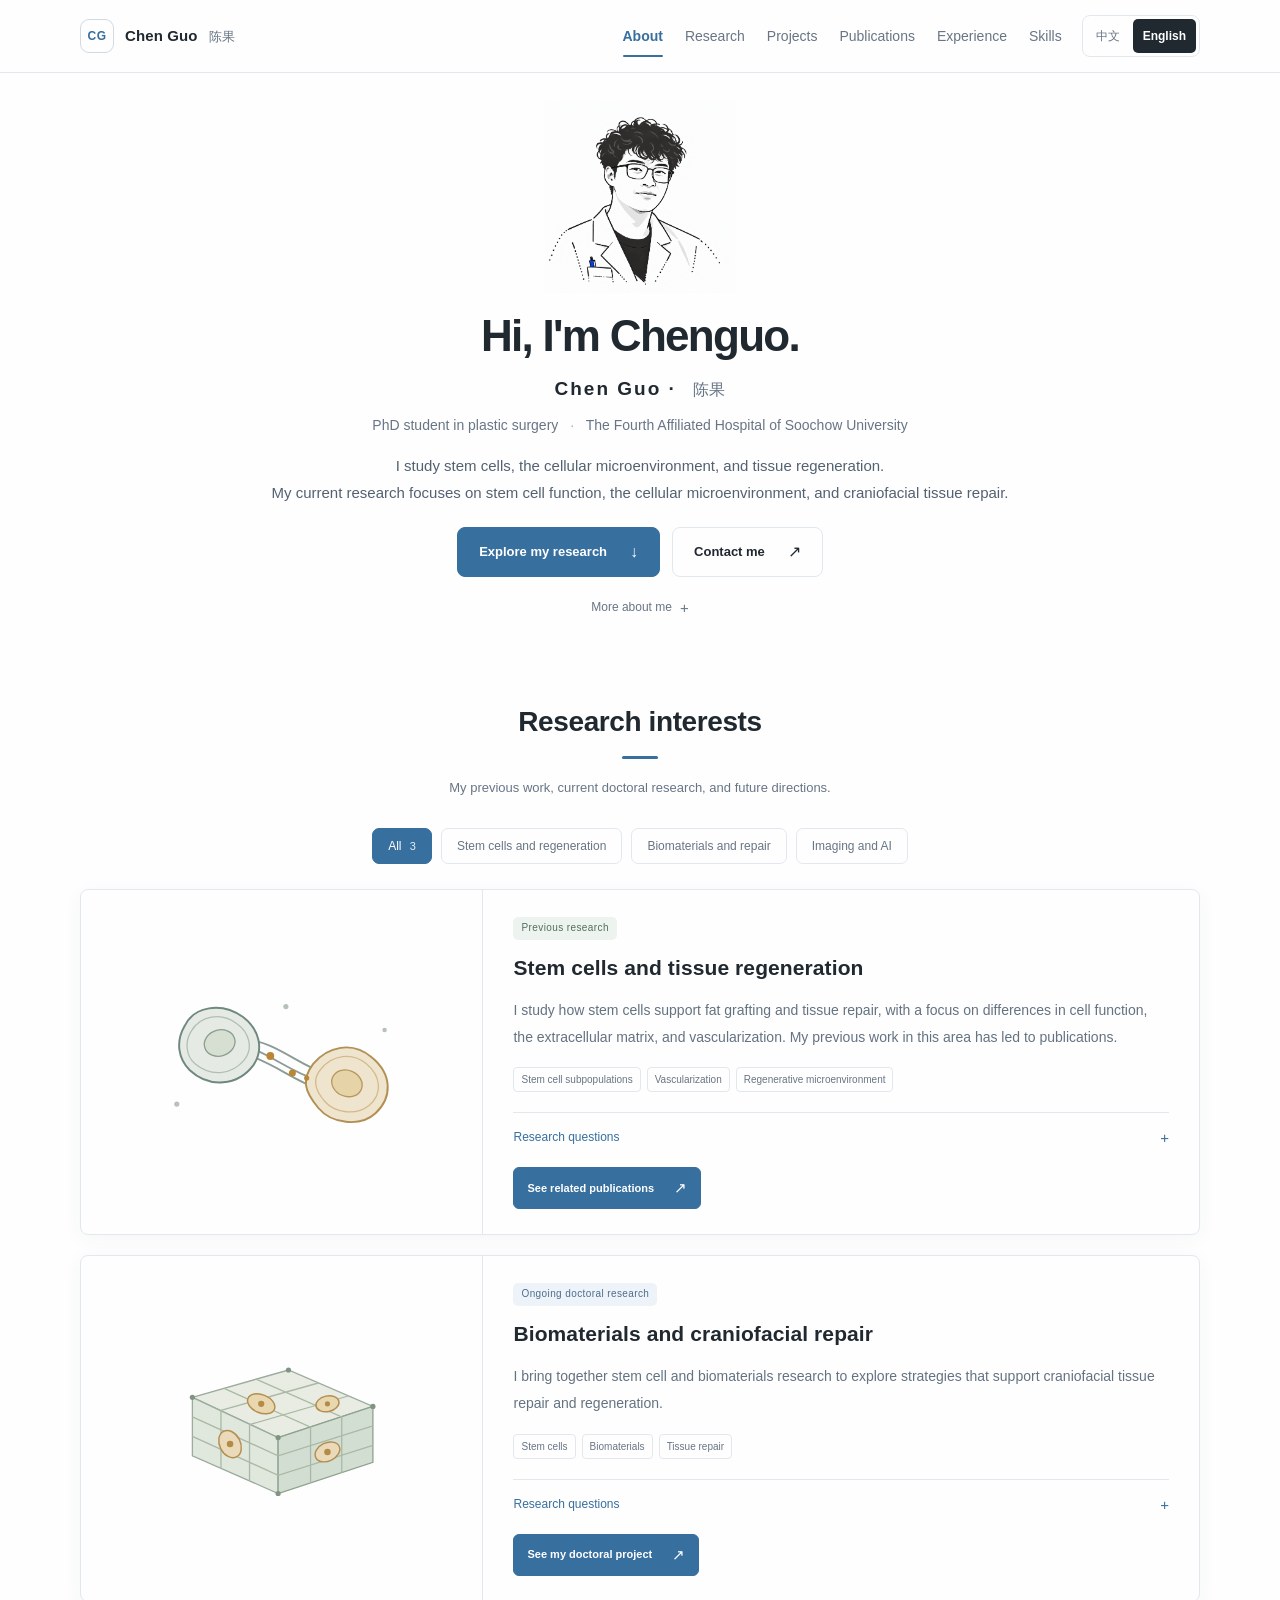
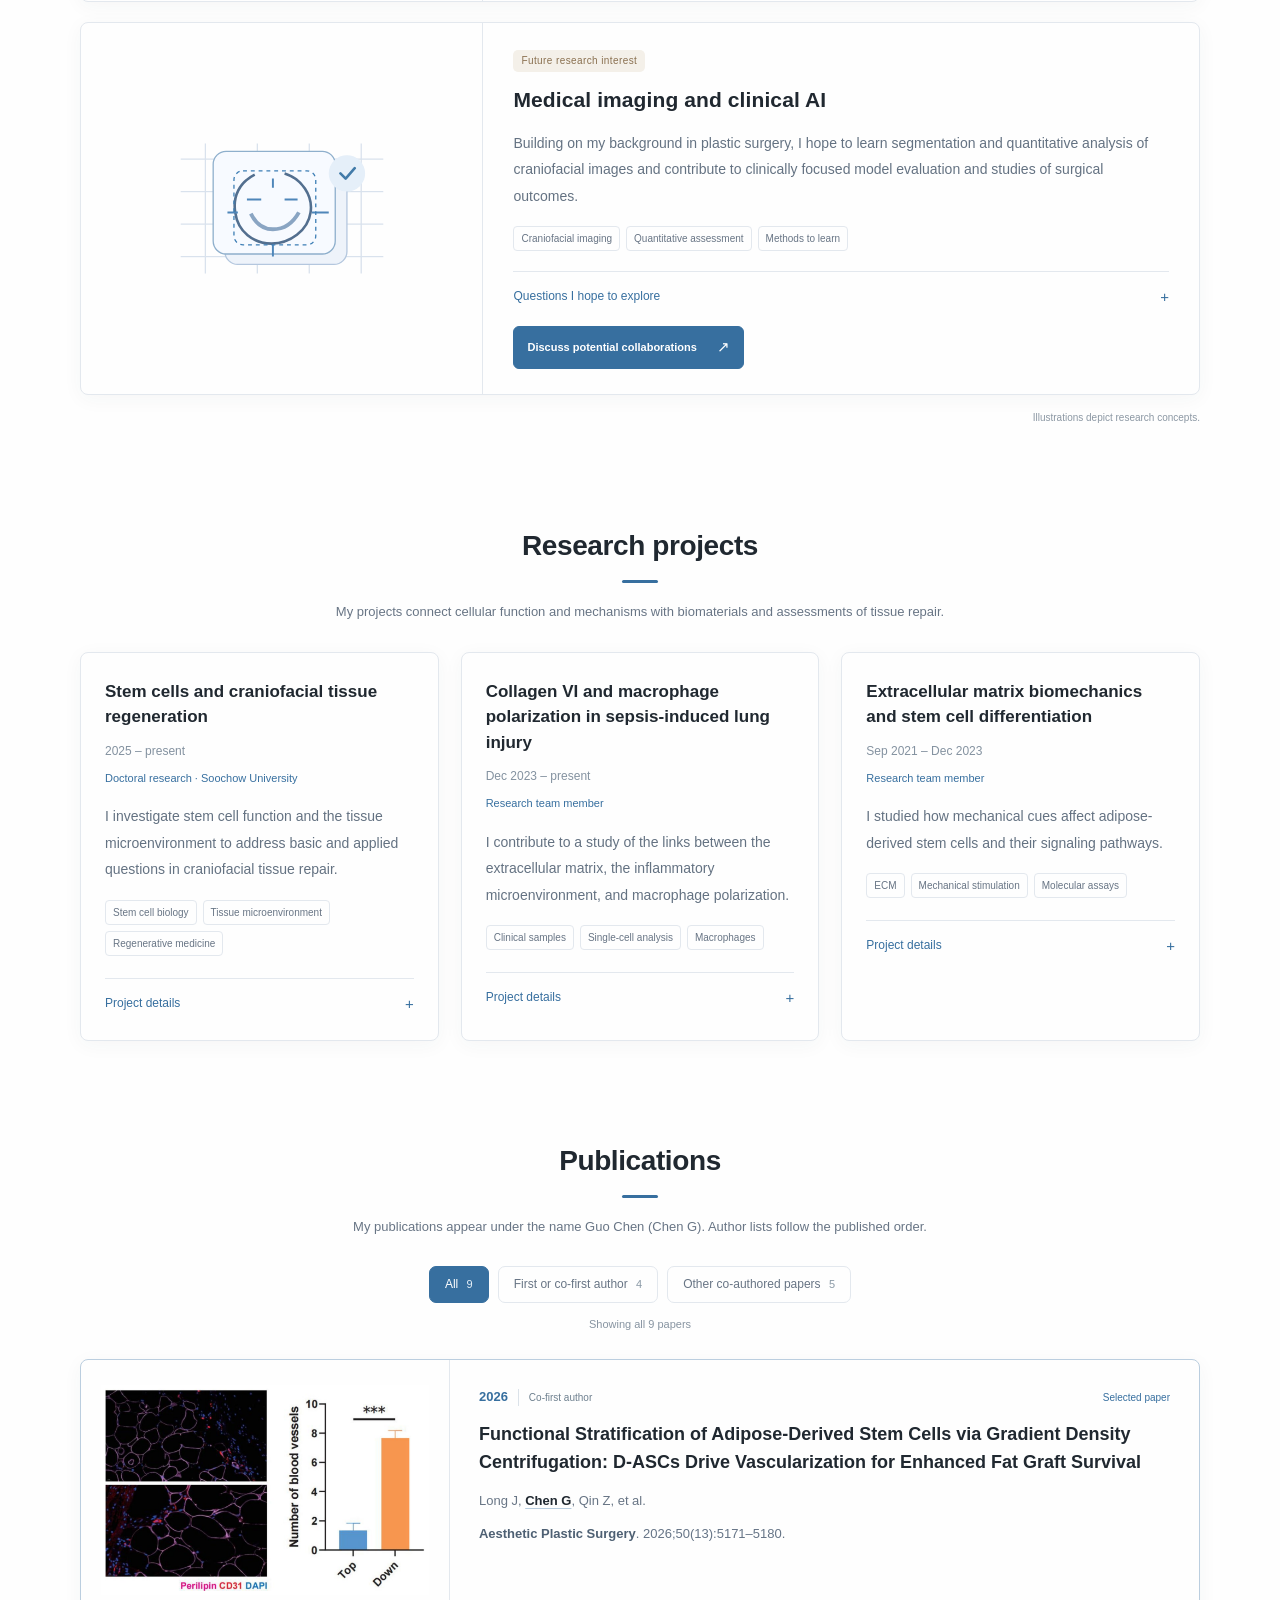
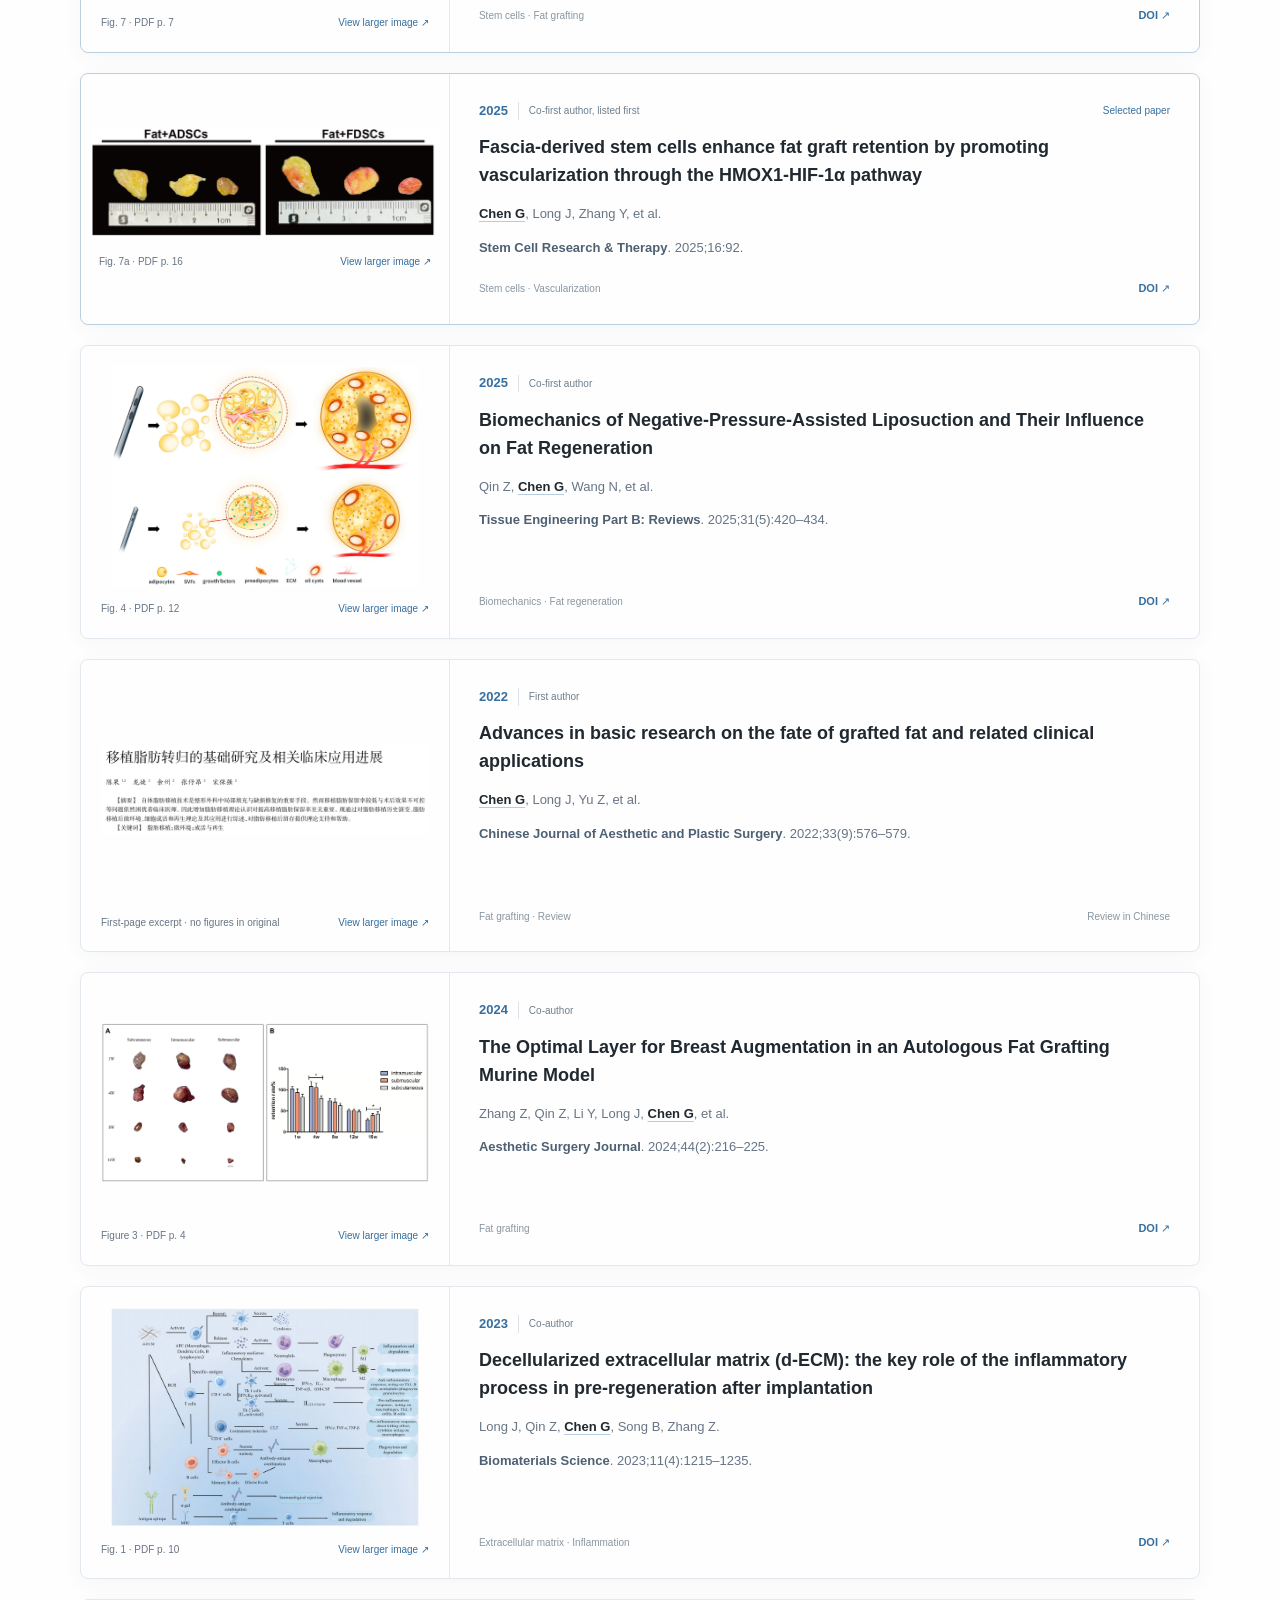
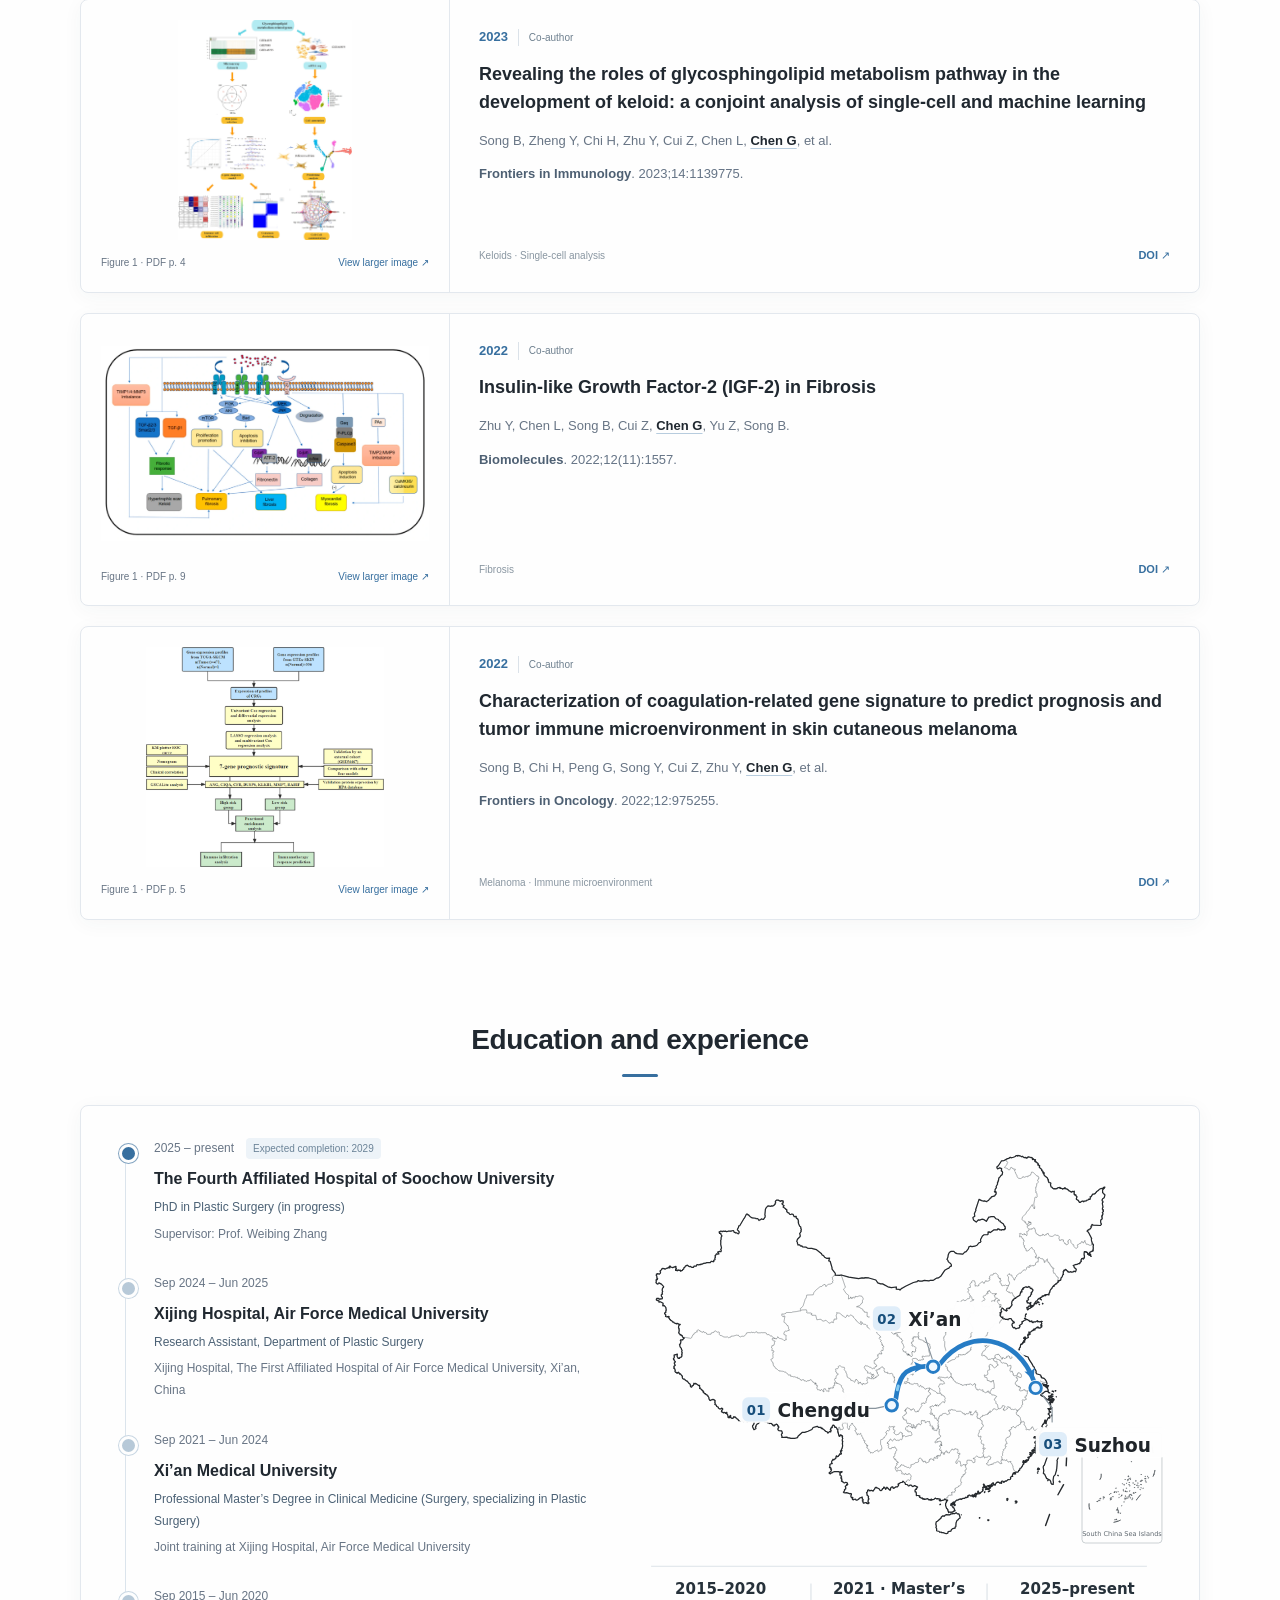
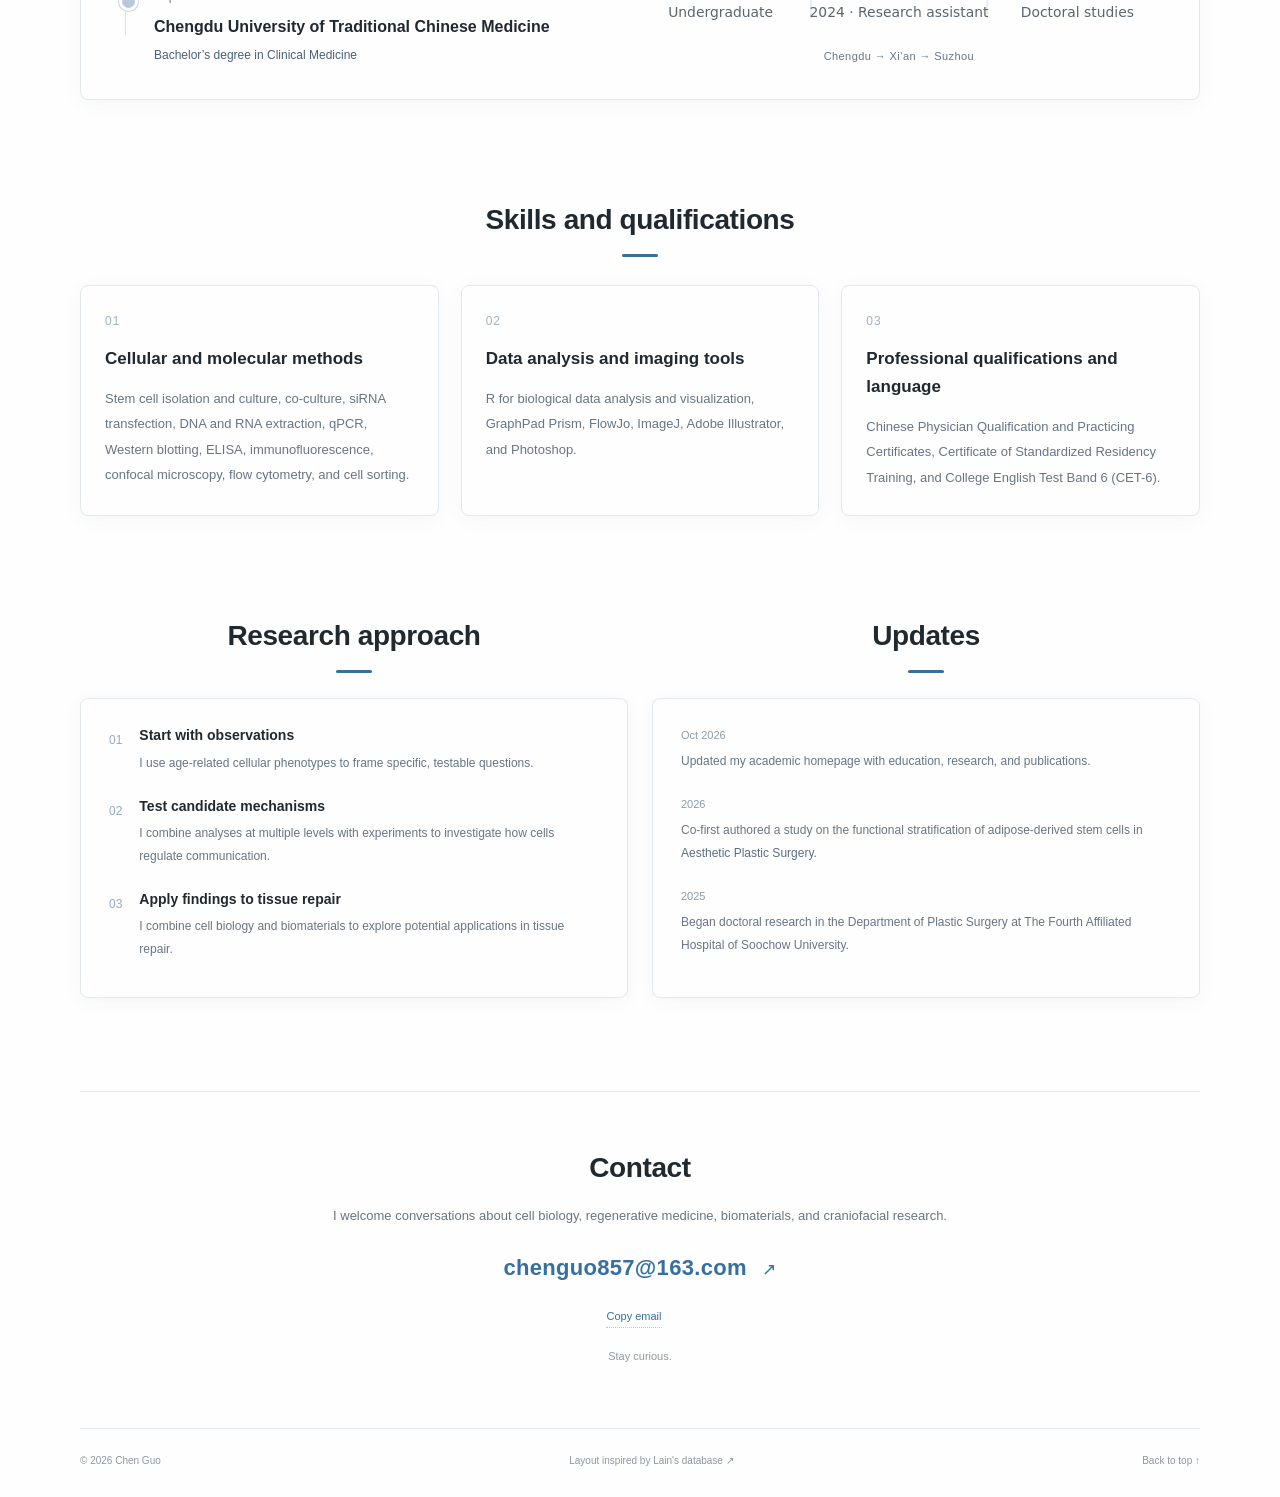
==== en.html @ 443406a1 "Publish academic homepage with general research overview" ====
<!doctype html>
<html lang="en"><head>
<meta charset="utf-8"><meta name="viewport" content="width=device-width,initial-scale=1"><meta name="theme-color" content="#fefefe">
<meta name="description" content="Chen Guo is a PhD student in plastic surgery at The Fourth Affiliated Hospital of Soochow University. His research focuses on stem cells, tissue regeneration, and craniofacial repair. His future interests include medical imaging and clinical AI. Explore his education, research experience, and publications."><meta name="author" content="Chen Guo">
<title>Chen Guo | Academic Homepage</title><link rel="icon" href="icon.svg" type="image/svg+xml"><link rel="stylesheet" href="style.css?v=20261116-bilingual">
<link rel="alternate" hreflang="zh-CN" href="index.html"><link rel="alternate" hreflang="en" href="en.html">
</head>
<body><a class="skip" href="#main">Skip to content</a>
<header class="site-header"><div class="header-inner"><a class="brand" href="#top" aria-label="Chen Guo, back to top"><span class="brand-mark" aria-hidden="true">CG</span><span>Chen Guo <span class="brand-cn" lang="zh-CN">陈果</span></span></a><nav class="site-nav" aria-label="Section navigation"><a href="#about">About</a><a href="#research">Research</a><a href="#projects">Projects</a><a href="#publications">Publications</a><a href="#experience">Experience</a><a href="#skills">Skills</a></nav><nav class="language-switch" aria-label="Language selection"><a href="index.html" lang="zh-CN" hreflang="zh-CN" data-language-link="">中文</a><a href="en.html" lang="en" hreflang="en" data-language-link="" aria-current="page">English</a></nav></div></header>
<main id="main"><div id="top" class="top-anchor"></div>
<section class="intro container" id="about" aria-labelledby="intro-title">
<img class="portrait" src="images/chenguo-portrait-sketch.png" alt="Line drawing portrait of Chen Guo" width="216" height="216">
<h1 id="intro-title" lang="en">Hi, I'm Chenguo.</h1><p class="identity-name">Chen Guo · <span lang="zh-CN">陈果</span></p>
<p class="identity-role">PhD student in plastic surgery <span class="separator">·</span> The Fourth Affiliated Hospital of Soochow University</p>
<p class="intro-description">I study stem cells, the cellular microenvironment, and tissue regeneration.<br class="desktop-break"> My current research focuses on stem cell function, the cellular microenvironment, and craniofacial tissue repair.</p>
<div class="intro-actions"><a class="button primary" href="#research">Explore my research <span aria-hidden="true">↓</span></a><a class="button secondary" href="mailto:chenguo857@163.com">Contact me <span aria-hidden="true">↗</span></a></div>
<details class="about-detail"><summary>More about me <span aria-hidden="true">+</span></summary><div><p>I am pursuing a PhD in plastic surgery at <strong>The Fourth Affiliated Hospital of Soochow University</strong> under the supervision of <strong>Prof. Weibing Zhang</strong>. My doctoral research focuses on stem cell biology, tissue regeneration, and their applications in craniofacial repair.</p><p>My previous work covered extracellular matrix biology, stem cell differentiation, and fat grafting. My current interests include the roles of the cellular microenvironment and biomaterials in tissue repair.</p><p class="english-bio" lang="en">Exploring how cells connect, communicate, and contribute to tissue repair.</p></div></details>
</section>
<section class="section container" id="research" aria-labelledby="research-title"><div class="section-heading"><p class="section-kicker" lang="en">RESEARCH INTERESTS</p><h2 id="research-title">Research interests</h2><p class="section-description">My previous work, current doctoral research, and future directions.</p></div>
<div class="filters" role="group" aria-label="Filter research interests"><button type="button" class="active" data-filter="all" aria-pressed="true">All <span>3</span></button><button type="button" data-filter="cell" aria-pressed="false">Stem cells and regeneration</button><button type="button" data-filter="material" aria-pressed="false">Biomaterials and repair</button><button type="button" data-filter="imaging" aria-pressed="false">Imaging and AI</button></div><p id="filter-status" class="sr-only" role="status" aria-live="polite">Showing all 3 research areas</p>
<div class="research-grid"><article class="card research-card" data-category="cell" id="research-cell">
    <div class="card-visual"><img src="images/cells.svg" alt="Conceptual illustration of cell connections and exchange between cells" width="200" height="130"></div>
    <div class="card-body"><span class="status published">Previous research</span><h3>Stem cells and tissue regeneration</h3><p class="card-english" lang="en">Stem Cells &amp; Tissue Regeneration</p><p class="card-description">I study how stem cells support fat grafting and tissue repair, with a focus on differences in cell function, the extracellular matrix, and vascularization. My previous work in this area has led to publications.</p><div class="tags"><span>Stem cell subpopulations</span><span>Vascularization</span><span>Regenerative microenvironment</span></div>
    <details class="card-details"><summary>Research questions<span aria-hidden="true">+</span></summary><div class="topic-detail"><h4>Stem cell function and the microenvironment</h4><p>I study the functional properties of stem cells and their interactions with the surrounding microenvironment.</p><p>How do cell state and the microenvironment together influence tissue repair?</p></div><div class="topic-detail"><h4>Cellular heterogeneity and tissue regeneration</h4><p>I combine cell biology and bioinformatics to understand differences in cell states and their relationship to tissue regeneration.</p><p>How can differences in cell function inform research on tissue repair?</p></div></details>
    <a class="card-link" href="#publications">See related publications<span aria-hidden="true">↗</span></a></div></article><article class="card research-card" data-category="material" id="research-material">
    <div class="card-visual"><img src="images/hydrogel.svg" alt="Conceptual illustration of cells carried by a hydrogel" width="200" height="130"></div>
    <div class="card-body"><span class="status ongoing">Ongoing doctoral research</span><h3>Biomaterials and craniofacial repair</h3><p class="card-english" lang="en">Biomaterials &amp; Craniofacial Repair</p><p class="card-description">I bring together stem cell and biomaterials research to explore strategies that support craniofacial tissue repair and regeneration.</p><div class="tags"><span>Stem cells</span><span>Biomaterials</span><span>Tissue repair</span></div>
    <details class="card-details"><summary>Research questions<span aria-hidden="true">+</span></summary><div class="topic-detail"><h4>Biomaterials and tissue repair</h4><p>I study biocompatibility, cell-material interactions, and the potential applications of biomaterials in tissue repair.</p><p>How can biomaterials research support tissue regeneration?</p></div></details>
    <a class="card-link" href="#projects">See my doctoral project<span aria-hidden="true">↗</span></a></div></article><article class="card research-card" data-category="imaging" id="research-imaging">
    <div class="card-visual"><img src="images/imaging.svg" alt="Conceptual illustration of image segmentation and quantitative assessment" width="200" height="130"></div>
    <div class="card-body"><span class="status future">Future research interest</span><h3>Medical imaging and clinical AI</h3><p class="card-english" lang="en">Medical Imaging &amp; Clinical AI</p><p class="card-description">Building on my background in plastic surgery, I hope to learn segmentation and quantitative analysis of craniofacial images and contribute to clinically focused model evaluation and studies of surgical outcomes.</p><div class="tags"><span>Craniofacial imaging</span><span>Quantitative assessment</span><span>Methods to learn</span></div>
    <details class="card-details"><summary>Questions I hope to explore<span aria-hidden="true">+</span></summary><div class="topic-detail"><h4>Methods and research I hope to pursue</h4><p>I hope to learn medical image processing, three-dimensional shape analysis, and applications of foundation models in specific clinical tasks. I am particularly interested in annotation quality, model validation, and whether evaluation metrics reflect clinically meaningful outcomes.</p><p>I plan to pursue this work once data and technical supervision are available.</p></div></details>
    <a class="card-link" href="#contact">Discuss potential collaborations<span aria-hidden="true">↗</span></a></div></article></div><p class="image-note">Illustrations depict research concepts.</p></section>
<section class="section container" id="projects" aria-labelledby="projects-title"><div class="section-heading"><p class="section-kicker" lang="en">RESEARCH EXPERIENCE</p><h2 id="projects-title">Research projects</h2><p class="section-description">My projects connect cellular function and mechanisms with biomaterials and assessments of tissue repair.</p></div><div class="project-grid"><article class="card project-card" id="project-regeneration"><div class="project-heading"><h3>Stem cells and craniofacial tissue regeneration</h3><span>2025 – present</span></div><p class="project-role">Doctoral research · Soochow University</p><p class="card-description">I investigate stem cell function and the tissue microenvironment to address basic and applied questions in craniofacial tissue repair.</p><div class="tags"><span>Stem cell biology</span><span>Tissue microenvironment</span><span>Regenerative medicine</span></div><details class="card-details"><summary>Project details<span aria-hidden="true">+</span></summary><div class="project-detail"><p>My research examines the relationships between stem cell function, the local microenvironment, and tissue repair.</p><p>I combine cell biology, bioinformatics, and biomaterials research to explore tissue repair strategies with potential translational value.</p></div></details></article><article class="card project-card" id="project-collagen"><div class="project-heading"><h3>Collagen VI and macrophage polarization in sepsis-induced lung injury</h3><span>Dec 2023 – present</span></div><p class="project-role">Research team member</p><p class="card-description">I contribute to a study of the links between the extracellular matrix, the inflammatory microenvironment, and macrophage polarization.</p><div class="tags"><span>Clinical samples</span><span>Single-cell analysis</span><span>Macrophages</span></div><details class="card-details"><summary>Project details<span aria-hidden="true">+</span></summary><div class="project-detail"><p>I helped collect clinical blood samples, analyze single-cell data, and visualize results in R. I prepared and characterized decellularized matrix derived from adipose-derived stem cells, assessed protein expression, and worked with mouse models of sepsis.</p><p>I contributed to statistical analysis, figure preparation, and manuscript writing.</p></div></details></article><article class="card project-card" id="project-ecm"><div class="project-heading"><h3>Extracellular matrix biomechanics and stem cell differentiation</h3><span>Sep 2021 – Dec 2023</span></div><p class="project-role">Research team member</p><p class="card-description">I studied how mechanical cues affect adipose-derived stem cells and their signaling pathways.</p><div class="tags"><span>ECM</span><span>Mechanical stimulation</span><span>Molecular assays</span></div><details class="card-details"><summary>Project details<span aria-hidden="true">+</span></summary><div class="project-detail"><p>I cultured adipose-derived stem cells under mechanical stimulation and prepared and characterized decellularized extracellular matrix. I used Western blotting and immunofluorescence to investigate ITGαV/FAK/c-Myc signaling.</p><p>I contributed to quantitative analysis, visualization, and manuscript writing.</p></div></details></article></div></section>
<section class="section container" id="publications" aria-labelledby="publications-title"><div class="section-heading"><p class="section-kicker" lang="en">PUBLICATIONS</p><h2 id="publications-title">Publications</h2><p class="section-description">My publications appear under the name Guo Chen (Chen G). Author lists follow the published order.</p></div>
<div class="publication-toolbar"><div class="filters" role="group" aria-label="Filter publications by authorship"><button type="button" class="active" data-pub-filter="all" aria-pressed="true">All <span>9</span></button><button type="button" data-pub-filter="lead" aria-pressed="false">First or co-first author <span>4</span></button><button type="button" data-pub-filter="other" aria-pressed="false">Other co-authored papers <span>5</span></button></div><p id="publication-status" role="status" aria-live="polite">Showing all 9 papers</p></div>
<div class="publication-grid"><article class="card paper-card featured" data-pub-group="lead"><figure class="paper-figure" data-label="Fig. 7 · PDF p. 7"><a class="paper-figure-link" href="images/publications/paper-01.webp" data-figure-open="" aria-label="Enlarge Fig. 7 from Functional Stratification of Adipose-Derived Stem Cells via Gradient Density Centrifugation: D-ASCs Drive Vascularization for Enhanced Fat Graft Survival"><img src="images/publications/paper-01.webp" alt="Immunofluorescence and vessel counts for grafts supported by adipose-derived stem cells of different densities. The figure includes the Perilipin, CD31, and DAPI legend and quantification for the Top and Down groups." width="1200" height="771" loading="lazy" decoding="async"></a><figcaption><span>Fig. 7 · PDF p. 7</span><a href="images/publications/paper-01.webp" data-figure-open="" aria-label="View Fig. 7 at a larger size from Functional Stratification of Adipose-Derived Stem Cells via Gradient Density Centrifugation: D-ASCs Drive Vascularization for Enhanced Fat Graft Survival">View larger image ↗</a></figcaption></figure><div class="paper-body"><div class="publication-top"><span class="paper-year">2026</span><span class="author-role">Co-first author</span><span class="featured-label">Selected paper</span></div><h3 class="paper-title"><a href="https://doi.org/10.1007/s00266-026-05870-8" target="_blank" rel="noopener noreferrer">Functional Stratification of Adipose-Derived Stem Cells via Gradient Density Centrifugation: D-ASCs Drive Vascularization for Enhanced Fat Graft Survival</a></h3><div class="entry-copy"><p class="paper-authors">Long J, <strong>Chen G</strong>, Qin Z, et al.</p><p class="paper-journal"><em>Aesthetic Plastic Surgery</em>. 2026;50(13):5171–5180.</p><div class="paper-meta"><span>Stem cells · Fat grafting</span><a class="paper-link" href="https://doi.org/10.1007/s00266-026-05870-8" target="_blank" rel="noopener noreferrer">DOI ↗</a></div></div></div></article><article class="card paper-card featured paper-card--fascia" data-pub-group="lead"><figure class="paper-figure" data-label="Fig. 7a · PDF p. 16"><a class="paper-figure-link" href="images/publications/paper-02-fig7a-tight.webp" data-figure-open="" aria-label="Enlarge Fig. 7a from Fascia-derived stem cells enhance fat graft retention by promoting vascularization through the HMOX1-HIF-1α pathway"><img src="images/publications/paper-02-fig7a-tight.webp" alt="Fig. 7a shows gross photographs of fat grafts in the Fat+ADSCs and Fat+FDSCs groups on days 7, 14, and 30 after transplantation, from left to right. Group labels and scale bars are visible." width="1423" height="455" loading="lazy" decoding="async"></a><figcaption><span>Fig. 7a · PDF p. 16</span><a href="images/publications/paper-02-fig7a-tight.webp" data-figure-open="" aria-label="View Fig. 7a at a larger size from Fascia-derived stem cells enhance fat graft retention by promoting vascularization through the HMOX1-HIF-1α pathway">View larger image ↗</a></figcaption></figure><div class="paper-body"><div class="publication-top"><span class="paper-year">2025</span><span class="author-role">Co-first author, listed first</span><span class="featured-label">Selected paper</span></div><h3 class="paper-title"><a href="https://doi.org/10.1186/s13287-025-04204-w" target="_blank" rel="noopener noreferrer">Fascia-derived stem cells enhance fat graft retention by promoting vascularization through the HMOX1-HIF-1α pathway</a></h3><div class="entry-copy"><p class="paper-authors"><strong>Chen G</strong>, Long J, Zhang Y, et al.</p><p class="paper-journal"><em>Stem Cell Research &amp; Therapy</em>. 2025;16:92.</p><div class="paper-meta"><span>Stem cells · Vascularization</span><a class="paper-link" href="https://doi.org/10.1186/s13287-025-04204-w" target="_blank" rel="noopener noreferrer">DOI ↗</a></div></div></div></article><article class="card paper-card" data-pub-group="lead"><figure class="paper-figure" data-label="Fig. 4 · PDF p. 12"><a class="paper-figure-link" href="images/publications/paper-03.webp" data-figure-open="" aria-label="Enlarge Fig. 4 from Biomechanics of Negative-Pressure-Assisted Liposuction and Their Influence on Fat Regeneration"><img src="images/publications/paper-03.webp" alt="Schematic showing proposed links between harvesting cannula size, fat particle microstructure, and the fate of fat grafts. The legend identifies adipocytes, stromal vascular fractions, growth factors, preadipocytes, extracellular matrix, oil cysts, and blood vessels." width="1357" height="970" loading="lazy" decoding="async"></a><figcaption><span>Fig. 4 · PDF p. 12</span><a href="images/publications/paper-03.webp" data-figure-open="" aria-label="View Fig. 4 at a larger size from Biomechanics of Negative-Pressure-Assisted Liposuction and Their Influence on Fat Regeneration">View larger image ↗</a></figcaption></figure><div class="paper-body"><div class="publication-top"><span class="paper-year">2025</span><span class="author-role">Co-first author</span></div><h3 class="paper-title"><a href="https://doi.org/10.1089/ten.teb.2024.0186" target="_blank" rel="noopener noreferrer">Biomechanics of Negative-Pressure-Assisted Liposuction and Their Influence on Fat Regeneration</a></h3><div class="entry-copy"><p class="paper-authors">Qin Z, <strong>Chen G</strong>, Wang N, et al.</p><p class="paper-journal"><em>Tissue Engineering Part B: Reviews</em>. 2025;31(5):420–434.</p><div class="paper-meta"><span>Biomechanics · Fat regeneration</span><a class="paper-link" href="https://doi.org/10.1089/ten.teb.2024.0186" target="_blank" rel="noopener noreferrer">DOI ↗</a></div></div></div></article><article class="card paper-card" data-pub-group="lead"><figure class="paper-figure" data-label="First-page excerpt · no figures in original"><a class="paper-figure-link" href="images/publications/paper-04.webp" data-figure-open="" aria-label="Enlarge the first-page excerpt from Advances in basic research on the fate of grafted fat and related clinical applications"><img src="images/publications/paper-04.webp" alt="The title, authors, and abstract on the first page of the Chinese-language review, which has no figures." width="1488" height="408" loading="lazy" decoding="async"></a><figcaption><span>First-page excerpt · no figures in original</span><a href="images/publications/paper-04.webp" data-figure-open="" aria-label="View the first-page excerpt at a larger size from Advances in basic research on the fate of grafted fat and related clinical applications">View larger image ↗</a></figcaption></figure><div class="paper-body"><div class="publication-top"><span class="paper-year">2022</span><span class="author-role">First author</span></div><h3 class="paper-title">Advances in basic research on the fate of grafted fat and related clinical applications</h3><div class="entry-copy"><p class="paper-authors"><strong>Chen G</strong>, Long J, Yu Z, et al.</p><p class="paper-journal"><em>Chinese Journal of Aesthetic and Plastic Surgery</em>. 2022;33(9):576–579.</p><div class="paper-meta"><span>Fat grafting · Review</span><span class="paper-language">Review in Chinese</span></div></div></div></article><article class="card paper-card" data-pub-group="other"><figure class="paper-figure" data-label="Figure 3 · PDF p. 4"><a class="paper-figure-link" href="images/publications/paper-05.webp" data-figure-open="" aria-label="Enlarge Figure 3 from The Optimal Layer for Breast Augmentation in an Autologous Fat Grafting Murine Model"><img src="images/publications/paper-05.webp" alt="Panels A and B compare gross appearance and retention of subcutaneous, intramuscular, and submuscular fat grafts from weeks 1 to 16. The three group labels and scale bars are visible." width="1500" height="730" loading="lazy" decoding="async"></a><figcaption><span>Figure 3 · PDF p. 4</span><a href="images/publications/paper-05.webp" data-figure-open="" aria-label="View Figure 3 at a larger size from The Optimal Layer for Breast Augmentation in an Autologous Fat Grafting Murine Model">View larger image ↗</a></figcaption></figure><div class="paper-body"><div class="publication-top"><span class="paper-year">2024</span><span class="author-role">Co-author</span></div><h3 class="paper-title"><a href="https://doi.org/10.1093/asj/sjad201" target="_blank" rel="noopener noreferrer">The Optimal Layer for Breast Augmentation in an Autologous Fat Grafting Murine Model</a></h3><div class="entry-copy"><p class="paper-authors">Zhang Z, Qin Z, Li Y, Long J, <strong>Chen G</strong>, et al.</p><p class="paper-journal"><em>Aesthetic Surgery Journal</em>. 2024;44(2):216–225.</p><div class="paper-meta"><span>Fat grafting</span><a class="paper-link" href="https://doi.org/10.1093/asj/sjad201" target="_blank" rel="noopener noreferrer">DOI ↗</a></div></div></div></article><article class="card paper-card" data-pub-group="other"><figure class="paper-figure" data-label="Fig. 1 · PDF p. 10"><a class="paper-figure-link" href="images/publications/paper-06.webp" data-figure-open="" aria-label="Enlarge Fig. 1 from Decellularized extracellular matrix (d-ECM): the key role of the inflammatory process in pre-regeneration after implantation"><img src="images/publications/paper-06.webp" alt="Overview of innate and adaptive immune responses after decellularized extracellular matrix implantation. The figure shows antigen-presenting cells, neutrophils, macrophages, and T and B cells, along with outcomes including inflammatory degradation, regeneration, and immune rejection." width="1600" height="1136" loading="lazy" decoding="async"></a><figcaption><span>Fig. 1 · PDF p. 10</span><a href="images/publications/paper-06.webp" data-figure-open="" aria-label="View Fig. 1 at a larger size from Decellularized extracellular matrix (d-ECM): the key role of the inflammatory process in pre-regeneration after implantation">View larger image ↗</a></figcaption></figure><div class="paper-body"><div class="publication-top"><span class="paper-year">2023</span><span class="author-role">Co-author</span></div><h3 class="paper-title"><a href="https://doi.org/10.1039/d2bm01204a" target="_blank" rel="noopener noreferrer">Decellularized extracellular matrix (d-ECM): the key role of the inflammatory process in pre-regeneration after implantation</a></h3><div class="entry-copy"><p class="paper-authors">Long J, Qin Z, <strong>Chen G</strong>, Song B, Zhang Z.</p><p class="paper-journal"><em>Biomaterials Science</em>. 2023;11(4):1215–1235.</p><div class="paper-meta"><span>Extracellular matrix · Inflammation</span><a class="paper-link" href="https://doi.org/10.1039/d2bm01204a" target="_blank" rel="noopener noreferrer">DOI ↗</a></div></div></div></article><article class="card paper-card" data-pub-group="other"><figure class="paper-figure" data-label="Figure 1 · PDF p. 4"><a class="paper-figure-link" href="images/publications/paper-07.webp" data-figure-open="" aria-label="Enlarge Figure 1 from Revealing the roles of glycosphingolipid metabolism pathway in the development of keloid: a conjoint analysis of single-cell and machine learning"><img src="images/publications/paper-07.webp" alt="Workflow for the study of glycosphingolipid metabolism in keloids, showing the microarray and single-cell analysis branches." width="1440" height="1814" loading="lazy" decoding="async"></a><figcaption><span>Figure 1 · PDF p. 4</span><a href="images/publications/paper-07.webp" data-figure-open="" aria-label="View Figure 1 at a larger size from Revealing the roles of glycosphingolipid metabolism pathway in the development of keloid: a conjoint analysis of single-cell and machine learning">View larger image ↗</a></figcaption></figure><div class="paper-body"><div class="publication-top"><span class="paper-year">2023</span><span class="author-role">Co-author</span></div><h3 class="paper-title"><a href="https://doi.org/10.3389/fimmu.2023.1139775" target="_blank" rel="noopener noreferrer">Revealing the roles of glycosphingolipid metabolism pathway in the development of keloid: a conjoint analysis of single-cell and machine learning</a></h3><div class="entry-copy"><p class="paper-authors">Song B, Zheng Y, Chi H, Zhu Y, Cui Z, Chen L, <strong>Chen G</strong>, et al.</p><p class="paper-journal"><em>Frontiers in Immunology</em>. 2023;14:1139775.</p><div class="paper-meta"><span>Keloids · Single-cell analysis</span><a class="paper-link" href="https://doi.org/10.3389/fimmu.2023.1139775" target="_blank" rel="noopener noreferrer">DOI ↗</a></div></div></div></article><article class="card paper-card" data-pub-group="other"><figure class="paper-figure" data-label="Figure 1 · PDF p. 9"><a class="paper-figure-link" href="images/publications/paper-08.webp" data-figure-open="" aria-label="Enlarge Figure 1 from Insulin-like Growth Factor-2 (IGF-2) in Fibrosis"><img src="images/publications/paper-08.webp" alt="Overview of pathways associated with IGF-2 and its receptors, including PI3K/Akt, JNK/c-Jun, TGF-β, TIMP/MMP, and CaMKIIδ/calcineurin. The figure links proliferation, apoptosis, and extracellular matrix changes to fibrosis in multiple organs." width="1600" height="953" loading="lazy" decoding="async"></a><figcaption><span>Figure 1 · PDF p. 9</span><a href="images/publications/paper-08.webp" data-figure-open="" aria-label="View Figure 1 at a larger size from Insulin-like Growth Factor-2 (IGF-2) in Fibrosis">View larger image ↗</a></figcaption></figure><div class="paper-body"><div class="publication-top"><span class="paper-year">2022</span><span class="author-role">Co-author</span></div><h3 class="paper-title"><a href="https://doi.org/10.3390/biom12111557" target="_blank" rel="noopener noreferrer">Insulin-like Growth Factor-2 (IGF-2) in Fibrosis</a></h3><div class="entry-copy"><p class="paper-authors">Zhu Y, Chen L, Song B, Cui Z, <strong>Chen G</strong>, Yu Z, Song B.</p><p class="paper-journal"><em>Biomolecules</em>. 2022;12(11):1557.</p><div class="paper-meta"><span>Fibrosis</span><a class="paper-link" href="https://doi.org/10.3390/biom12111557" target="_blank" rel="noopener noreferrer">DOI ↗</a></div></div></div></article><article class="card paper-card" data-pub-group="other"><figure class="paper-figure" data-label="Figure 1 · PDF p. 5"><a class="paper-figure-link" href="images/publications/paper-09.webp" data-figure-open="" aria-label="Enlarge Figure 1 from Characterization of coagulation-related gene signature to predict prognosis and tumor immune microenvironment in skin cutaneous melanoma"><img src="images/publications/paper-09.webp" alt="Workflow for the seven-gene prognostic model in cutaneous melanoma, showing model development, external validation, and immune infiltration analysis." width="1440" height="1335" loading="lazy" decoding="async"></a><figcaption><span>Figure 1 · PDF p. 5</span><a href="images/publications/paper-09.webp" data-figure-open="" aria-label="View Figure 1 at a larger size from Characterization of coagulation-related gene signature to predict prognosis and tumor immune microenvironment in skin cutaneous melanoma">View larger image ↗</a></figcaption></figure><div class="paper-body"><div class="publication-top"><span class="paper-year">2022</span><span class="author-role">Co-author</span></div><h3 class="paper-title"><a href="https://doi.org/10.3389/fonc.2022.975255" target="_blank" rel="noopener noreferrer">Characterization of coagulation-related gene signature to predict prognosis and tumor immune microenvironment in skin cutaneous melanoma</a></h3><div class="entry-copy"><p class="paper-authors">Song B, Chi H, Peng G, Song Y, Cui Z, Zhu Y, <strong>Chen G</strong>, et al.</p><p class="paper-journal"><em>Frontiers in Oncology</em>. 2022;12:975255.</p><div class="paper-meta"><span>Melanoma · Immune microenvironment</span><a class="paper-link" href="https://doi.org/10.3389/fonc.2022.975255" target="_blank" rel="noopener noreferrer">DOI ↗</a></div></div></div></article></div></section>
<section class="section container" id="experience" aria-labelledby="experience-title"><div class="section-heading"><p class="section-kicker" lang="en">EDUCATION &amp; EXPERIENCE</p><h2 id="experience-title">Education and experience</h2></div><div class="card timeline-card experience-layout"><div class="timeline">
<article class="timeline-entry"><div class="timeline-date">2025 – present<span>Expected completion: 2029</span></div><div><h3>The Fourth Affiliated Hospital of Soochow University</h3><p class="position">PhD in Plastic Surgery (in progress)</p><p>Supervisor: Prof. Weibing Zhang</p></div></article>
<article class="timeline-entry"><div class="timeline-date">Sep 2024 – Jun 2025</div><div><h3>Xijing Hospital, Air Force Medical University</h3><p class="position">Research Assistant, Department of Plastic Surgery</p><p>Xijing Hospital, The First Affiliated Hospital of Air Force Medical University, Xi’an, China</p></div></article>
<article class="timeline-entry"><div class="timeline-date">Sep 2021 – Jun 2024</div><div><h3>Xi’an Medical University</h3><p class="position">Professional Master’s Degree in Clinical Medicine (Surgery, specializing in Plastic Surgery)</p><p>Joint training at Xijing Hospital, Air Force Medical University</p></div></article>
<article class="timeline-entry"><div class="timeline-date">Sep 2015 – Jun 2020</div><div><h3>Chengdu University of Traditional Chinese Medicine</h3><p class="position">Bachelor’s degree in Clinical Medicine</p></div></article>
</div><figure class="experience-map"><img src="images/education-journey-en.svg?v=20261116-emphasis" width="480" height="430" loading="lazy" decoding="async" alt="Map of China showing my education and research journey. Blue arrows connect Chengdu, where I earned my bachelor’s degree from 2015 to 2020, Xi’an, where I began a master’s degree in 2021 and became a research assistant at Xijing Hospital in 2024, and Suzhou, where I began my PhD in 2025."><figcaption>Chengdu → Xi’an → Suzhou</figcaption></figure></div></section>
<section class="section container" id="skills" aria-labelledby="skills-title"><div class="section-heading"><p class="section-kicker" lang="en">SKILLS &amp; QUALIFICATIONS</p><h2 id="skills-title">Skills and qualifications</h2></div><dl class="skill-grid"><div class="card skill-card"><span class="skill-index" aria-hidden="true">01</span><dt>Cellular and molecular methods</dt><dd>Stem cell isolation and culture, co-culture, siRNA transfection, DNA and RNA extraction, qPCR, Western blotting, ELISA, immunofluorescence, confocal microscopy, flow cytometry, and cell sorting.</dd></div><div class="card skill-card"><span class="skill-index" aria-hidden="true">02</span><dt>Data analysis and imaging tools</dt><dd>R for biological data analysis and visualization, GraphPad Prism, FlowJo, ImageJ, Adobe Illustrator, and Photoshop.</dd></div><div class="card skill-card"><span class="skill-index" aria-hidden="true">03</span><dt>Professional qualifications and language</dt><dd>Chinese Physician Qualification and Practicing Certificates, Certificate of Standardized Residency Training, and College English Test Band 6 (CET-6).</dd></div></dl></section>
<div class="container supplementary-grid"><section class="section compact-section" id="perspective" aria-labelledby="perspective-title"><div class="section-heading"><p class="section-kicker" lang="en">RESEARCH PERSPECTIVE</p><h2 id="perspective-title">Research approach</h2></div><div class="card supplementary-card"><div class="perspective-list"><div><span class="step">01</span><div><h3>Start with observations</h3><p>I use age-related cellular phenotypes to frame specific, testable questions.</p></div></div><div><span class="step">02</span><div><h3>Test candidate mechanisms</h3><p>I combine analyses at multiple levels with experiments to investigate how cells regulate communication.</p></div></div><div><span class="step">03</span><div><h3>Apply findings to tissue repair</h3><p>I combine cell biology and biomaterials to explore potential applications in tissue repair.</p></div></div></div></div></section><section class="section compact-section" id="news" aria-labelledby="news-title"><div class="section-heading"><p class="section-kicker" lang="en">RECENTLY</p><h2 id="news-title">Updates</h2></div><div class="card supplementary-card"><ul class="news-list"><li><time datetime="2026-10">Oct 2026</time><span>Updated my academic homepage with education, research, and publications.</span></li><li><time datetime="2026">2026</time><span>Co-first authored a study on the functional stratification of adipose-derived stem cells in <em>Aesthetic Plastic Surgery</em>.</span></li><li><time datetime="2025">2025</time><span>Began doctoral research in the Department of Plastic Surgery at The Fourth Affiliated Hospital of Soochow University.</span></li></ul></div></section></div>
<section class="contact container" id="contact" aria-labelledby="contact-title"><p class="section-kicker" lang="en">LET’S CONNECT</p><h2 id="contact-title">Contact</h2><p>I welcome conversations about cell biology, regenerative medicine, biomaterials, and craniofacial research.</p><a class="contact-email" href="mailto:chenguo857@163.com">chenguo857@163.com <span aria-hidden="true">↗</span></a><div class="email-line"><button type="button" id="copy-email" aria-label="Copy email address chenguo857@163.com">Copy email</button><span id="copy-status" role="status" aria-live="polite"></span></div>
<p class="signoff">Stay curious.</p></section>
</main><footer class="container"><span>© 2026 Chen Guo</span><a href="https://lain-ego0.github.io/" target="_blank" rel="noopener noreferrer">Layout inspired by Lain's database ↗</a><a href="#top">Back to top ↑</a></footer>
<dialog class="figure-dialog" id="figure-dialog" aria-labelledby="figure-dialog-title" aria-describedby="figure-paper-title"><div class="figure-dialog-header"><h2 id="figure-dialog-title">Publication figure</h2><button class="figure-close" type="button" autofocus="">Close <span aria-hidden="true">×</span></button></div><img class="figure-dialog-image" alt=""><div class="figure-dialog-footer"><p id="figure-paper-title"></p><p id="figure-description"></p><div class="figure-dialog-actions"><a id="figure-source" target="_blank" rel="noopener noreferrer">View article DOI ↗</a><a id="figure-original" target="_blank" rel="noopener noreferrer">Open full-size image ↗</a></div></div></dialog>
<script src="app.js?v=20261116-bilingual-2"></script></body></html>
---- style.css ----
:root{--paper:#fefefe;--ink:#202830;--muted:#687585;--accent:#376f9f;--accent-dark:#24577f;--border:#e3e8ee;--soft:#edf3f8;--radius:8px;--shadow:0 4px 20px rgba(37,58,80,.045);font-family:-apple-system,BlinkMacSystemFont,"Segoe UI","PingFang SC","Hiragino Sans GB","Microsoft YaHei",sans-serif;color-scheme:light;font-synthesis:none}
*{box-sizing:border-box}html{background:var(--paper);scroll-padding-top:100px;scrollbar-color:#a4b5c5 var(--paper)}body{margin:0;background:var(--paper);color:var(--ink);font-size:15px;line-height:1.75;-webkit-font-smoothing:antialiased}h1,h2,h3,h4,p{margin:0}h1,h2,h3,h4{line-height:1.4}a{color:inherit;text-decoration:none}button{font:inherit;cursor:pointer}button,a,summary{-webkit-tap-highlight-color:transparent}button{color:inherit}a:focus-visible,button:focus-visible,summary:focus-visible{outline:3px solid #7ea7cb;outline-offset:5px}a:hover{color:var(--accent)}::selection{background:#d8e8f6;color:#17364f}[hidden]{display:none!important}.container{width:min(1120px,calc(100% - 64px));margin-inline:auto}.site-header{position:sticky;top:0;z-index:20;background:rgba(254,254,254,.96);border-bottom:1px solid var(--border);backdrop-filter:blur(14px)}.header-inner{width:min(1120px,calc(100% - 64px));min-height:72px;margin:auto;display:flex;align-items:center;justify-content:space-between;gap:24px}.brand{display:flex;align-items:center;gap:11px;font-size:15px;font-weight:650;letter-spacing:.1px;flex-shrink:0}.brand-mark{width:34px;height:34px;display:grid;place-items:center;font-size:12px;letter-spacing:.4px;border:1px solid #cfdae5;border-radius:9px;color:var(--accent)}.brand-cn{margin-left:7px;font-size:13px;color:var(--muted);font-weight:400}.site-nav{display:flex;align-items:center;gap:28px;font-size:14px;color:var(--muted)}.site-nav a{padding:21px 0;white-space:nowrap;position:relative}.site-nav a[aria-current="location"]{color:var(--accent);font-weight:600}.site-nav a[aria-current="location"]:after{content:"";position:absolute;bottom:12px;height:2px;left:0;right:0;background:var(--accent);border-radius:2px}.top-anchor{position:absolute;top:0}.intro{text-align:center;padding-top:28px;padding-bottom:32px}.portrait{display:block;width:192px;height:192px;object-fit:contain;object-position:center;mix-blend-mode:darken;margin:0 auto 17px}.eyebrow{font-size:10px;letter-spacing:2.1px;color:var(--muted);font-weight:650;margin-bottom:13px}.intro h1{font-size:44px;letter-spacing:-1.7px;line-height:1.18;font-weight:750}.identity-name{font-size:19px;letter-spacing:2px;margin-top:10px;font-weight:600}.identity-name span{font-size:16px;font-weight:400;letter-spacing:.2px;margin-left:10px;color:var(--muted)}.identity-role{font-size:14px;margin-top:8px;color:var(--muted)}.separator{margin:0 8px;color:#a4b0bc}.intro-description{font-size:15px;line-height:1.85;max-width:700px;margin:14px auto 0;color:#536171}.hero-facts{display:flex;justify-content:center;align-items:center;flex-wrap:wrap;gap:12px;font-size:12px;color:var(--muted);margin-top:15px}.hero-facts a{color:var(--accent)}.intro-actions{display:flex;justify-content:center;gap:12px;margin-top:20px}.button{display:inline-flex;align-items:center;justify-content:center;gap:23px;border:1px solid var(--border);padding:10px 21px;border-radius:8px;font-size:13px;font-weight:550;transition:background .18s,transform .18s}.button.primary{background:var(--accent);border-color:var(--accent);color:#fff}.button.primary:hover{background:var(--accent-dark);border-color:var(--accent-dark)}.button.secondary:hover{border-color:#a5bfd5;background:#f7fafe}.button span{font-size:16px}.email-line{display:flex;justify-content:center;align-items:center;flex-wrap:wrap;gap:12px;margin-top:19px;min-height:22px;font-size:12px;color:var(--muted)}#copy-email{background:none;border:0;padding:0 0 1px;color:var(--accent);font-size:11px;border-bottom:1px dotted #b6cadc}#copy-status{color:var(--accent);font-size:11px}.about-detail{max-width:720px;margin:20px auto 0;text-align:left;font-size:13px}.about-detail>summary{justify-content:center;color:var(--muted);gap:8px;border:0;padding:0}.about-detail>div{margin-top:18px;padding:22px 24px;border:1px solid var(--border);border-radius:var(--radius);line-height:1.9;color:var(--muted)}.about-detail p+p{margin-top:14px}.about-detail strong{color:var(--ink);font-weight:550}.english-bio{font-size:13px}.section{padding-top:52px;padding-bottom:48px;scroll-margin-top:20px}.section-heading{text-align:center;margin-bottom:28px}.section-kicker{font-size:10px;letter-spacing:2.4px;color:var(--muted);font-weight:650;margin-bottom:8px}.section-heading h2,.contact h2{font-size:28px;font-weight:700;letter-spacing:.6px}.section-heading h2:after{content:"";display:block;height:3px;width:36px;background:var(--accent);border-radius:3px;margin:15px auto 0}.section-description{font-size:13px;color:var(--muted);margin-top:17px;line-height:1.8}.filters{display:flex;align-items:center;justify-content:center;flex-wrap:wrap;gap:9px;margin:0 0 25px}.filters button{border:1px solid var(--border);background:var(--paper);padding:7px 15px;border-radius:7px;color:var(--muted);font-size:12px;line-height:1.7;transition:background .18s,border-color .18s,color .18s}.filters button span{font-size:11px;margin-left:5px;color:#8a99a6}.filters button.active{border-color:var(--accent);background:var(--accent);color:#fff}.filters button.active span{color:#e7f0f7}.filters button:hover:not(.active){border-color:#8eacc5;color:var(--accent)}.research-grid{display:grid;grid-template-columns:1fr;gap:20px;align-items:start}.project-grid,.skill-grid{display:grid;grid-template-columns:repeat(3,minmax(0,1fr));gap:22px;align-items:start}.card{min-width:0;background:var(--paper);border:1px solid var(--border);border-radius:var(--radius);box-shadow:var(--shadow)}.research-card,.project-card,.paper-card{transition:transform .22s ease,box-shadow .22s ease,border-color .22s ease}.research-card{overflow:hidden;align-self:stretch;display:grid;grid-template-columns:minmax(240px,36%) minmax(0,1fr);min-height:280px}.card-visual{display:flex;align-items:center;justify-content:center;border-right:1px solid var(--border);min-height:260px;padding:25px}.card-visual img{display:block;width:260px;max-width:100%;height:190px;object-fit:contain;transition:transform .22s ease}.card-body{display:flex;flex-direction:column;flex:1;padding:27px 30px 25px}.status{font-size:10px;align-self:flex-start;line-height:1.65;padding:3px 8px;border-radius:5px;letter-spacing:.4px;background:#edf4f0;color:#526e5f;margin-bottom:13px}.status.ongoing{background:#edf3f9;color:#4e6e8b}.status.future{background:#f4f0e9;color:#8a7050}.research-card h3{font-size:21px;font-weight:650;letter-spacing:.1px}.card-english{font-size:12px;color:var(--muted);margin-top:5px;letter-spacing:.1px}.card-description{font-size:14px;line-height:1.9;color:#647282;margin-top:15px}.tags{display:flex;flex-wrap:wrap;gap:6px;margin-top:17px}.tags span{font-size:10px;line-height:1.7;padding:3px 7px;border:1px solid var(--border);border-radius:4px;color:var(--muted);white-space:normal}.card-details{margin-top:20px;padding-top:14px;border-top:1px solid var(--border);font-size:12px}summary{display:flex;align-items:center;justify-content:space-between;gap:12px;list-style:none;cursor:pointer;color:var(--accent);font-size:12px;line-height:1.75}summary::-webkit-details-marker{display:none}summary>span{font-size:15px;line-height:1;transition:transform .2s}details[open]>summary>span{transform:rotate(45deg)}.topic-detail{padding-top:17px}.topic-detail h4{font-size:12px;line-height:1.8;color:#4b6072;font-weight:600}.topic-detail p{font-size:12px;line-height:1.9;color:var(--muted);margin-top:9px}.card-link{display:inline-flex;align-items:center;justify-content:center;gap:20px;font-size:11px;color:#fff;background:var(--accent);border:1px solid var(--accent);border-radius:6px;align-self:flex-start;margin-top:19px;padding:7px 13px;font-weight:550}.card-link:hover{color:#fff;background:var(--accent-dark)}.card-link span{font-size:15px}.image-note{text-align:right;font-size:10px;color:#8b97a3;margin-top:14px}.project-card{padding:26px 24px;align-self:stretch;display:flex;flex-direction:column}.project-heading h3{font-size:17px;font-weight:650;line-height:1.75}.project-heading>span{display:block;margin-top:11px;font-size:12px;color:#8492a0;font-variant-numeric:tabular-nums}.project-role{font-size:11px;color:var(--accent);margin-top:7px}.project-card .card-description{margin-top:15px}.project-card .card-details{margin-top:22px}.project-detail p{font-size:12px;line-height:1.9;color:var(--muted);margin-top:13px}.publication-toolbar{margin-bottom:25px}.publication-toolbar .filters{margin-bottom:12px}#publication-status{text-align:center;font-size:11px;color:#8794a1}.publication-grid{display:grid;grid-template-columns:repeat(2,minmax(0,1fr));gap:20px;align-items:start}.paper-card{padding:25px 27px;align-self:stretch;display:flex;flex-direction:column}.paper-card.featured{border-color:#bbcedf}.publication-top{display:flex;align-items:center;flex-wrap:wrap;gap:10px;margin-bottom:15px}.paper-year{font-size:13px;color:var(--accent);font-weight:650;font-variant-numeric:tabular-nums}.author-role{font-size:10px;color:#6d7f8e;padding-left:10px;border-left:1px solid #dbe2e9}.featured-label{font-size:10px;color:var(--accent);margin-left:auto}.paper-title{font-size:18px;line-height:1.6;font-weight:650;overflow-wrap:anywhere;margin-bottom:15px}.paper-title a:hover{text-decoration:underline;text-underline-offset:4px;text-decoration-thickness:1px}.paper-card .entry-copy{display:flex;flex-direction:column;flex:1}.paper-authors{font-size:13px;line-height:1.9;color:var(--muted)}.paper-authors strong{color:var(--ink);font-weight:650;text-decoration:underline;text-decoration-color:#b7ccde;text-underline-offset:3px}.paper-journal{font-size:13px;line-height:1.85;margin-top:9px;color:#657486}.paper-journal em{font-style:normal;color:#4e6073;font-weight:550}.paper-meta{display:flex;justify-content:space-between;align-items:center;gap:15px;margin-top:auto;padding-top:20px;font-size:10px;color:#8996a1}.paper-link{font-size:11px;color:var(--accent);font-weight:550;flex-shrink:0}.paper-language{font-size:10px}.timeline-card{padding:32px 38px}.timeline{position:relative}.timeline:before{content:"";position:absolute;left:6px;top:9px;bottom:32px;width:1px;background:#dbe4ec}.timeline-entry{position:relative;padding:0 0 28px 35px}.timeline-entry:last-child{padding-bottom:0}.timeline-entry:before{content:"";position:absolute;left:0;top:6px;width:13px;height:13px;border:3px solid var(--paper);background:#b7c9d8;border-radius:50%;box-shadow:0 0 0 1px #c9d7e3}.timeline-entry:first-child:before{background:var(--accent);box-shadow:0 0 0 1px #83a4c1}.timeline-date{font-size:12px;font-variant-numeric:tabular-nums;color:var(--muted);margin-bottom:6px}.timeline-date>span{font-size:10px;display:inline-block;margin-left:12px;padding:2px 7px;background:var(--soft);border-radius:4px;color:#6c8498}.timeline-entry h3{font-size:16px;line-height:1.7;font-weight:650}.timeline-entry p{font-size:12px;line-height:1.85;color:var(--muted);margin-top:4px}.timeline-entry p.position{color:#4b6175}.skill-grid{padding:0;margin:0}.skill-card{padding:25px 24px;height:100%}.skill-index{display:block;color:#9eb3c5;font-size:12px;font-variant-numeric:tabular-nums;letter-spacing:1px;margin-bottom:13px}.skill-card dt{font-size:17px;font-weight:650;margin-bottom:13px;line-height:1.65}.skill-card dd{margin:0;font-size:13px;line-height:1.95;color:var(--muted)}.supplementary-grid{display:grid;grid-template-columns:1fr 1fr;gap:24px}.compact-section .section-heading{margin-bottom:25px}.supplementary-card{padding:27px 28px;min-height:300px}.perspective-list>div{display:flex;gap:17px;margin-bottom:22px}.perspective-list>div:last-child{margin-bottom:0}.step{font-size:12px;color:#98acbd;padding-top:4px}.perspective-list h3{font-size:14px;font-weight:600;margin-bottom:6px}.perspective-list p{font-size:12px;line-height:1.9;color:var(--muted)}.news-list{list-style:none;margin:0;padding:0}.news-list li+li{margin-top:22px}.news-list time{font-size:11px;color:#8b9ba8;font-variant-numeric:tabular-nums;display:block;margin-bottom:5px}.news-list li>span{font-size:12px;line-height:1.9;display:block;color:var(--muted)}.news-list em{font-style:normal;color:#596f81}.contact{text-align:center;border-top:1px solid var(--border);margin-top:45px;padding-top:56px;padding-bottom:62px}.contact>p:not(.section-kicker){font-size:13px;color:var(--muted);margin-top:18px}.contact-email{display:inline-block;margin-top:21px;color:var(--accent);font-size:22px;font-weight:550;letter-spacing:.3px}.contact-email span{font-size:17px;margin-left:9px}.contact .signoff{font-size:11px!important;color:#8e9aa5!important}footer{border-top:1px solid var(--border);padding-top:23px;padding-bottom:27px;display:flex;justify-content:space-between;gap:18px;flex-wrap:wrap;font-size:10px;color:#8b97a3;line-height:1.8}.skip{position:fixed;z-index:100;top:-100px;left:20px;padding:10px 18px;background:var(--paper);border:1px solid var(--accent);border-radius:6px}.skip:focus{top:10px}.sr-only{position:absolute;width:1px;height:1px;overflow:hidden;clip-path:inset(50%);white-space:nowrap}
@media(hover:hover){.research-card:hover .card-visual img{transform:scale(1.02)}.research-card:hover,.project-card:hover,.paper-card:hover{transform:translateY(-4px);border-color:#aac4d9;box-shadow:0 10px 30px rgba(37,58,80,.09)}}
@media(max-width:1000px){.site-nav{gap:22px}.container,.header-inner{width:calc(100% - 48px)}.research-grid,.project-grid{gap:16px}.card-body{padding:22px 20px}.project-card{padding:23px 20px}.research-card h3{font-size:17px}.card-english{font-size:10px}.paper-card{padding:24px}.card-visual{padding:20px}.research-card .tags{gap:5px}}
@media(max-width:800px){.project-grid,.skill-grid{grid-template-columns:repeat(2,minmax(0,1fr))}.research-card:last-child,.project-card:last-child,.skill-card:last-child{grid-column:1/-1}.research-card:last-child .card-description{max-width:640px}.site-nav{gap:19px}.header-inner{gap:16px}.brand-cn{display:none}.intro{padding-top:28px;padding-bottom:30px}.section{padding-top:42px;padding-bottom:32px}.intro h1{font-size:40px}.intro-description{font-size:15px}.supplementary-grid{gap:20px}.supplementary-card{padding:24px;min-height:325px}.paper-card{padding:22px}.paper-title{font-size:16px}}
@media(max-width:768px){.research-card{display:flex;flex-direction:column;min-height:0}.card-visual{height:190px;min-height:0;border-right:0;border-bottom:1px solid var(--border)}.card-visual img{height:156px;width:240px}}
@media(max-width:600px){html{scroll-padding-top:122px}.container,.header-inner{width:calc(100% - 36px)}.header-inner{min-height:101px;gap:0;flex-wrap:wrap;padding-top:12px}.brand{font-size:14px;gap:9px;min-height:32px}.brand-mark{width:30px;height:30px;font-size:10px}.brand-cn{display:inline;font-size:12px}.site-nav{width:100%;justify-content:space-between;gap:12px;font-size:12px;min-width:0}.site-nav a{padding:12px 0 14px}.site-nav a[aria-current="location"]:after{bottom:7px}.intro{padding-top:25px;padding-bottom:30px}.portrait{width:192px;height:192px;margin-bottom:17px}.eyebrow{font-size:8px;letter-spacing:1.4px;margin-bottom:13px}.intro h1{font-size:33px;letter-spacing:-1px}.identity-name{font-size:18px;margin-top:13px}.identity-name span{font-size:15px}.identity-role{font-size:12px;line-height:1.9;max-width:280px;margin:13px auto 0}.intro-description{font-size:13px;line-height:1.9;margin-top:16px;max-width:390px}.desktop-break{display:none}.hero-facts{font-size:10px;gap:8px;margin-top:15px}.intro-actions{gap:10px;margin-top:23px}.button{padding:10px 16px;gap:17px;font-size:12px}.email-line{margin-top:19px;gap:10px;font-size:11px}.about-detail{margin-top:18px}.about-detail>div{padding:19px;font-size:12px}.section{padding-top:37px;padding-bottom:28px;scroll-margin-top:10px}.section-heading{margin-bottom:23px}.section-kicker{font-size:9px;letter-spacing:2px}.section-heading h2,.contact h2{font-size:25px}.section-description{font-size:12px;line-height:1.9;margin-top:16px}.section-heading h2:after{margin-top:13px;width:30px}.filters{gap:7px;margin-bottom:22px}.filters button{font-size:10px;padding:6px 9px;border-radius:6px}.filters button span{font-size:9px;margin-left:3px}.project-grid,.publication-grid,.skill-grid,.supplementary-grid{grid-template-columns:1fr;gap:18px}.research-grid{gap:18px}.research-card:last-child,.project-card:last-child,.skill-card:last-child{grid-column:auto}.card-visual{height:190px;min-height:0;margin:0;padding:20px;border-right:0;border-bottom:1px solid var(--border)}.card-visual img{width:240px;height:156px}.card-body{padding:22px 23px}.research-card h3{font-size:19px}.card-english{font-size:12px;margin-top:5px}.card-description{font-size:14px;line-height:1.95}.status{font-size:10px}.tags span{font-size:10px}.card-link{font-size:11px;padding:8px 13px}.image-note{text-align:center;margin-top:13px;font-size:9px}.project-card{padding:25px 23px}.project-heading h3{font-size:17px;line-height:1.8}.project-heading>span{font-size:11px}.publication-grid{gap:17px}.paper-card{padding:23px}.paper-title{font-size:16px;line-height:1.65}.paper-authors,.paper-journal{font-size:12px}.author-role{font-size:9px}.paper-year{font-size:12px}.paper-meta{font-size:9px}.publication-toolbar{margin-bottom:22px}.publication-toolbar .filters{gap:6px}.publication-toolbar .filters button{font-size:9px;padding:6px 8px}#publication-status{font-size:10px}.timeline-card{padding:26px 22px}.timeline-entry{padding-left:28px;padding-bottom:28px}.timeline-entry h3{font-size:15px}.timeline-entry p{font-size:12px}.timeline-date{font-size:11px}.timeline-date>span{font-size:9px;margin-left:7px;padding:1px 5px}.skill-card{padding:24px}.skill-card dt{font-size:17px}.skill-card dd{font-size:13px}.supplementary-grid{gap:0}.supplementary-card{min-height:0;padding:25px}.compact-section .section-heading{margin-bottom:22px}.contact{margin-top:34px;padding-top:40px;padding-bottom:45px}.contact>p:not(.section-kicker){font-size:12px;line-height:1.9}.contact-email{font-size:20px;letter-spacing:0}.contact-email span{font-size:15px;margin-left:4px}.contact .signoff{font-size:10px!important}footer{font-size:9px;padding-top:22px;gap:9px 15px;justify-content:center;text-align:center}footer>span{width:100%}}
@media(prefers-reduced-motion:no-preference){html{scroll-behavior:smooth}}
/* Paper figures preserve the full panel layout and open at a readable size. */
.publication-grid{grid-template-columns:minmax(0,1fr)}
.paper-card{display:grid;grid-template-columns:minmax(260px,33%) minmax(0,1fr);padding:0;overflow:hidden}
.paper-figure{margin:0;display:flex;flex-direction:column;justify-content:center;min-width:0;padding:20px;border-right:1px solid var(--border)}
.paper-figure-link{display:flex;flex:1;align-items:center;justify-content:center;min-height:200px;cursor:zoom-in;border-radius:4px}
.paper-figure img{display:block;width:100%;height:220px;object-fit:contain}
.paper-figure figcaption{display:flex;align-items:center;justify-content:space-between;flex-wrap:wrap;gap:5px 12px;margin-top:14px;font-size:10px;color:var(--muted)}
.paper-figure figcaption a{color:var(--accent);white-space:nowrap}
.paper-body{display:flex;flex-direction:column;min-width:0;padding:26px 29px}
.paper-card .publication-top{margin-bottom:12px}
.paper-card .paper-title{font-size:18px;line-height:1.55;margin-bottom:12px}
.paper-card .paper-meta{padding-top:19px}
.figure-dialog{width:min(1200px,calc(100vw - 40px));max-height:calc(100dvh - 40px);padding:0;border:1px solid var(--border);border-radius:12px;background:var(--paper);color:var(--ink);box-shadow:0 20px 80px rgba(0,0,0,.2);overscroll-behavior:contain}
.figure-dialog::backdrop{background:rgba(22,32,43,.65)}
.figure-dialog-header{position:sticky;top:0;z-index:1;display:flex;align-items:center;justify-content:space-between;gap:20px;padding:17px 22px;background:var(--paper);border-bottom:1px solid var(--border)}
.figure-dialog-header h2{font-size:15px;font-weight:600}
.figure-close{display:inline-flex;align-items:center;justify-content:center;gap:10px;flex-shrink:0;border:1px solid var(--border);border-radius:6px;background:var(--paper);font-size:12px;padding:6px 11px}
.figure-close span{font-size:19px;line-height:1}
.figure-dialog-image{display:block;width:auto;max-width:calc(100% - 40px);height:auto;margin:24px auto}
.figure-dialog-footer{padding:18px 22px 21px;border-top:1px solid var(--border);font-size:12px;line-height:1.8;color:var(--muted)}
.figure-dialog-footer p+p{margin-top:5px}
.figure-dialog-actions{display:flex;flex-wrap:wrap;gap:18px;margin-top:12px;color:var(--accent)}
body.figure-open{overflow:hidden}
.paper-card--fascia .paper-figure{padding:14px 10px}
.paper-card--fascia .paper-figure-link{min-height:0;flex:0 0 auto}
.paper-card--fascia .paper-figure img{height:auto}
.paper-card--fascia .paper-figure figcaption{margin-top:14px;padding-inline:8px}
.experience-layout{display:grid;grid-template-columns:minmax(0,1fr) minmax(0,1.15fr);gap:18px;align-items:center}
.timeline-card.experience-layout{padding-right:22px}
.experience-map{margin:0;min-width:0;align-self:center}
.experience-map img{display:block;width:100%;height:auto}
.experience-map figcaption{text-align:center;font-size:11px;color:var(--muted);margin-top:10px;letter-spacing:.4px}
@media(max-width:1000px){.paper-card{padding:0;grid-template-columns:minmax(230px,34%) minmax(0,1fr)}.paper-body{padding:23px}.paper-figure{padding:17px}.paper-card .paper-title{font-size:17px}}
@media(max-width:768px){.paper-card{grid-template-columns:minmax(0,1fr);padding:0}.paper-figure{border-right:0;border-bottom:1px solid var(--border);padding:20px 23px 15px}.paper-figure-link{min-height:0}.paper-figure img{height:235px}.paper-body{padding:23px}.paper-card .paper-title{font-size:16px}.figure-dialog{width:calc(100vw - 20px);max-height:calc(100dvh - 20px)}.figure-dialog-header{padding:13px 16px;gap:12px}.figure-dialog-image{max-width:calc(100% - 24px);margin:18px auto}.figure-dialog-footer{padding:16px}.figure-dialog-header h2{font-size:13px}}
@media(prefers-reduced-motion:reduce){*,*:before,*:after{transition:none!important;animation:none!important}html{scroll-behavior:auto}}
@media(max-width:900px){.experience-layout{grid-template-columns:minmax(0,1fr);gap:28px}.experience-map{width:min(100%,560px);margin-inline:auto}}

/* Shared navigation and typography for the two complete language versions. */
.header-inner{gap:20px}
.site-nav{margin-left:auto;gap:22px}
.language-switch{display:flex;align-items:center;gap:3px;flex-shrink:0;padding:3px;border:1px solid var(--border);border-radius:8px}
.language-switch a{display:inline-flex;align-items:center;justify-content:center;min-height:34px;padding:4px 10px;border-radius:5px;color:var(--muted);font-size:12px;line-height:1.5;white-space:nowrap}
.language-switch a[aria-current="page"]{background:var(--ink);color:var(--paper);font-weight:600}
.language-switch a:not([aria-current]):hover{background:var(--soft);color:var(--ink)}
html[lang="en"] .card-english,html[lang="en"] .section-kicker{display:none}
html[lang="en"] .section-heading h2,html[lang="en"] .contact h2{letter-spacing:-.4px}
html[lang="en"] .identity-role{max-width:760px;margin-inline:auto}
html[lang="en"] .intro-description{max-width:760px}
html[lang="en"] .project-heading h3{line-height:1.5}
html[lang="en"] .paper-meta{flex-wrap:wrap}
@media(max-width:1100px){.site-nav{gap:16px;font-size:13px}.header-inner{gap:16px}.language-switch a{padding-inline:8px}}
@media(max-width:980px){
  html{scroll-padding-top:132px}
  .header-inner{display:grid;grid-template-columns:minmax(0,1fr) auto;gap:0 16px;min-height:0;padding-top:10px}
  .brand{grid-column:1;grid-row:1}
  .language-switch{grid-column:2;grid-row:1}
  .site-nav{grid-column:1/-1;grid-row:2;width:100%;min-width:0;margin:0;justify-content:space-between;gap:16px;overflow-x:auto}
  .site-nav a{padding:11px 0 13px}
  .site-nav a[aria-current="location"]:after{bottom:6px}
}
@media(max-width:600px){
  .header-inner{gap:0 10px}
  .site-nav{gap:12px;font-size:12px}
  html[lang="en"] .site-nav{gap:10px;font-size:11px}
  .language-switch{padding:2px;gap:1px}
  .language-switch a{min-height:32px;padding:4px 8px;font-size:11px}
  html[lang="en"] .identity-role{max-width:340px;padding-inline:8px}
  html[lang="en"] .intro-actions{gap:8px}
  html[lang="en"] .button{padding:10px 13px;gap:12px}
  html[lang="en"] .filters button{line-height:1.6}
  html[lang="en"] .figure-dialog-header{align-items:flex-start}
}
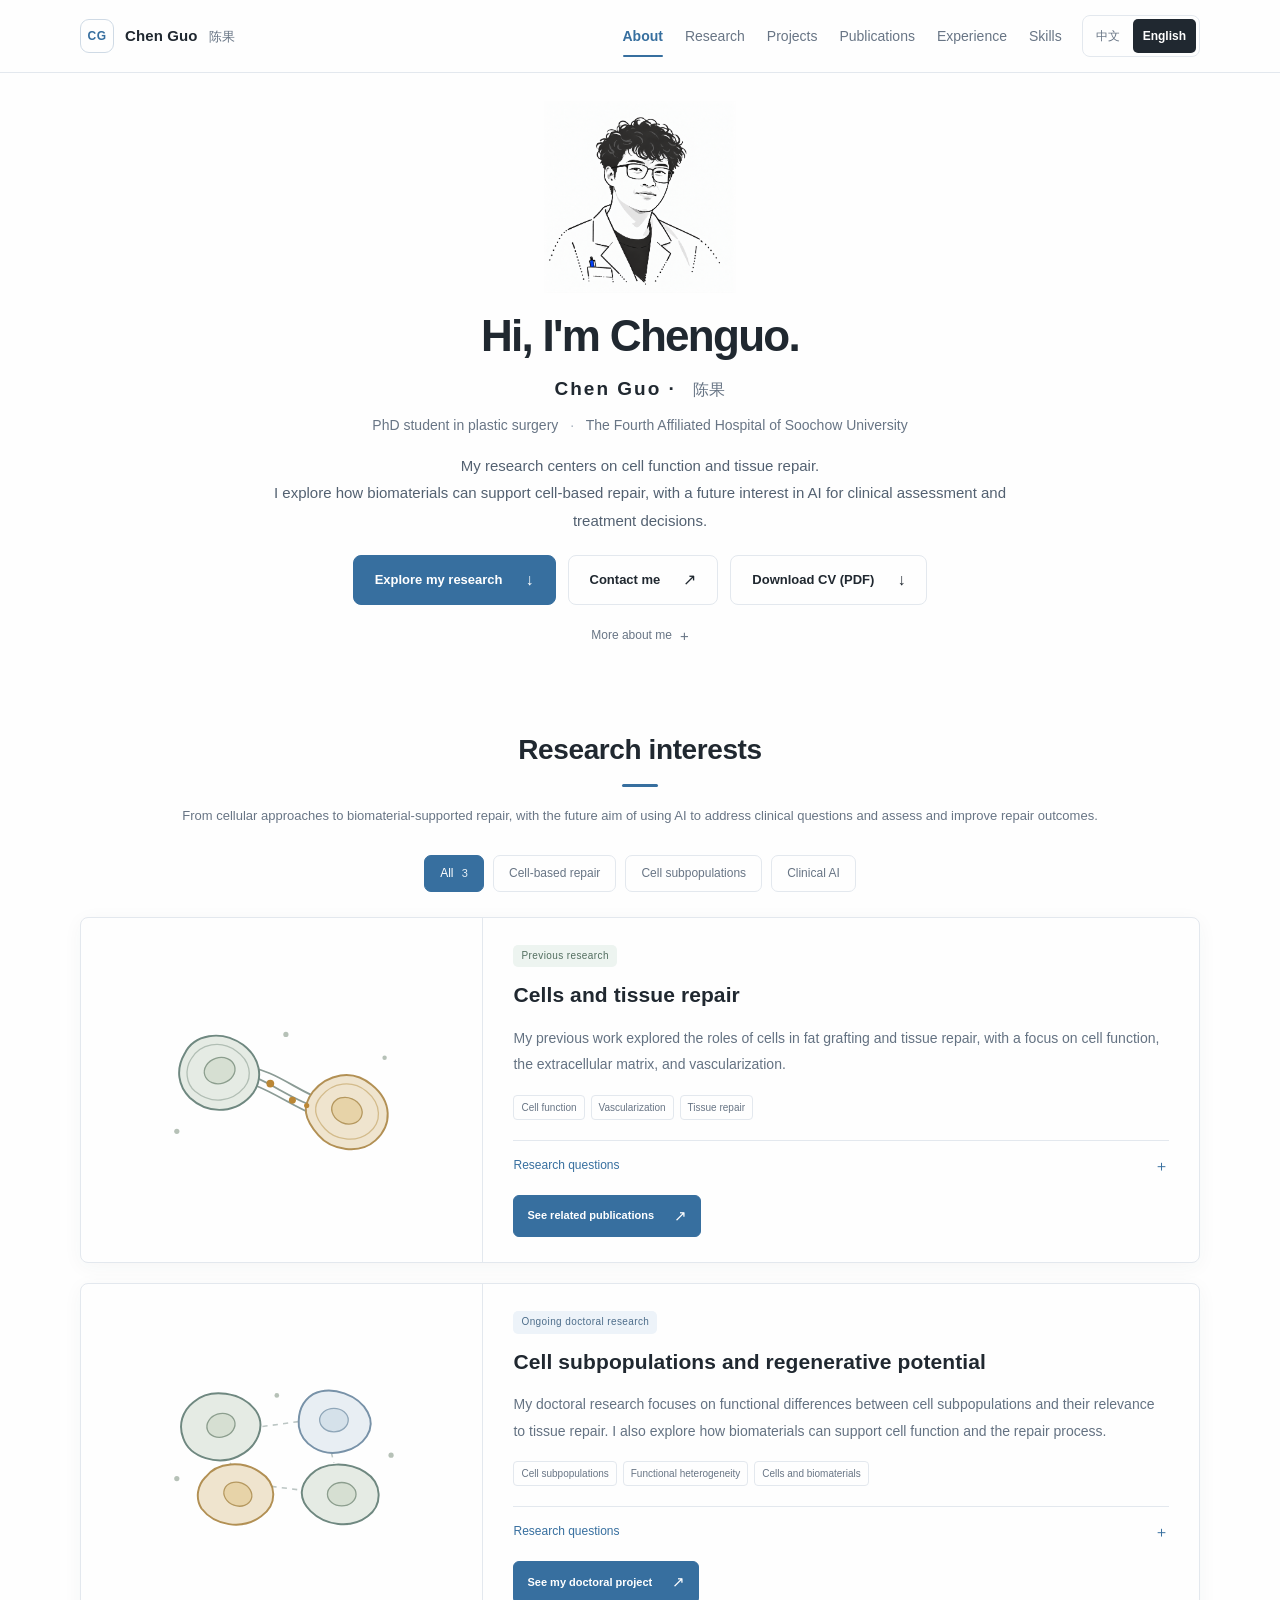
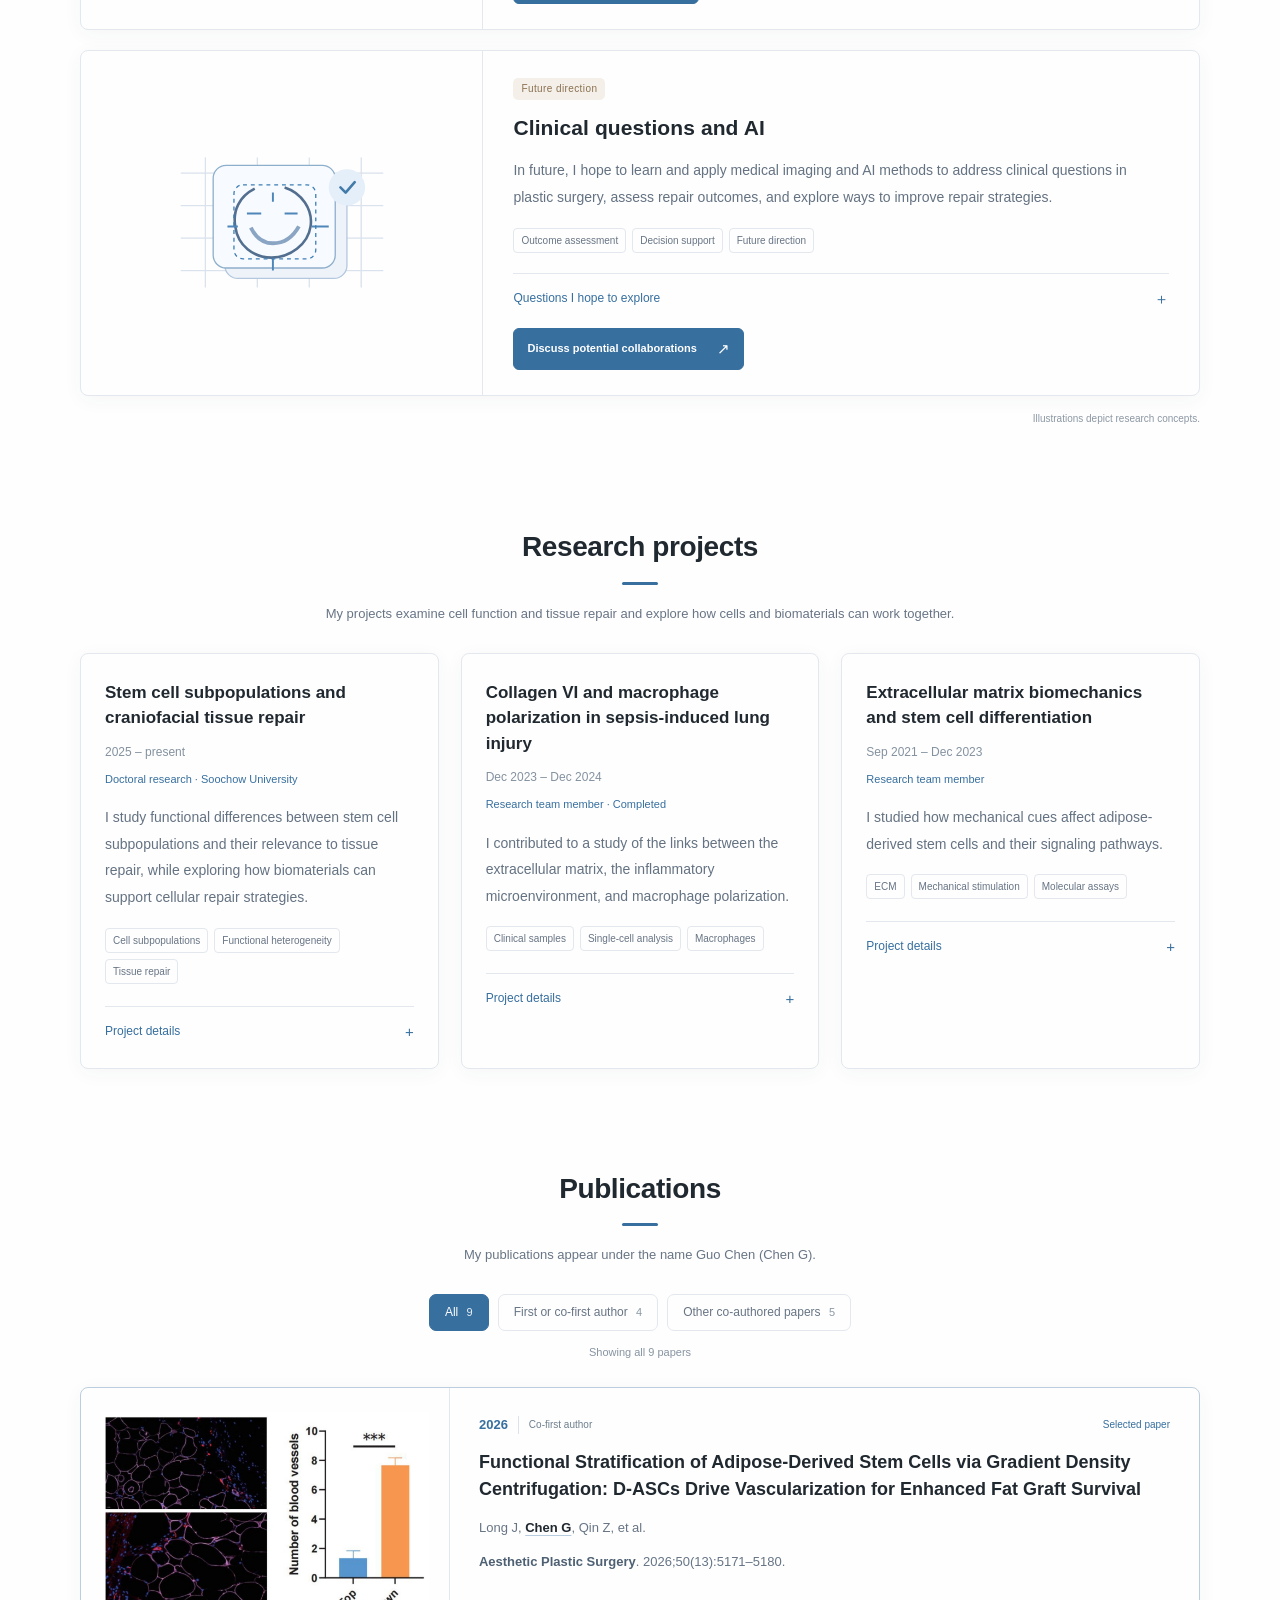
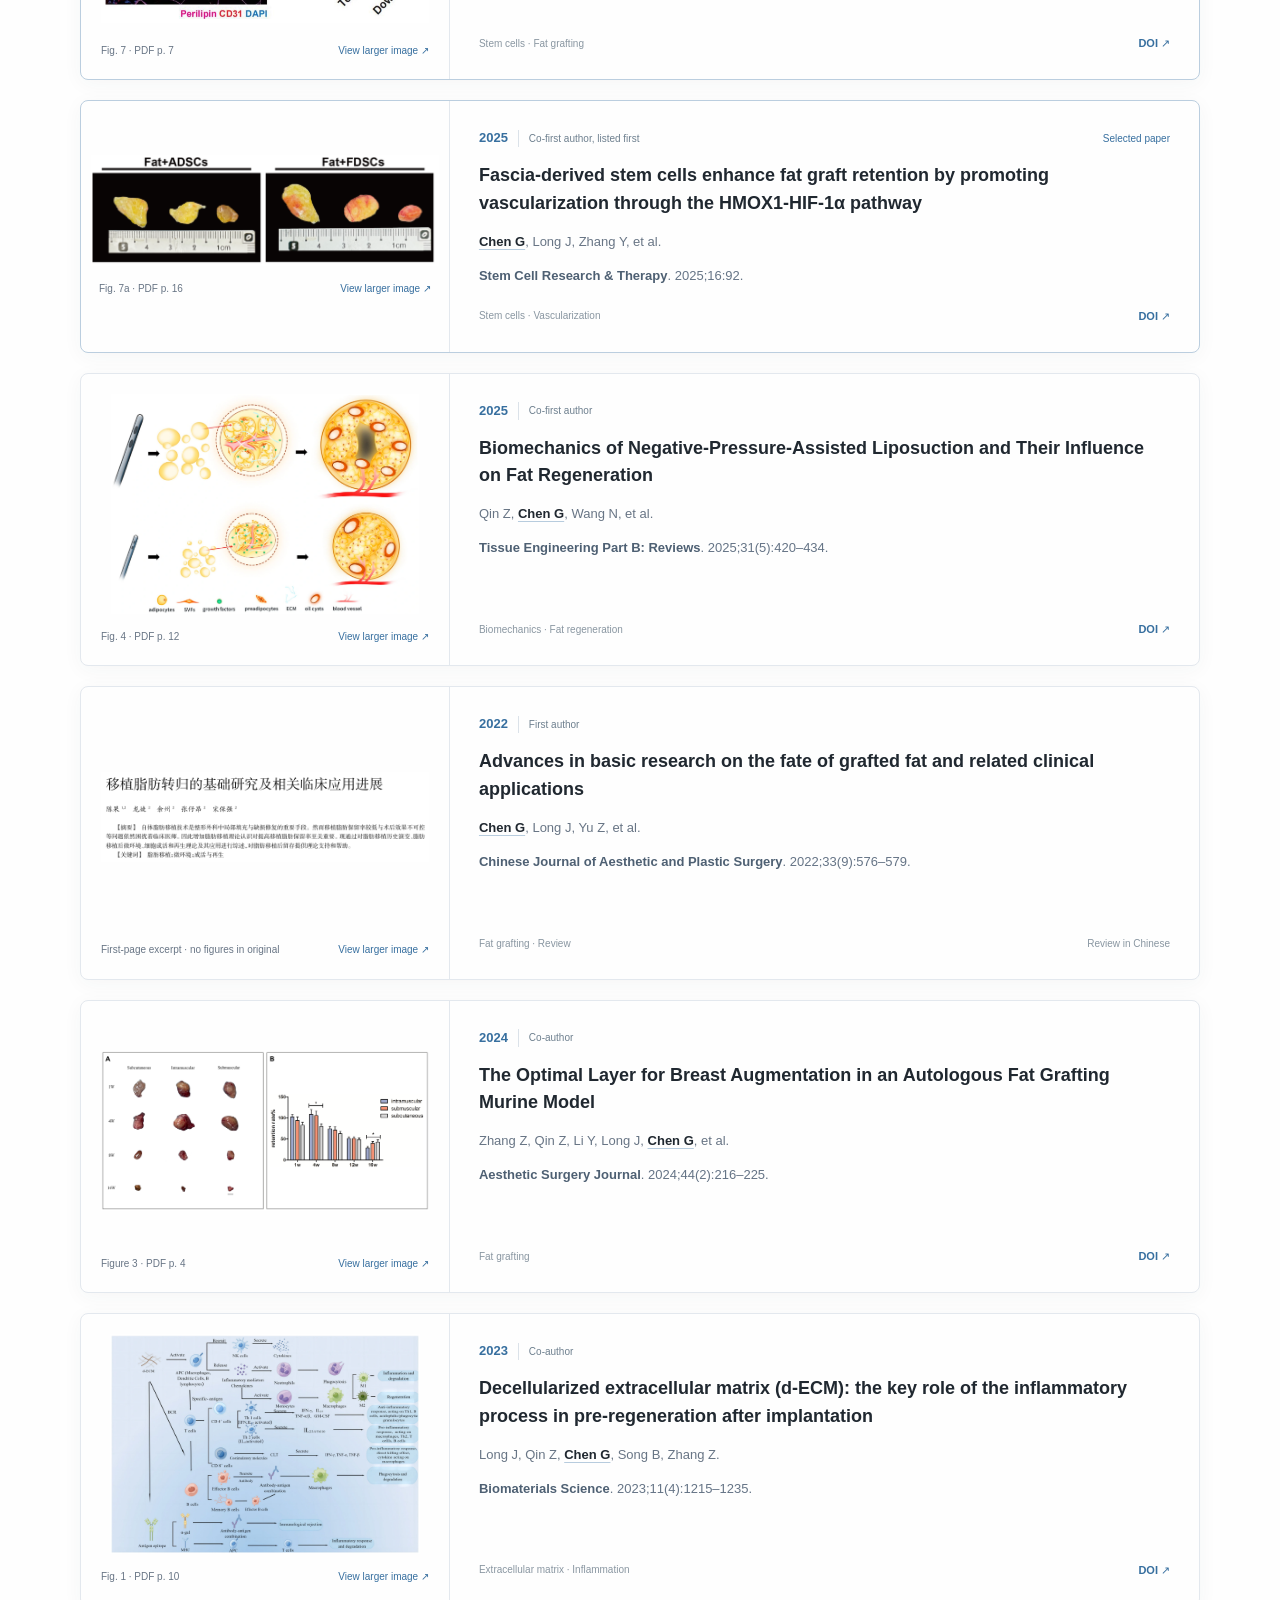
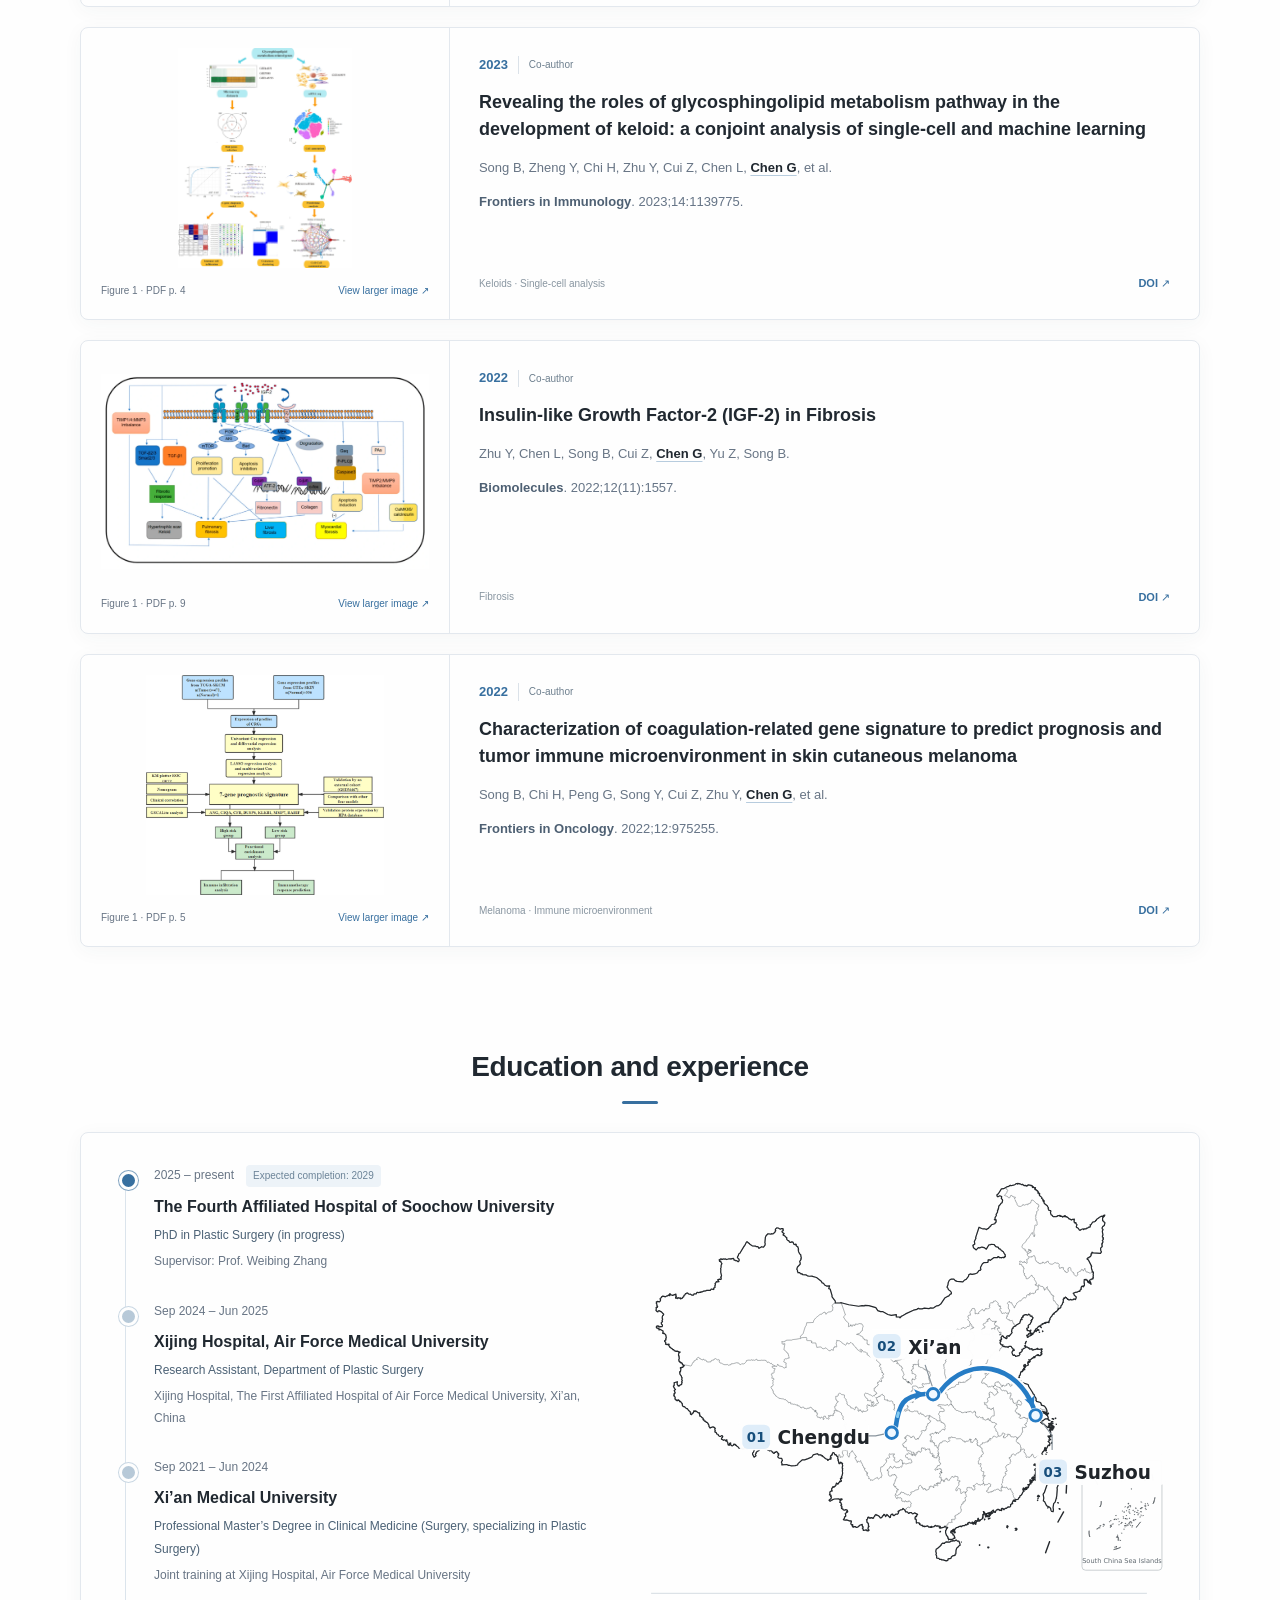
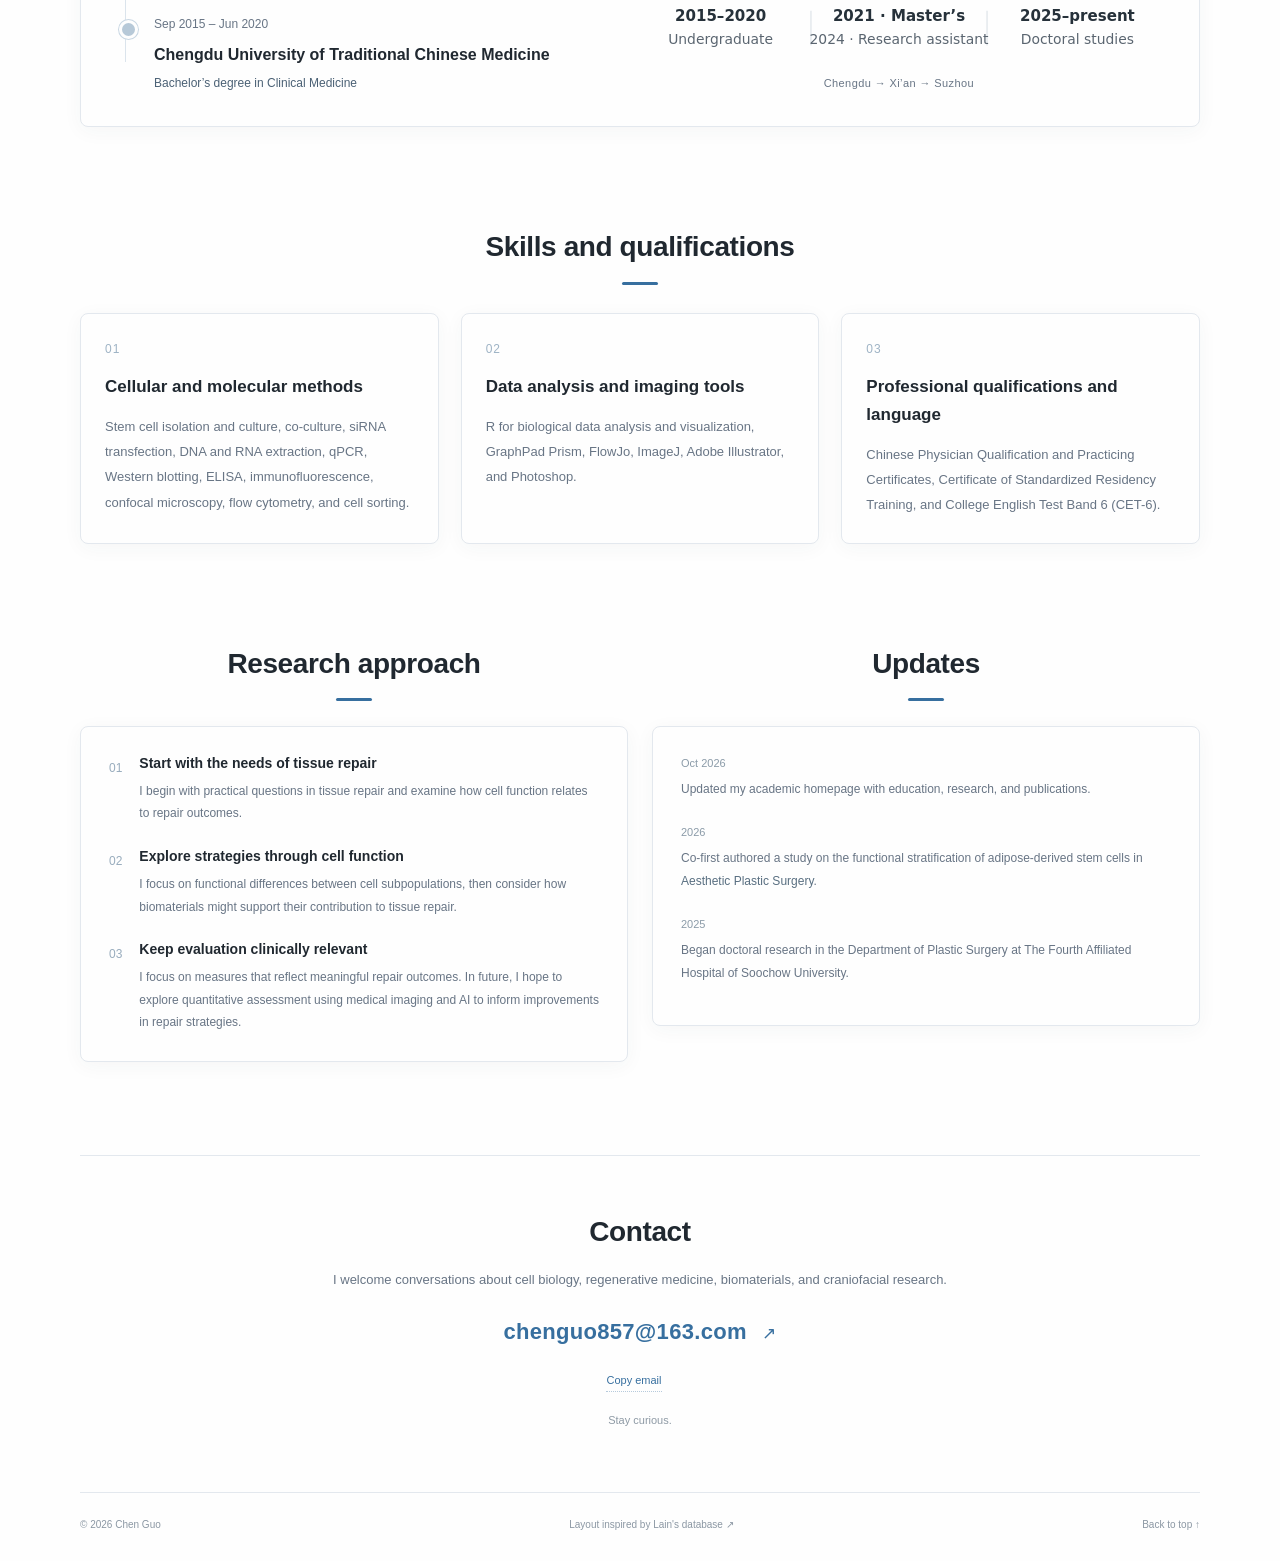
==== commit 26ff1a12: "Update bilingual research profile and add current academic CV" ====
--- a/en.html
+++ b/en.html
@@ -1,8 +1,8 @@
 <!doctype html>
 <html lang="en"><head>
 <meta charset="utf-8"><meta name="viewport" content="width=device-width,initial-scale=1"><meta name="theme-color" content="#fefefe">
-<meta name="description" content="Chen Guo is a PhD student in plastic surgery at The Fourth Affiliated Hospital of Soochow University. His research focuses on stem cells, tissue regeneration, and craniofacial repair. His future interests include medical imaging and clinical AI. Explore his education, research experience, and publications."><meta name="author" content="Chen Guo">
-<title>Chen Guo | Academic Homepage</title><link rel="icon" href="icon.svg" type="image/svg+xml"><link rel="stylesheet" href="style.css?v=20261116-bilingual">
+<meta name="description" content="Chen Guo, PhD student in plastic surgery at Soochow University. Research on cell subpopulations, tissue repair, and biomaterial support, with a future interest in clinical AI. Publications, education, and a downloadable academic CV."><meta name="author" content="Chen Guo">
+<title>Chen Guo | Academic Homepage</title><link rel="icon" href="icon.svg" type="image/svg+xml"><link rel="stylesheet" href="style.css?v=20261117-cv-research">
 <link rel="alternate" hreflang="zh-CN" href="index.html"><link rel="alternate" hreflang="en" href="en.html">
 </head>
 <body><a class="skip" href="#main">Skip to content</a>
@@ -12,27 +12,27 @@
 <img class="portrait" src="images/chenguo-portrait-sketch.png" alt="Line drawing portrait of Chen Guo" width="216" height="216">
 <h1 id="intro-title" lang="en">Hi, I'm Chenguo.</h1><p class="identity-name">Chen Guo · <span lang="zh-CN">陈果</span></p>
 <p class="identity-role">PhD student in plastic surgery <span class="separator">·</span> The Fourth Affiliated Hospital of Soochow University</p>
-<p class="intro-description">I study stem cells, the cellular microenvironment, and tissue regeneration.<br class="desktop-break"> My current research focuses on stem cell function, the cellular microenvironment, and craniofacial tissue repair.</p>
-<div class="intro-actions"><a class="button primary" href="#research">Explore my research <span aria-hidden="true">↓</span></a><a class="button secondary" href="mailto:chenguo857@163.com">Contact me <span aria-hidden="true">↗</span></a></div>
-<details class="about-detail"><summary>More about me <span aria-hidden="true">+</span></summary><div><p>I am pursuing a PhD in plastic surgery at <strong>The Fourth Affiliated Hospital of Soochow University</strong> under the supervision of <strong>Prof. Weibing Zhang</strong>. My doctoral research focuses on stem cell biology, tissue regeneration, and their applications in craniofacial repair.</p><p>My previous work covered extracellular matrix biology, stem cell differentiation, and fat grafting. My current interests include the roles of the cellular microenvironment and biomaterials in tissue repair.</p><p class="english-bio" lang="en">Exploring how cells connect, communicate, and contribute to tissue repair.</p></div></details>
+<p class="intro-description">My research centers on cell function and tissue repair.<br class="desktop-break"> I explore how biomaterials can support cell-based repair, with a future interest in AI for clinical assessment and treatment decisions.</p>
+<div class="intro-actions"><a class="button primary" href="#research">Explore my research <span aria-hidden="true">↓</span></a><a class="button secondary" href="mailto:chenguo857@163.com">Contact me <span aria-hidden="true">↗</span></a><a class="button secondary cv-download" href="documents/Guo_Chen_Academic_CV_2026-11-17.pdf?v=20261117-enddate" download="Guo_Chen_Academic_CV_2026-11-17.pdf" type="application/pdf" aria-label="Download academic CV in English as a PDF">Download CV (PDF) <span aria-hidden="true">↓</span></a></div>
+<details class="about-detail"><summary>More about me <span aria-hidden="true">+</span></summary><div><p>I am pursuing a PhD in plastic surgery at <strong>The Fourth Affiliated Hospital of Soochow University</strong> under the supervision of <strong>Prof. Weibing Zhang</strong>. My doctoral research focuses on functional differences between stem cell subpopulations and their relevance to craniofacial tissue repair.</p><p>My research builds on cellular approaches to tissue repair and explores how the extracellular matrix and biomaterials can support cell function and regeneration. In future, I hope to use medical imaging and AI to address clinical questions, assess repair strategies, and study treatment outcomes.</p><p class="english-bio" lang="en">Exploring how cells connect, communicate, and contribute to tissue repair.</p></div></details>
 </section>
-<section class="section container" id="research" aria-labelledby="research-title"><div class="section-heading"><p class="section-kicker" lang="en">RESEARCH INTERESTS</p><h2 id="research-title">Research interests</h2><p class="section-description">My previous work, current doctoral research, and future directions.</p></div>
-<div class="filters" role="group" aria-label="Filter research interests"><button type="button" class="active" data-filter="all" aria-pressed="true">All <span>3</span></button><button type="button" data-filter="cell" aria-pressed="false">Stem cells and regeneration</button><button type="button" data-filter="material" aria-pressed="false">Biomaterials and repair</button><button type="button" data-filter="imaging" aria-pressed="false">Imaging and AI</button></div><p id="filter-status" class="sr-only" role="status" aria-live="polite">Showing all 3 research areas</p>
+<section class="section container" id="research" aria-labelledby="research-title"><div class="section-heading"><p class="section-kicker" lang="en">RESEARCH INTERESTS</p><h2 id="research-title">Research interests</h2><p class="section-description">From cellular approaches to biomaterial-supported repair, with the future aim of using AI to address clinical questions and assess and improve repair outcomes.</p></div>
+<div class="filters" role="group" aria-label="Filter research interests"><button type="button" class="active" data-filter="all" aria-pressed="true">All <span>3</span></button><button type="button" data-filter="cell" aria-pressed="false">Cell-based repair</button><button type="button" data-filter="subsets" aria-pressed="false">Cell subpopulations</button><button type="button" data-filter="imaging" aria-pressed="false">Clinical AI</button></div><p id="filter-status" class="sr-only" role="status" aria-live="polite">Showing all 3 research areas</p>
 <div class="research-grid"><article class="card research-card" data-category="cell" id="research-cell">
     <div class="card-visual"><img src="images/cells.svg" alt="Conceptual illustration of cell connections and exchange between cells" width="200" height="130"></div>
-    <div class="card-body"><span class="status published">Previous research</span><h3>Stem cells and tissue regeneration</h3><p class="card-english" lang="en">Stem Cells &amp; Tissue Regeneration</p><p class="card-description">I study how stem cells support fat grafting and tissue repair, with a focus on differences in cell function, the extracellular matrix, and vascularization. My previous work in this area has led to publications.</p><div class="tags"><span>Stem cell subpopulations</span><span>Vascularization</span><span>Regenerative microenvironment</span></div>
-    <details class="card-details"><summary>Research questions<span aria-hidden="true">+</span></summary><div class="topic-detail"><h4>Stem cell function and the microenvironment</h4><p>I study the functional properties of stem cells and their interactions with the surrounding microenvironment.</p><p>How do cell state and the microenvironment together influence tissue repair?</p></div><div class="topic-detail"><h4>Cellular heterogeneity and tissue regeneration</h4><p>I combine cell biology and bioinformatics to understand differences in cell states and their relationship to tissue regeneration.</p><p>How can differences in cell function inform research on tissue repair?</p></div></details>
-    <a class="card-link" href="#publications">See related publications<span aria-hidden="true">↗</span></a></div></article><article class="card research-card" data-category="material" id="research-material">
-    <div class="card-visual"><img src="images/hydrogel.svg" alt="Conceptual illustration of cells carried by a hydrogel" width="200" height="130"></div>
-    <div class="card-body"><span class="status ongoing">Ongoing doctoral research</span><h3>Biomaterials and craniofacial repair</h3><p class="card-english" lang="en">Biomaterials &amp; Craniofacial Repair</p><p class="card-description">I bring together stem cell and biomaterials research to explore strategies that support craniofacial tissue repair and regeneration.</p><div class="tags"><span>Stem cells</span><span>Biomaterials</span><span>Tissue repair</span></div>
-    <details class="card-details"><summary>Research questions<span aria-hidden="true">+</span></summary><div class="topic-detail"><h4>Biomaterials and tissue repair</h4><p>I study biocompatibility, cell-material interactions, and the potential applications of biomaterials in tissue repair.</p><p>How can biomaterials research support tissue regeneration?</p></div></details>
+    <div class="card-body"><span class="status published">Previous research</span><h3>Cells and tissue repair</h3><p class="card-english" lang="en">Cells &amp; Tissue Repair</p><p class="card-description">My previous work explored the roles of cells in fat grafting and tissue repair, with a focus on cell function, the extracellular matrix, and vascularization.</p><div class="tags"><span>Cell function</span><span>Vascularization</span><span>Tissue repair</span></div>
+    <details class="card-details"><summary>Research questions<span aria-hidden="true">＋</span></summary><div class="topic-detail"><h4>How cells contribute to repair</h4><p>I study the roles of stem cells in vascularization, graft retention, and tissue regeneration to understand how cell function relates to repair outcomes.</p><p>Which cellular functions can support more effective tissue repair?</p></div><div class="topic-detail"><h4>Connecting cells and biomaterials</h4><p>Building on cell research, I explore how the extracellular matrix and biomaterials can provide an environment that supports cell function.</p><p>How can cellular regenerative potential translate into more consistent repair outcomes?</p></div></details>
+    <a class="card-link" href="#publications">See related publications<span aria-hidden="true">↗</span></a></div></article><article class="card research-card" data-category="subsets" id="research-material">
+    <div class="card-visual"><img src="images/cell-subpopulations.svg" alt="Conceptual illustration of cell subpopulations and functional differences" width="200" height="130"></div>
+    <div class="card-body"><span class="status ongoing">Ongoing doctoral research</span><h3>Cell subpopulations and regenerative potential</h3><p class="card-english" lang="en">Cell Subpopulations &amp; Regenerative Potential</p><p class="card-description">My doctoral research focuses on functional differences between cell subpopulations and their relevance to tissue repair. I also explore how biomaterials can support cell function and the repair process.</p><div class="tags"><span>Cell subpopulations</span><span>Functional heterogeneity</span><span>Cells and biomaterials</span></div>
+    <details class="card-details"><summary>Research questions<span aria-hidden="true">＋</span></summary><div class="topic-detail"><h4>Understanding differences between cell subpopulations</h4><p>I combine cell biology and bioinformatics to study cell subpopulations and their relationship to tissue repair.</p><p>Which cellular features are associated with regenerative capacity?</p></div><div class="topic-detail"><h4>Supporting cell function</h4><p>With cell function as the focus, I study how biomaterials and the local microenvironment can support cellular contributions to regeneration.</p><p>How can cell characteristics inform the design of repair strategies?</p></div></details>
     <a class="card-link" href="#projects">See my doctoral project<span aria-hidden="true">↗</span></a></div></article><article class="card research-card" data-category="imaging" id="research-imaging">
     <div class="card-visual"><img src="images/imaging.svg" alt="Conceptual illustration of image segmentation and quantitative assessment" width="200" height="130"></div>
-    <div class="card-body"><span class="status future">Future research interest</span><h3>Medical imaging and clinical AI</h3><p class="card-english" lang="en">Medical Imaging &amp; Clinical AI</p><p class="card-description">Building on my background in plastic surgery, I hope to learn segmentation and quantitative analysis of craniofacial images and contribute to clinically focused model evaluation and studies of surgical outcomes.</p><div class="tags"><span>Craniofacial imaging</span><span>Quantitative assessment</span><span>Methods to learn</span></div>
-    <details class="card-details"><summary>Questions I hope to explore<span aria-hidden="true">+</span></summary><div class="topic-detail"><h4>Methods and research I hope to pursue</h4><p>I hope to learn medical image processing, three-dimensional shape analysis, and applications of foundation models in specific clinical tasks. I am particularly interested in annotation quality, model validation, and whether evaluation metrics reflect clinically meaningful outcomes.</p><p>I plan to pursue this work once data and technical supervision are available.</p></div></details>
+    <div class="card-body"><span class="status future">Future direction</span><h3>Clinical questions and AI</h3><p class="card-english" lang="en">Clinical Questions &amp; AI</p><p class="card-description">In future, I hope to learn and apply medical imaging and AI methods to address clinical questions in plastic surgery, assess repair outcomes, and explore ways to improve repair strategies.</p><div class="tags"><span>Outcome assessment</span><span>Decision support</span><span>Future direction</span></div>
+    <details class="card-details"><summary>Questions I hope to explore<span aria-hidden="true">＋</span></summary><div class="topic-detail"><h4>Let clinical questions guide the methods</h4><p>Starting with questions about measuring repair outcomes and comparing treatment strategies, I hope to explore medical image analysis, clinical data analysis, and model evaluation.</p><p>I plan to develop this work with suitable data and technical collaborators, keeping the clinical meaning of the results central.</p></div></details>
     <a class="card-link" href="#contact">Discuss potential collaborations<span aria-hidden="true">↗</span></a></div></article></div><p class="image-note">Illustrations depict research concepts.</p></section>
-<section class="section container" id="projects" aria-labelledby="projects-title"><div class="section-heading"><p class="section-kicker" lang="en">RESEARCH EXPERIENCE</p><h2 id="projects-title">Research projects</h2><p class="section-description">My projects connect cellular function and mechanisms with biomaterials and assessments of tissue repair.</p></div><div class="project-grid"><article class="card project-card" id="project-regeneration"><div class="project-heading"><h3>Stem cells and craniofacial tissue regeneration</h3><span>2025 – present</span></div><p class="project-role">Doctoral research · Soochow University</p><p class="card-description">I investigate stem cell function and the tissue microenvironment to address basic and applied questions in craniofacial tissue repair.</p><div class="tags"><span>Stem cell biology</span><span>Tissue microenvironment</span><span>Regenerative medicine</span></div><details class="card-details"><summary>Project details<span aria-hidden="true">+</span></summary><div class="project-detail"><p>My research examines the relationships between stem cell function, the local microenvironment, and tissue repair.</p><p>I combine cell biology, bioinformatics, and biomaterials research to explore tissue repair strategies with potential translational value.</p></div></details></article><article class="card project-card" id="project-collagen"><div class="project-heading"><h3>Collagen VI and macrophage polarization in sepsis-induced lung injury</h3><span>Dec 2023 – present</span></div><p class="project-role">Research team member</p><p class="card-description">I contribute to a study of the links between the extracellular matrix, the inflammatory microenvironment, and macrophage polarization.</p><div class="tags"><span>Clinical samples</span><span>Single-cell analysis</span><span>Macrophages</span></div><details class="card-details"><summary>Project details<span aria-hidden="true">+</span></summary><div class="project-detail"><p>I helped collect clinical blood samples, analyze single-cell data, and visualize results in R. I prepared and characterized decellularized matrix derived from adipose-derived stem cells, assessed protein expression, and worked with mouse models of sepsis.</p><p>I contributed to statistical analysis, figure preparation, and manuscript writing.</p></div></details></article><article class="card project-card" id="project-ecm"><div class="project-heading"><h3>Extracellular matrix biomechanics and stem cell differentiation</h3><span>Sep 2021 – Dec 2023</span></div><p class="project-role">Research team member</p><p class="card-description">I studied how mechanical cues affect adipose-derived stem cells and their signaling pathways.</p><div class="tags"><span>ECM</span><span>Mechanical stimulation</span><span>Molecular assays</span></div><details class="card-details"><summary>Project details<span aria-hidden="true">+</span></summary><div class="project-detail"><p>I cultured adipose-derived stem cells under mechanical stimulation and prepared and characterized decellularized extracellular matrix. I used Western blotting and immunofluorescence to investigate ITGαV/FAK/c-Myc signaling.</p><p>I contributed to quantitative analysis, visualization, and manuscript writing.</p></div></details></article></div></section>
-<section class="section container" id="publications" aria-labelledby="publications-title"><div class="section-heading"><p class="section-kicker" lang="en">PUBLICATIONS</p><h2 id="publications-title">Publications</h2><p class="section-description">My publications appear under the name Guo Chen (Chen G). Author lists follow the published order.</p></div>
+<section class="section container" id="projects" aria-labelledby="projects-title"><div class="section-heading"><p class="section-kicker" lang="en">RESEARCH EXPERIENCE</p><h2 id="projects-title">Research projects</h2><p class="section-description">My projects examine cell function and tissue repair and explore how cells and biomaterials can work together.</p></div><div class="project-grid"><article class="card project-card" id="project-regeneration"><div class="project-heading"><h3>Stem cell subpopulations and craniofacial tissue repair</h3><span>2025 – present</span></div><p class="project-role">Doctoral research · Soochow University</p><p class="card-description">I study functional differences between stem cell subpopulations and their relevance to tissue repair, while exploring how biomaterials can support cellular repair strategies.</p><div class="tags"><span>Cell subpopulations</span><span>Functional heterogeneity</span><span>Tissue repair</span></div><details class="card-details"><summary>Project details<span aria-hidden="true">+</span></summary><div class="project-detail"><p>I combine cell biology and bioinformatics to understand the functional characteristics of stem cell subpopulations and their relationship to tissue repair.</p><p>With cell function as the focus, I explore how biomaterials and the local microenvironment can support cellular contributions to craniofacial tissue regeneration.</p></div></details></article><article class="card project-card" id="project-collagen"><div class="project-heading"><h3>Collagen VI and macrophage polarization in sepsis-induced lung injury</h3><span>Dec 2023 – Dec 2024</span></div><p class="project-role">Research team member · Completed</p><p class="card-description">I contributed to a study of the links between the extracellular matrix, the inflammatory microenvironment, and macrophage polarization.</p><div class="tags"><span>Clinical samples</span><span>Single-cell analysis</span><span>Macrophages</span></div><details class="card-details"><summary>Project details<span aria-hidden="true">+</span></summary><div class="project-detail"><p>I helped collect clinical blood samples, analyze single-cell data, and visualize results in R. I prepared and characterized decellularized matrix derived from adipose-derived stem cells, assessed protein expression, and worked with mouse models of sepsis.</p><p>I contributed to statistical analysis, figure preparation, and manuscript writing.</p></div></details></article><article class="card project-card" id="project-ecm"><div class="project-heading"><h3>Extracellular matrix biomechanics and stem cell differentiation</h3><span>Sep 2021 – Dec 2023</span></div><p class="project-role">Research team member</p><p class="card-description">I studied how mechanical cues affect adipose-derived stem cells and their signaling pathways.</p><div class="tags"><span>ECM</span><span>Mechanical stimulation</span><span>Molecular assays</span></div><details class="card-details"><summary>Project details<span aria-hidden="true">+</span></summary><div class="project-detail"><p>I cultured adipose-derived stem cells under mechanical stimulation and prepared and characterized decellularized extracellular matrix. I used Western blotting and immunofluorescence to investigate ITGαV/FAK/c-Myc signaling.</p><p>I contributed to quantitative analysis, visualization, and manuscript writing.</p></div></details></article></div></section>
+<section class="section container" id="publications" aria-labelledby="publications-title"><div class="section-heading"><p class="section-kicker" lang="en">PUBLICATIONS</p><h2 id="publications-title">Publications</h2><p class="section-description">My publications appear under the name Guo Chen (Chen G).</p></div>
 <div class="publication-toolbar"><div class="filters" role="group" aria-label="Filter publications by authorship"><button type="button" class="active" data-pub-filter="all" aria-pressed="true">All <span>9</span></button><button type="button" data-pub-filter="lead" aria-pressed="false">First or co-first author <span>4</span></button><button type="button" data-pub-filter="other" aria-pressed="false">Other co-authored papers <span>5</span></button></div><p id="publication-status" role="status" aria-live="polite">Showing all 9 papers</p></div>
 <div class="publication-grid"><article class="card paper-card featured" data-pub-group="lead"><figure class="paper-figure" data-label="Fig. 7 · PDF p. 7"><a class="paper-figure-link" href="images/publications/paper-01.webp" data-figure-open="" aria-label="Enlarge Fig. 7 from Functional Stratification of Adipose-Derived Stem Cells via Gradient Density Centrifugation: D-ASCs Drive Vascularization for Enhanced Fat Graft Survival"><img src="images/publications/paper-01.webp" alt="Immunofluorescence and vessel counts for grafts supported by adipose-derived stem cells of different densities. The figure includes the Perilipin, CD31, and DAPI legend and quantification for the Top and Down groups." width="1200" height="771" loading="lazy" decoding="async"></a><figcaption><span>Fig. 7 · PDF p. 7</span><a href="images/publications/paper-01.webp" data-figure-open="" aria-label="View Fig. 7 at a larger size from Functional Stratification of Adipose-Derived Stem Cells via Gradient Density Centrifugation: D-ASCs Drive Vascularization for Enhanced Fat Graft Survival">View larger image ↗</a></figcaption></figure><div class="paper-body"><div class="publication-top"><span class="paper-year">2026</span><span class="author-role">Co-first author</span><span class="featured-label">Selected paper</span></div><h3 class="paper-title"><a href="https://doi.org/10.1007/s00266-026-05870-8" target="_blank" rel="noopener noreferrer">Functional Stratification of Adipose-Derived Stem Cells via Gradient Density Centrifugation: D-ASCs Drive Vascularization for Enhanced Fat Graft Survival</a></h3><div class="entry-copy"><p class="paper-authors">Long J, <strong>Chen G</strong>, Qin Z, et al.</p><p class="paper-journal"><em>Aesthetic Plastic Surgery</em>. 2026;50(13):5171–5180.</p><div class="paper-meta"><span>Stem cells · Fat grafting</span><a class="paper-link" href="https://doi.org/10.1007/s00266-026-05870-8" target="_blank" rel="noopener noreferrer">DOI ↗</a></div></div></div></article><article class="card paper-card featured paper-card--fascia" data-pub-group="lead"><figure class="paper-figure" data-label="Fig. 7a · PDF p. 16"><a class="paper-figure-link" href="images/publications/paper-02-fig7a-tight.webp" data-figure-open="" aria-label="Enlarge Fig. 7a from Fascia-derived stem cells enhance fat graft retention by promoting vascularization through the HMOX1-HIF-1α pathway"><img src="images/publications/paper-02-fig7a-tight.webp" alt="Fig. 7a shows gross photographs of fat grafts in the Fat+ADSCs and Fat+FDSCs groups on days 7, 14, and 30 after transplantation, from left to right. Group labels and scale bars are visible." width="1423" height="455" loading="lazy" decoding="async"></a><figcaption><span>Fig. 7a · PDF p. 16</span><a href="images/publications/paper-02-fig7a-tight.webp" data-figure-open="" aria-label="View Fig. 7a at a larger size from Fascia-derived stem cells enhance fat graft retention by promoting vascularization through the HMOX1-HIF-1α pathway">View larger image ↗</a></figcaption></figure><div class="paper-body"><div class="publication-top"><span class="paper-year">2025</span><span class="author-role">Co-first author, listed first</span><span class="featured-label">Selected paper</span></div><h3 class="paper-title"><a href="https://doi.org/10.1186/s13287-025-04204-w" target="_blank" rel="noopener noreferrer">Fascia-derived stem cells enhance fat graft retention by promoting vascularization through the HMOX1-HIF-1α pathway</a></h3><div class="entry-copy"><p class="paper-authors"><strong>Chen G</strong>, Long J, Zhang Y, et al.</p><p class="paper-journal"><em>Stem Cell Research &amp; Therapy</em>. 2025;16:92.</p><div class="paper-meta"><span>Stem cells · Vascularization</span><a class="paper-link" href="https://doi.org/10.1186/s13287-025-04204-w" target="_blank" rel="noopener noreferrer">DOI ↗</a></div></div></div></article><article class="card paper-card" data-pub-group="lead"><figure class="paper-figure" data-label="Fig. 4 · PDF p. 12"><a class="paper-figure-link" href="images/publications/paper-03.webp" data-figure-open="" aria-label="Enlarge Fig. 4 from Biomechanics of Negative-Pressure-Assisted Liposuction and Their Influence on Fat Regeneration"><img src="images/publications/paper-03.webp" alt="Schematic showing proposed links between harvesting cannula size, fat particle microstructure, and the fate of fat grafts. The legend identifies adipocytes, stromal vascular fractions, growth factors, preadipocytes, extracellular matrix, oil cysts, and blood vessels." width="1357" height="970" loading="lazy" decoding="async"></a><figcaption><span>Fig. 4 · PDF p. 12</span><a href="images/publications/paper-03.webp" data-figure-open="" aria-label="View Fig. 4 at a larger size from Biomechanics of Negative-Pressure-Assisted Liposuction and Their Influence on Fat Regeneration">View larger image ↗</a></figcaption></figure><div class="paper-body"><div class="publication-top"><span class="paper-year">2025</span><span class="author-role">Co-first author</span></div><h3 class="paper-title"><a href="https://doi.org/10.1089/ten.teb.2024.0186" target="_blank" rel="noopener noreferrer">Biomechanics of Negative-Pressure-Assisted Liposuction and Their Influence on Fat Regeneration</a></h3><div class="entry-copy"><p class="paper-authors">Qin Z, <strong>Chen G</strong>, Wang N, et al.</p><p class="paper-journal"><em>Tissue Engineering Part B: Reviews</em>. 2025;31(5):420–434.</p><div class="paper-meta"><span>Biomechanics · Fat regeneration</span><a class="paper-link" href="https://doi.org/10.1089/ten.teb.2024.0186" target="_blank" rel="noopener noreferrer">DOI ↗</a></div></div></div></article><article class="card paper-card" data-pub-group="lead"><figure class="paper-figure" data-label="First-page excerpt · no figures in original"><a class="paper-figure-link" href="images/publications/paper-04.webp" data-figure-open="" aria-label="Enlarge the first-page excerpt from Advances in basic research on the fate of grafted fat and related clinical applications"><img src="images/publications/paper-04.webp" alt="The title, authors, and abstract on the first page of the Chinese-language review, which has no figures." width="1488" height="408" loading="lazy" decoding="async"></a><figcaption><span>First-page excerpt · no figures in original</span><a href="images/publications/paper-04.webp" data-figure-open="" aria-label="View the first-page excerpt at a larger size from Advances in basic research on the fate of grafted fat and related clinical applications">View larger image ↗</a></figcaption></figure><div class="paper-body"><div class="publication-top"><span class="paper-year">2022</span><span class="author-role">First author</span></div><h3 class="paper-title">Advances in basic research on the fate of grafted fat and related clinical applications</h3><div class="entry-copy"><p class="paper-authors"><strong>Chen G</strong>, Long J, Yu Z, et al.</p><p class="paper-journal"><em>Chinese Journal of Aesthetic and Plastic Surgery</em>. 2022;33(9):576–579.</p><div class="paper-meta"><span>Fat grafting · Review</span><span class="paper-language">Review in Chinese</span></div></div></div></article><article class="card paper-card" data-pub-group="other"><figure class="paper-figure" data-label="Figure 3 · PDF p. 4"><a class="paper-figure-link" href="images/publications/paper-05.webp" data-figure-open="" aria-label="Enlarge Figure 3 from The Optimal Layer for Breast Augmentation in an Autologous Fat Grafting Murine Model"><img src="images/publications/paper-05.webp" alt="Panels A and B compare gross appearance and retention of subcutaneous, intramuscular, and submuscular fat grafts from weeks 1 to 16. The three group labels and scale bars are visible." width="1500" height="730" loading="lazy" decoding="async"></a><figcaption><span>Figure 3 · PDF p. 4</span><a href="images/publications/paper-05.webp" data-figure-open="" aria-label="View Figure 3 at a larger size from The Optimal Layer for Breast Augmentation in an Autologous Fat Grafting Murine Model">View larger image ↗</a></figcaption></figure><div class="paper-body"><div class="publication-top"><span class="paper-year">2024</span><span class="author-role">Co-author</span></div><h3 class="paper-title"><a href="https://doi.org/10.1093/asj/sjad201" target="_blank" rel="noopener noreferrer">The Optimal Layer for Breast Augmentation in an Autologous Fat Grafting Murine Model</a></h3><div class="entry-copy"><p class="paper-authors">Zhang Z, Qin Z, Li Y, Long J, <strong>Chen G</strong>, et al.</p><p class="paper-journal"><em>Aesthetic Surgery Journal</em>. 2024;44(2):216–225.</p><div class="paper-meta"><span>Fat grafting</span><a class="paper-link" href="https://doi.org/10.1093/asj/sjad201" target="_blank" rel="noopener noreferrer">DOI ↗</a></div></div></div></article><article class="card paper-card" data-pub-group="other"><figure class="paper-figure" data-label="Fig. 1 · PDF p. 10"><a class="paper-figure-link" href="images/publications/paper-06.webp" data-figure-open="" aria-label="Enlarge Fig. 1 from Decellularized extracellular matrix (d-ECM): the key role of the inflammatory process in pre-regeneration after implantation"><img src="images/publications/paper-06.webp" alt="Overview of innate and adaptive immune responses after decellularized extracellular matrix implantation. The figure shows antigen-presenting cells, neutrophils, macrophages, and T and B cells, along with outcomes including inflammatory degradation, regeneration, and immune rejection." width="1600" height="1136" loading="lazy" decoding="async"></a><figcaption><span>Fig. 1 · PDF p. 10</span><a href="images/publications/paper-06.webp" data-figure-open="" aria-label="View Fig. 1 at a larger size from Decellularized extracellular matrix (d-ECM): the key role of the inflammatory process in pre-regeneration after implantation">View larger image ↗</a></figcaption></figure><div class="paper-body"><div class="publication-top"><span class="paper-year">2023</span><span class="author-role">Co-author</span></div><h3 class="paper-title"><a href="https://doi.org/10.1039/d2bm01204a" target="_blank" rel="noopener noreferrer">Decellularized extracellular matrix (d-ECM): the key role of the inflammatory process in pre-regeneration after implantation</a></h3><div class="entry-copy"><p class="paper-authors">Long J, Qin Z, <strong>Chen G</strong>, Song B, Zhang Z.</p><p class="paper-journal"><em>Biomaterials Science</em>. 2023;11(4):1215–1235.</p><div class="paper-meta"><span>Extracellular matrix · Inflammation</span><a class="paper-link" href="https://doi.org/10.1039/d2bm01204a" target="_blank" rel="noopener noreferrer">DOI ↗</a></div></div></div></article><article class="card paper-card" data-pub-group="other"><figure class="paper-figure" data-label="Figure 1 · PDF p. 4"><a class="paper-figure-link" href="images/publications/paper-07.webp" data-figure-open="" aria-label="Enlarge Figure 1 from Revealing the roles of glycosphingolipid metabolism pathway in the development of keloid: a conjoint analysis of single-cell and machine learning"><img src="images/publications/paper-07.webp" alt="Workflow for the study of glycosphingolipid metabolism in keloids, showing the microarray and single-cell analysis branches." width="1440" height="1814" loading="lazy" decoding="async"></a><figcaption><span>Figure 1 · PDF p. 4</span><a href="images/publications/paper-07.webp" data-figure-open="" aria-label="View Figure 1 at a larger size from Revealing the roles of glycosphingolipid metabolism pathway in the development of keloid: a conjoint analysis of single-cell and machine learning">View larger image ↗</a></figcaption></figure><div class="paper-body"><div class="publication-top"><span class="paper-year">2023</span><span class="author-role">Co-author</span></div><h3 class="paper-title"><a href="https://doi.org/10.3389/fimmu.2023.1139775" target="_blank" rel="noopener noreferrer">Revealing the roles of glycosphingolipid metabolism pathway in the development of keloid: a conjoint analysis of single-cell and machine learning</a></h3><div class="entry-copy"><p class="paper-authors">Song B, Zheng Y, Chi H, Zhu Y, Cui Z, Chen L, <strong>Chen G</strong>, et al.</p><p class="paper-journal"><em>Frontiers in Immunology</em>. 2023;14:1139775.</p><div class="paper-meta"><span>Keloids · Single-cell analysis</span><a class="paper-link" href="https://doi.org/10.3389/fimmu.2023.1139775" target="_blank" rel="noopener noreferrer">DOI ↗</a></div></div></div></article><article class="card paper-card" data-pub-group="other"><figure class="paper-figure" data-label="Figure 1 · PDF p. 9"><a class="paper-figure-link" href="images/publications/paper-08.webp" data-figure-open="" aria-label="Enlarge Figure 1 from Insulin-like Growth Factor-2 (IGF-2) in Fibrosis"><img src="images/publications/paper-08.webp" alt="Overview of pathways associated with IGF-2 and its receptors, including PI3K/Akt, JNK/c-Jun, TGF-β, TIMP/MMP, and CaMKIIδ/calcineurin. The figure links proliferation, apoptosis, and extracellular matrix changes to fibrosis in multiple organs." width="1600" height="953" loading="lazy" decoding="async"></a><figcaption><span>Figure 1 · PDF p. 9</span><a href="images/publications/paper-08.webp" data-figure-open="" aria-label="View Figure 1 at a larger size from Insulin-like Growth Factor-2 (IGF-2) in Fibrosis">View larger image ↗</a></figcaption></figure><div class="paper-body"><div class="publication-top"><span class="paper-year">2022</span><span class="author-role">Co-author</span></div><h3 class="paper-title"><a href="https://doi.org/10.3390/biom12111557" target="_blank" rel="noopener noreferrer">Insulin-like Growth Factor-2 (IGF-2) in Fibrosis</a></h3><div class="entry-copy"><p class="paper-authors">Zhu Y, Chen L, Song B, Cui Z, <strong>Chen G</strong>, Yu Z, Song B.</p><p class="paper-journal"><em>Biomolecules</em>. 2022;12(11):1557.</p><div class="paper-meta"><span>Fibrosis</span><a class="paper-link" href="https://doi.org/10.3390/biom12111557" target="_blank" rel="noopener noreferrer">DOI ↗</a></div></div></div></article><article class="card paper-card" data-pub-group="other"><figure class="paper-figure" data-label="Figure 1 · PDF p. 5"><a class="paper-figure-link" href="images/publications/paper-09.webp" data-figure-open="" aria-label="Enlarge Figure 1 from Characterization of coagulation-related gene signature to predict prognosis and tumor immune microenvironment in skin cutaneous melanoma"><img src="images/publications/paper-09.webp" alt="Workflow for the seven-gene prognostic model in cutaneous melanoma, showing model development, external validation, and immune infiltration analysis." width="1440" height="1335" loading="lazy" decoding="async"></a><figcaption><span>Figure 1 · PDF p. 5</span><a href="images/publications/paper-09.webp" data-figure-open="" aria-label="View Figure 1 at a larger size from Characterization of coagulation-related gene signature to predict prognosis and tumor immune microenvironment in skin cutaneous melanoma">View larger image ↗</a></figcaption></figure><div class="paper-body"><div class="publication-top"><span class="paper-year">2022</span><span class="author-role">Co-author</span></div><h3 class="paper-title"><a href="https://doi.org/10.3389/fonc.2022.975255" target="_blank" rel="noopener noreferrer">Characterization of coagulation-related gene signature to predict prognosis and tumor immune microenvironment in skin cutaneous melanoma</a></h3><div class="entry-copy"><p class="paper-authors">Song B, Chi H, Peng G, Song Y, Cui Z, Zhu Y, <strong>Chen G</strong>, et al.</p><p class="paper-journal"><em>Frontiers in Oncology</em>. 2022;12:975255.</p><div class="paper-meta"><span>Melanoma · Immune microenvironment</span><a class="paper-link" href="https://doi.org/10.3389/fonc.2022.975255" target="_blank" rel="noopener noreferrer">DOI ↗</a></div></div></div></article></div></section>
 <section class="section container" id="experience" aria-labelledby="experience-title"><div class="section-heading"><p class="section-kicker" lang="en">EDUCATION &amp; EXPERIENCE</p><h2 id="experience-title">Education and experience</h2></div><div class="card timeline-card experience-layout"><div class="timeline">
@@ -42,7 +42,7 @@
 <article class="timeline-entry"><div class="timeline-date">Sep 2015 – Jun 2020</div><div><h3>Chengdu University of Traditional Chinese Medicine</h3><p class="position">Bachelor’s degree in Clinical Medicine</p></div></article>
 </div><figure class="experience-map"><img src="images/education-journey-en.svg?v=20261116-emphasis" width="480" height="430" loading="lazy" decoding="async" alt="Map of China showing my education and research journey. Blue arrows connect Chengdu, where I earned my bachelor’s degree from 2015 to 2020, Xi’an, where I began a master’s degree in 2021 and became a research assistant at Xijing Hospital in 2024, and Suzhou, where I began my PhD in 2025."><figcaption>Chengdu → Xi’an → Suzhou</figcaption></figure></div></section>
 <section class="section container" id="skills" aria-labelledby="skills-title"><div class="section-heading"><p class="section-kicker" lang="en">SKILLS &amp; QUALIFICATIONS</p><h2 id="skills-title">Skills and qualifications</h2></div><dl class="skill-grid"><div class="card skill-card"><span class="skill-index" aria-hidden="true">01</span><dt>Cellular and molecular methods</dt><dd>Stem cell isolation and culture, co-culture, siRNA transfection, DNA and RNA extraction, qPCR, Western blotting, ELISA, immunofluorescence, confocal microscopy, flow cytometry, and cell sorting.</dd></div><div class="card skill-card"><span class="skill-index" aria-hidden="true">02</span><dt>Data analysis and imaging tools</dt><dd>R for biological data analysis and visualization, GraphPad Prism, FlowJo, ImageJ, Adobe Illustrator, and Photoshop.</dd></div><div class="card skill-card"><span class="skill-index" aria-hidden="true">03</span><dt>Professional qualifications and language</dt><dd>Chinese Physician Qualification and Practicing Certificates, Certificate of Standardized Residency Training, and College English Test Band 6 (CET-6).</dd></div></dl></section>
-<div class="container supplementary-grid"><section class="section compact-section" id="perspective" aria-labelledby="perspective-title"><div class="section-heading"><p class="section-kicker" lang="en">RESEARCH PERSPECTIVE</p><h2 id="perspective-title">Research approach</h2></div><div class="card supplementary-card"><div class="perspective-list"><div><span class="step">01</span><div><h3>Start with observations</h3><p>I use age-related cellular phenotypes to frame specific, testable questions.</p></div></div><div><span class="step">02</span><div><h3>Test candidate mechanisms</h3><p>I combine analyses at multiple levels with experiments to investigate how cells regulate communication.</p></div></div><div><span class="step">03</span><div><h3>Apply findings to tissue repair</h3><p>I combine cell biology and biomaterials to explore potential applications in tissue repair.</p></div></div></div></div></section><section class="section compact-section" id="news" aria-labelledby="news-title"><div class="section-heading"><p class="section-kicker" lang="en">RECENTLY</p><h2 id="news-title">Updates</h2></div><div class="card supplementary-card"><ul class="news-list"><li><time datetime="2026-10">Oct 2026</time><span>Updated my academic homepage with education, research, and publications.</span></li><li><time datetime="2026">2026</time><span>Co-first authored a study on the functional stratification of adipose-derived stem cells in <em>Aesthetic Plastic Surgery</em>.</span></li><li><time datetime="2025">2025</time><span>Began doctoral research in the Department of Plastic Surgery at The Fourth Affiliated Hospital of Soochow University.</span></li></ul></div></section></div>
+<div class="container supplementary-grid"><section class="section compact-section" id="perspective" aria-labelledby="perspective-title"><div class="section-heading"><p class="section-kicker" lang="en">RESEARCH PERSPECTIVE</p><h2 id="perspective-title">Research approach</h2></div><div class="card supplementary-card"><div class="perspective-list"><div><span class="step">01</span><div><h3>Start with the needs of tissue repair</h3><p>I begin with practical questions in tissue repair and examine how cell function relates to repair outcomes.</p></div></div><div><span class="step">02</span><div><h3>Explore strategies through cell function</h3><p>I focus on functional differences between cell subpopulations, then consider how biomaterials might support their contribution to tissue repair.</p></div></div><div><span class="step">03</span><div><h3>Keep evaluation clinically relevant</h3><p>I focus on measures that reflect meaningful repair outcomes. In future, I hope to explore quantitative assessment using medical imaging and AI to inform improvements in repair strategies.</p></div></div></div></div></section><section class="section compact-section" id="news" aria-labelledby="news-title"><div class="section-heading"><p class="section-kicker" lang="en">RECENTLY</p><h2 id="news-title">Updates</h2></div><div class="card supplementary-card"><ul class="news-list"><li><time datetime="2026-10">Oct 2026</time><span>Updated my academic homepage with education, research, and publications.</span></li><li><time datetime="2026">2026</time><span>Co-first authored a study on the functional stratification of adipose-derived stem cells in <em>Aesthetic Plastic Surgery</em>.</span></li><li><time datetime="2025">2025</time><span>Began doctoral research in the Department of Plastic Surgery at The Fourth Affiliated Hospital of Soochow University.</span></li></ul></div></section></div>
 <section class="contact container" id="contact" aria-labelledby="contact-title"><p class="section-kicker" lang="en">LET’S CONNECT</p><h2 id="contact-title">Contact</h2><p>I welcome conversations about cell biology, regenerative medicine, biomaterials, and craniofacial research.</p><a class="contact-email" href="mailto:chenguo857@163.com">chenguo857@163.com <span aria-hidden="true">↗</span></a><div class="email-line"><button type="button" id="copy-email" aria-label="Copy email address chenguo857@163.com">Copy email</button><span id="copy-status" role="status" aria-live="polite"></span></div>
 <p class="signoff">Stay curious.</p></section>
 </main><footer class="container"><span>© 2026 Chen Guo</span><a href="https://lain-ego0.github.io/" target="_blank" rel="noopener noreferrer">Layout inspired by Lain's database ↗</a><a href="#top">Back to top ↑</a></footer>
--- a/style.css
+++ b/style.css
@@ -1,5 +1,5 @@
 :root{--paper:#fefefe;--ink:#202830;--muted:#687585;--accent:#376f9f;--accent-dark:#24577f;--border:#e3e8ee;--soft:#edf3f8;--radius:8px;--shadow:0 4px 20px rgba(37,58,80,.045);font-family:-apple-system,BlinkMacSystemFont,"Segoe UI","PingFang SC","Hiragino Sans GB","Microsoft YaHei",sans-serif;color-scheme:light;font-synthesis:none}
-*{box-sizing:border-box}html{background:var(--paper);scroll-padding-top:100px;scrollbar-color:#a4b5c5 var(--paper)}body{margin:0;background:var(--paper);color:var(--ink);font-size:15px;line-height:1.75;-webkit-font-smoothing:antialiased}h1,h2,h3,h4,p{margin:0}h1,h2,h3,h4{line-height:1.4}a{color:inherit;text-decoration:none}button{font:inherit;cursor:pointer}button,a,summary{-webkit-tap-highlight-color:transparent}button{color:inherit}a:focus-visible,button:focus-visible,summary:focus-visible{outline:3px solid #7ea7cb;outline-offset:5px}a:hover{color:var(--accent)}::selection{background:#d8e8f6;color:#17364f}[hidden]{display:none!important}.container{width:min(1120px,calc(100% - 64px));margin-inline:auto}.site-header{position:sticky;top:0;z-index:20;background:rgba(254,254,254,.96);border-bottom:1px solid var(--border);backdrop-filter:blur(14px)}.header-inner{width:min(1120px,calc(100% - 64px));min-height:72px;margin:auto;display:flex;align-items:center;justify-content:space-between;gap:24px}.brand{display:flex;align-items:center;gap:11px;font-size:15px;font-weight:650;letter-spacing:.1px;flex-shrink:0}.brand-mark{width:34px;height:34px;display:grid;place-items:center;font-size:12px;letter-spacing:.4px;border:1px solid #cfdae5;border-radius:9px;color:var(--accent)}.brand-cn{margin-left:7px;font-size:13px;color:var(--muted);font-weight:400}.site-nav{display:flex;align-items:center;gap:28px;font-size:14px;color:var(--muted)}.site-nav a{padding:21px 0;white-space:nowrap;position:relative}.site-nav a[aria-current="location"]{color:var(--accent);font-weight:600}.site-nav a[aria-current="location"]:after{content:"";position:absolute;bottom:12px;height:2px;left:0;right:0;background:var(--accent);border-radius:2px}.top-anchor{position:absolute;top:0}.intro{text-align:center;padding-top:28px;padding-bottom:32px}.portrait{display:block;width:192px;height:192px;object-fit:contain;object-position:center;mix-blend-mode:darken;margin:0 auto 17px}.eyebrow{font-size:10px;letter-spacing:2.1px;color:var(--muted);font-weight:650;margin-bottom:13px}.intro h1{font-size:44px;letter-spacing:-1.7px;line-height:1.18;font-weight:750}.identity-name{font-size:19px;letter-spacing:2px;margin-top:10px;font-weight:600}.identity-name span{font-size:16px;font-weight:400;letter-spacing:.2px;margin-left:10px;color:var(--muted)}.identity-role{font-size:14px;margin-top:8px;color:var(--muted)}.separator{margin:0 8px;color:#a4b0bc}.intro-description{font-size:15px;line-height:1.85;max-width:700px;margin:14px auto 0;color:#536171}.hero-facts{display:flex;justify-content:center;align-items:center;flex-wrap:wrap;gap:12px;font-size:12px;color:var(--muted);margin-top:15px}.hero-facts a{color:var(--accent)}.intro-actions{display:flex;justify-content:center;gap:12px;margin-top:20px}.button{display:inline-flex;align-items:center;justify-content:center;gap:23px;border:1px solid var(--border);padding:10px 21px;border-radius:8px;font-size:13px;font-weight:550;transition:background .18s,transform .18s}.button.primary{background:var(--accent);border-color:var(--accent);color:#fff}.button.primary:hover{background:var(--accent-dark);border-color:var(--accent-dark)}.button.secondary:hover{border-color:#a5bfd5;background:#f7fafe}.button span{font-size:16px}.email-line{display:flex;justify-content:center;align-items:center;flex-wrap:wrap;gap:12px;margin-top:19px;min-height:22px;font-size:12px;color:var(--muted)}#copy-email{background:none;border:0;padding:0 0 1px;color:var(--accent);font-size:11px;border-bottom:1px dotted #b6cadc}#copy-status{color:var(--accent);font-size:11px}.about-detail{max-width:720px;margin:20px auto 0;text-align:left;font-size:13px}.about-detail>summary{justify-content:center;color:var(--muted);gap:8px;border:0;padding:0}.about-detail>div{margin-top:18px;padding:22px 24px;border:1px solid var(--border);border-radius:var(--radius);line-height:1.9;color:var(--muted)}.about-detail p+p{margin-top:14px}.about-detail strong{color:var(--ink);font-weight:550}.english-bio{font-size:13px}.section{padding-top:52px;padding-bottom:48px;scroll-margin-top:20px}.section-heading{text-align:center;margin-bottom:28px}.section-kicker{font-size:10px;letter-spacing:2.4px;color:var(--muted);font-weight:650;margin-bottom:8px}.section-heading h2,.contact h2{font-size:28px;font-weight:700;letter-spacing:.6px}.section-heading h2:after{content:"";display:block;height:3px;width:36px;background:var(--accent);border-radius:3px;margin:15px auto 0}.section-description{font-size:13px;color:var(--muted);margin-top:17px;line-height:1.8}.filters{display:flex;align-items:center;justify-content:center;flex-wrap:wrap;gap:9px;margin:0 0 25px}.filters button{border:1px solid var(--border);background:var(--paper);padding:7px 15px;border-radius:7px;color:var(--muted);font-size:12px;line-height:1.7;transition:background .18s,border-color .18s,color .18s}.filters button span{font-size:11px;margin-left:5px;color:#8a99a6}.filters button.active{border-color:var(--accent);background:var(--accent);color:#fff}.filters button.active span{color:#e7f0f7}.filters button:hover:not(.active){border-color:#8eacc5;color:var(--accent)}.research-grid{display:grid;grid-template-columns:1fr;gap:20px;align-items:start}.project-grid,.skill-grid{display:grid;grid-template-columns:repeat(3,minmax(0,1fr));gap:22px;align-items:start}.card{min-width:0;background:var(--paper);border:1px solid var(--border);border-radius:var(--radius);box-shadow:var(--shadow)}.research-card,.project-card,.paper-card{transition:transform .22s ease,box-shadow .22s ease,border-color .22s ease}.research-card{overflow:hidden;align-self:stretch;display:grid;grid-template-columns:minmax(240px,36%) minmax(0,1fr);min-height:280px}.card-visual{display:flex;align-items:center;justify-content:center;border-right:1px solid var(--border);min-height:260px;padding:25px}.card-visual img{display:block;width:260px;max-width:100%;height:190px;object-fit:contain;transition:transform .22s ease}.card-body{display:flex;flex-direction:column;flex:1;padding:27px 30px 25px}.status{font-size:10px;align-self:flex-start;line-height:1.65;padding:3px 8px;border-radius:5px;letter-spacing:.4px;background:#edf4f0;color:#526e5f;margin-bottom:13px}.status.ongoing{background:#edf3f9;color:#4e6e8b}.status.future{background:#f4f0e9;color:#8a7050}.research-card h3{font-size:21px;font-weight:650;letter-spacing:.1px}.card-english{font-size:12px;color:var(--muted);margin-top:5px;letter-spacing:.1px}.card-description{font-size:14px;line-height:1.9;color:#647282;margin-top:15px}.tags{display:flex;flex-wrap:wrap;gap:6px;margin-top:17px}.tags span{font-size:10px;line-height:1.7;padding:3px 7px;border:1px solid var(--border);border-radius:4px;color:var(--muted);white-space:normal}.card-details{margin-top:20px;padding-top:14px;border-top:1px solid var(--border);font-size:12px}summary{display:flex;align-items:center;justify-content:space-between;gap:12px;list-style:none;cursor:pointer;color:var(--accent);font-size:12px;line-height:1.75}summary::-webkit-details-marker{display:none}summary>span{font-size:15px;line-height:1;transition:transform .2s}details[open]>summary>span{transform:rotate(45deg)}.topic-detail{padding-top:17px}.topic-detail h4{font-size:12px;line-height:1.8;color:#4b6072;font-weight:600}.topic-detail p{font-size:12px;line-height:1.9;color:var(--muted);margin-top:9px}.card-link{display:inline-flex;align-items:center;justify-content:center;gap:20px;font-size:11px;color:#fff;background:var(--accent);border:1px solid var(--accent);border-radius:6px;align-self:flex-start;margin-top:19px;padding:7px 13px;font-weight:550}.card-link:hover{color:#fff;background:var(--accent-dark)}.card-link span{font-size:15px}.image-note{text-align:right;font-size:10px;color:#8b97a3;margin-top:14px}.project-card{padding:26px 24px;align-self:stretch;display:flex;flex-direction:column}.project-heading h3{font-size:17px;font-weight:650;line-height:1.75}.project-heading>span{display:block;margin-top:11px;font-size:12px;color:#8492a0;font-variant-numeric:tabular-nums}.project-role{font-size:11px;color:var(--accent);margin-top:7px}.project-card .card-description{margin-top:15px}.project-card .card-details{margin-top:22px}.project-detail p{font-size:12px;line-height:1.9;color:var(--muted);margin-top:13px}.publication-toolbar{margin-bottom:25px}.publication-toolbar .filters{margin-bottom:12px}#publication-status{text-align:center;font-size:11px;color:#8794a1}.publication-grid{display:grid;grid-template-columns:repeat(2,minmax(0,1fr));gap:20px;align-items:start}.paper-card{padding:25px 27px;align-self:stretch;display:flex;flex-direction:column}.paper-card.featured{border-color:#bbcedf}.publication-top{display:flex;align-items:center;flex-wrap:wrap;gap:10px;margin-bottom:15px}.paper-year{font-size:13px;color:var(--accent);font-weight:650;font-variant-numeric:tabular-nums}.author-role{font-size:10px;color:#6d7f8e;padding-left:10px;border-left:1px solid #dbe2e9}.featured-label{font-size:10px;color:var(--accent);margin-left:auto}.paper-title{font-size:18px;line-height:1.6;font-weight:650;overflow-wrap:anywhere;margin-bottom:15px}.paper-title a:hover{text-decoration:underline;text-underline-offset:4px;text-decoration-thickness:1px}.paper-card .entry-copy{display:flex;flex-direction:column;flex:1}.paper-authors{font-size:13px;line-height:1.9;color:var(--muted)}.paper-authors strong{color:var(--ink);font-weight:650;text-decoration:underline;text-decoration-color:#b7ccde;text-underline-offset:3px}.paper-journal{font-size:13px;line-height:1.85;margin-top:9px;color:#657486}.paper-journal em{font-style:normal;color:#4e6073;font-weight:550}.paper-meta{display:flex;justify-content:space-between;align-items:center;gap:15px;margin-top:auto;padding-top:20px;font-size:10px;color:#8996a1}.paper-link{font-size:11px;color:var(--accent);font-weight:550;flex-shrink:0}.paper-language{font-size:10px}.timeline-card{padding:32px 38px}.timeline{position:relative}.timeline:before{content:"";position:absolute;left:6px;top:9px;bottom:32px;width:1px;background:#dbe4ec}.timeline-entry{position:relative;padding:0 0 28px 35px}.timeline-entry:last-child{padding-bottom:0}.timeline-entry:before{content:"";position:absolute;left:0;top:6px;width:13px;height:13px;border:3px solid var(--paper);background:#b7c9d8;border-radius:50%;box-shadow:0 0 0 1px #c9d7e3}.timeline-entry:first-child:before{background:var(--accent);box-shadow:0 0 0 1px #83a4c1}.timeline-date{font-size:12px;font-variant-numeric:tabular-nums;color:var(--muted);margin-bottom:6px}.timeline-date>span{font-size:10px;display:inline-block;margin-left:12px;padding:2px 7px;background:var(--soft);border-radius:4px;color:#6c8498}.timeline-entry h3{font-size:16px;line-height:1.7;font-weight:650}.timeline-entry p{font-size:12px;line-height:1.85;color:var(--muted);margin-top:4px}.timeline-entry p.position{color:#4b6175}.skill-grid{padding:0;margin:0}.skill-card{padding:25px 24px;height:100%}.skill-index{display:block;color:#9eb3c5;font-size:12px;font-variant-numeric:tabular-nums;letter-spacing:1px;margin-bottom:13px}.skill-card dt{font-size:17px;font-weight:650;margin-bottom:13px;line-height:1.65}.skill-card dd{margin:0;font-size:13px;line-height:1.95;color:var(--muted)}.supplementary-grid{display:grid;grid-template-columns:1fr 1fr;gap:24px}.compact-section .section-heading{margin-bottom:25px}.supplementary-card{padding:27px 28px;min-height:300px}.perspective-list>div{display:flex;gap:17px;margin-bottom:22px}.perspective-list>div:last-child{margin-bottom:0}.step{font-size:12px;color:#98acbd;padding-top:4px}.perspective-list h3{font-size:14px;font-weight:600;margin-bottom:6px}.perspective-list p{font-size:12px;line-height:1.9;color:var(--muted)}.news-list{list-style:none;margin:0;padding:0}.news-list li+li{margin-top:22px}.news-list time{font-size:11px;color:#8b9ba8;font-variant-numeric:tabular-nums;display:block;margin-bottom:5px}.news-list li>span{font-size:12px;line-height:1.9;display:block;color:var(--muted)}.news-list em{font-style:normal;color:#596f81}.contact{text-align:center;border-top:1px solid var(--border);margin-top:45px;padding-top:56px;padding-bottom:62px}.contact>p:not(.section-kicker){font-size:13px;color:var(--muted);margin-top:18px}.contact-email{display:inline-block;margin-top:21px;color:var(--accent);font-size:22px;font-weight:550;letter-spacing:.3px}.contact-email span{font-size:17px;margin-left:9px}.contact .signoff{font-size:11px!important;color:#8e9aa5!important}footer{border-top:1px solid var(--border);padding-top:23px;padding-bottom:27px;display:flex;justify-content:space-between;gap:18px;flex-wrap:wrap;font-size:10px;color:#8b97a3;line-height:1.8}.skip{position:fixed;z-index:100;top:-100px;left:20px;padding:10px 18px;background:var(--paper);border:1px solid var(--accent);border-radius:6px}.skip:focus{top:10px}.sr-only{position:absolute;width:1px;height:1px;overflow:hidden;clip-path:inset(50%);white-space:nowrap}
+*{box-sizing:border-box}html{background:var(--paper);scroll-padding-top:100px;scrollbar-color:#a4b5c5 var(--paper)}body{margin:0;background:var(--paper);color:var(--ink);font-size:15px;line-height:1.75;-webkit-font-smoothing:antialiased}h1,h2,h3,h4,p{margin:0}h1,h2,h3,h4{line-height:1.4}a{color:inherit;text-decoration:none}button{font:inherit;cursor:pointer}button,a,summary{-webkit-tap-highlight-color:transparent}button{color:inherit}a:focus-visible,button:focus-visible,summary:focus-visible{outline:3px solid #7ea7cb;outline-offset:5px}a:hover{color:var(--accent)}::selection{background:#d8e8f6;color:#17364f}[hidden]{display:none!important}.container{width:min(1120px,calc(100% - 64px));margin-inline:auto}.site-header{position:sticky;top:0;z-index:20;background:rgba(254,254,254,.96);border-bottom:1px solid var(--border);backdrop-filter:blur(14px)}.header-inner{width:min(1120px,calc(100% - 64px));min-height:72px;margin:auto;display:flex;align-items:center;justify-content:space-between;gap:24px}.brand{display:flex;align-items:center;gap:11px;font-size:15px;font-weight:650;letter-spacing:.1px;flex-shrink:0}.brand-mark{width:34px;height:34px;display:grid;place-items:center;font-size:12px;letter-spacing:.4px;border:1px solid #cfdae5;border-radius:9px;color:var(--accent)}.brand-cn{margin-left:7px;font-size:13px;color:var(--muted);font-weight:400}.site-nav{display:flex;align-items:center;gap:28px;font-size:14px;color:var(--muted)}.site-nav a{padding:21px 0;white-space:nowrap;position:relative}.site-nav a[aria-current="location"]{color:var(--accent);font-weight:600}.site-nav a[aria-current="location"]:after{content:"";position:absolute;bottom:12px;height:2px;left:0;right:0;background:var(--accent);border-radius:2px}.top-anchor{position:absolute;top:0}.intro{text-align:center;padding-top:28px;padding-bottom:32px}.portrait{display:block;width:192px;height:192px;object-fit:contain;object-position:center;mix-blend-mode:darken;margin:0 auto 17px}.eyebrow{font-size:10px;letter-spacing:2.1px;color:var(--muted);font-weight:650;margin-bottom:13px}.intro h1{font-size:44px;letter-spacing:-1.7px;line-height:1.18;font-weight:750}.identity-name{font-size:19px;letter-spacing:2px;margin-top:10px;font-weight:600}.identity-name span{font-size:16px;font-weight:400;letter-spacing:.2px;margin-left:10px;color:var(--muted)}.identity-role{font-size:14px;margin-top:8px;color:var(--muted)}.separator{margin:0 8px;color:#a4b0bc}.intro-description{font-size:15px;line-height:1.85;max-width:700px;margin:14px auto 0;color:#536171}.hero-facts{display:flex;justify-content:center;align-items:center;flex-wrap:wrap;gap:12px;font-size:12px;color:var(--muted);margin-top:15px}.hero-facts a{color:var(--accent)}.intro-actions{display:flex;flex-wrap:wrap;justify-content:center;gap:12px;margin-top:20px}.button{display:inline-flex;align-items:center;justify-content:center;gap:23px;border:1px solid var(--border);padding:10px 21px;border-radius:8px;font-size:13px;font-weight:550;transition:background .18s,transform .18s}.button.primary{background:var(--accent);border-color:var(--accent);color:#fff}.button.primary:hover{background:var(--accent-dark);border-color:var(--accent-dark)}.button.secondary:hover{border-color:#a5bfd5;background:#f7fafe}.button span{font-size:16px}.email-line{display:flex;justify-content:center;align-items:center;flex-wrap:wrap;gap:12px;margin-top:19px;min-height:22px;font-size:12px;color:var(--muted)}#copy-email{background:none;border:0;padding:0 0 1px;color:var(--accent);font-size:11px;border-bottom:1px dotted #b6cadc}#copy-status{color:var(--accent);font-size:11px}.about-detail{max-width:720px;margin:20px auto 0;text-align:left;font-size:13px}.about-detail>summary{justify-content:center;color:var(--muted);gap:8px;border:0;padding:0}.about-detail>div{margin-top:18px;padding:22px 24px;border:1px solid var(--border);border-radius:var(--radius);line-height:1.9;color:var(--muted)}.about-detail p+p{margin-top:14px}.about-detail strong{color:var(--ink);font-weight:550}.english-bio{font-size:13px}.section{padding-top:52px;padding-bottom:48px;scroll-margin-top:20px}.section-heading{text-align:center;margin-bottom:28px}.section-kicker{font-size:10px;letter-spacing:2.4px;color:var(--muted);font-weight:650;margin-bottom:8px}.section-heading h2,.contact h2{font-size:28px;font-weight:700;letter-spacing:.6px}.section-heading h2:after{content:"";display:block;height:3px;width:36px;background:var(--accent);border-radius:3px;margin:15px auto 0}.section-description{font-size:13px;color:var(--muted);margin-top:17px;line-height:1.8}.filters{display:flex;align-items:center;justify-content:center;flex-wrap:wrap;gap:9px;margin:0 0 25px}.filters button{border:1px solid var(--border);background:var(--paper);padding:7px 15px;border-radius:7px;color:var(--muted);font-size:12px;line-height:1.7;transition:background .18s,border-color .18s,color .18s}.filters button span{font-size:11px;margin-left:5px;color:#8a99a6}.filters button.active{border-color:var(--accent);background:var(--accent);color:#fff}.filters button.active span{color:#e7f0f7}.filters button:hover:not(.active){border-color:#8eacc5;color:var(--accent)}.research-grid{display:grid;grid-template-columns:1fr;gap:20px;align-items:start}.project-grid,.skill-grid{display:grid;grid-template-columns:repeat(3,minmax(0,1fr));gap:22px;align-items:start}.card{min-width:0;background:var(--paper);border:1px solid var(--border);border-radius:var(--radius);box-shadow:var(--shadow)}.research-card,.project-card,.paper-card{transition:transform .22s ease,box-shadow .22s ease,border-color .22s ease}.research-card{overflow:hidden;align-self:stretch;display:grid;grid-template-columns:minmax(240px,36%) minmax(0,1fr);min-height:280px}.card-visual{display:flex;align-items:center;justify-content:center;border-right:1px solid var(--border);min-height:260px;padding:25px}.card-visual img{display:block;width:260px;max-width:100%;height:190px;object-fit:contain;transition:transform .22s ease}.card-body{display:flex;flex-direction:column;flex:1;padding:27px 30px 25px}.status{font-size:10px;align-self:flex-start;line-height:1.65;padding:3px 8px;border-radius:5px;letter-spacing:.4px;background:#edf4f0;color:#526e5f;margin-bottom:13px}.status.ongoing{background:#edf3f9;color:#4e6e8b}.status.future{background:#f4f0e9;color:#8a7050}.research-card h3{font-size:21px;font-weight:650;letter-spacing:.1px}.card-english{font-size:12px;color:var(--muted);margin-top:5px;letter-spacing:.1px}.card-description{font-size:14px;line-height:1.9;color:#647282;margin-top:15px}.tags{display:flex;flex-wrap:wrap;gap:6px;margin-top:17px}.tags span{font-size:10px;line-height:1.7;padding:3px 7px;border:1px solid var(--border);border-radius:4px;color:var(--muted);white-space:normal}.card-details{margin-top:20px;padding-top:14px;border-top:1px solid var(--border);font-size:12px}summary{display:flex;align-items:center;justify-content:space-between;gap:12px;list-style:none;cursor:pointer;color:var(--accent);font-size:12px;line-height:1.75}summary::-webkit-details-marker{display:none}summary>span{font-size:15px;line-height:1;transition:transform .2s}details[open]>summary>span{transform:rotate(45deg)}.topic-detail{padding-top:17px}.topic-detail h4{font-size:12px;line-height:1.8;color:#4b6072;font-weight:600}.topic-detail p{font-size:12px;line-height:1.9;color:var(--muted);margin-top:9px}.card-link{display:inline-flex;align-items:center;justify-content:center;gap:20px;font-size:11px;color:#fff;background:var(--accent);border:1px solid var(--accent);border-radius:6px;align-self:flex-start;margin-top:19px;padding:7px 13px;font-weight:550}.card-link:hover{color:#fff;background:var(--accent-dark)}.card-link span{font-size:15px}.image-note{text-align:right;font-size:10px;color:#8b97a3;margin-top:14px}.project-card{padding:26px 24px;align-self:stretch;display:flex;flex-direction:column}.project-heading h3{font-size:17px;font-weight:650;line-height:1.75}.project-heading>span{display:block;margin-top:11px;font-size:12px;color:#8492a0;font-variant-numeric:tabular-nums}.project-role{font-size:11px;color:var(--accent);margin-top:7px}.project-card .card-description{margin-top:15px}.project-card .card-details{margin-top:22px}.project-detail p{font-size:12px;line-height:1.9;color:var(--muted);margin-top:13px}.publication-toolbar{margin-bottom:25px}.publication-toolbar .filters{margin-bottom:12px}#publication-status{text-align:center;font-size:11px;color:#8794a1}.publication-grid{display:grid;grid-template-columns:repeat(2,minmax(0,1fr));gap:20px;align-items:start}.paper-card{padding:25px 27px;align-self:stretch;display:flex;flex-direction:column}.paper-card.featured{border-color:#bbcedf}.publication-top{display:flex;align-items:center;flex-wrap:wrap;gap:10px;margin-bottom:15px}.paper-year{font-size:13px;color:var(--accent);font-weight:650;font-variant-numeric:tabular-nums}.author-role{font-size:10px;color:#6d7f8e;padding-left:10px;border-left:1px solid #dbe2e9}.featured-label{font-size:10px;color:var(--accent);margin-left:auto}.paper-title{font-size:18px;line-height:1.6;font-weight:650;overflow-wrap:anywhere;margin-bottom:15px}.paper-title a:hover{text-decoration:underline;text-underline-offset:4px;text-decoration-thickness:1px}.paper-card .entry-copy{display:flex;flex-direction:column;flex:1}.paper-authors{font-size:13px;line-height:1.9;color:var(--muted)}.paper-authors strong{color:var(--ink);font-weight:650;text-decoration:underline;text-decoration-color:#b7ccde;text-underline-offset:3px}.paper-journal{font-size:13px;line-height:1.85;margin-top:9px;color:#657486}.paper-journal em{font-style:normal;color:#4e6073;font-weight:550}.paper-meta{display:flex;justify-content:space-between;align-items:center;gap:15px;margin-top:auto;padding-top:20px;font-size:10px;color:#8996a1}.paper-link{font-size:11px;color:var(--accent);font-weight:550;flex-shrink:0}.paper-language{font-size:10px}.timeline-card{padding:32px 38px}.timeline{position:relative}.timeline:before{content:"";position:absolute;left:6px;top:9px;bottom:32px;width:1px;background:#dbe4ec}.timeline-entry{position:relative;padding:0 0 28px 35px}.timeline-entry:last-child{padding-bottom:0}.timeline-entry:before{content:"";position:absolute;left:0;top:6px;width:13px;height:13px;border:3px solid var(--paper);background:#b7c9d8;border-radius:50%;box-shadow:0 0 0 1px #c9d7e3}.timeline-entry:first-child:before{background:var(--accent);box-shadow:0 0 0 1px #83a4c1}.timeline-date{font-size:12px;font-variant-numeric:tabular-nums;color:var(--muted);margin-bottom:6px}.timeline-date>span{font-size:10px;display:inline-block;margin-left:12px;padding:2px 7px;background:var(--soft);border-radius:4px;color:#6c8498}.timeline-entry h3{font-size:16px;line-height:1.7;font-weight:650}.timeline-entry p{font-size:12px;line-height:1.85;color:var(--muted);margin-top:4px}.timeline-entry p.position{color:#4b6175}.skill-grid{padding:0;margin:0}.skill-card{padding:25px 24px;height:100%}.skill-index{display:block;color:#9eb3c5;font-size:12px;font-variant-numeric:tabular-nums;letter-spacing:1px;margin-bottom:13px}.skill-card dt{font-size:17px;font-weight:650;margin-bottom:13px;line-height:1.65}.skill-card dd{margin:0;font-size:13px;line-height:1.95;color:var(--muted)}.supplementary-grid{display:grid;grid-template-columns:1fr 1fr;gap:24px}.compact-section .section-heading{margin-bottom:25px}.supplementary-card{padding:27px 28px;min-height:300px}.perspective-list>div{display:flex;gap:17px;margin-bottom:22px}.perspective-list>div:last-child{margin-bottom:0}.step{font-size:12px;color:#98acbd;padding-top:4px}.perspective-list h3{font-size:14px;font-weight:600;margin-bottom:6px}.perspective-list p{font-size:12px;line-height:1.9;color:var(--muted)}.news-list{list-style:none;margin:0;padding:0}.news-list li+li{margin-top:22px}.news-list time{font-size:11px;color:#8b9ba8;font-variant-numeric:tabular-nums;display:block;margin-bottom:5px}.news-list li>span{font-size:12px;line-height:1.9;display:block;color:var(--muted)}.news-list em{font-style:normal;color:#596f81}.contact{text-align:center;border-top:1px solid var(--border);margin-top:45px;padding-top:56px;padding-bottom:62px}.contact>p:not(.section-kicker){font-size:13px;color:var(--muted);margin-top:18px}.contact-email{display:inline-block;margin-top:21px;color:var(--accent);font-size:22px;font-weight:550;letter-spacing:.3px}.contact-email span{font-size:17px;margin-left:9px}.contact .signoff{font-size:11px!important;color:#8e9aa5!important}footer{border-top:1px solid var(--border);padding-top:23px;padding-bottom:27px;display:flex;justify-content:space-between;gap:18px;flex-wrap:wrap;font-size:10px;color:#8b97a3;line-height:1.8}.skip{position:fixed;z-index:100;top:-100px;left:20px;padding:10px 18px;background:var(--paper);border:1px solid var(--accent);border-radius:6px}.skip:focus{top:10px}.sr-only{position:absolute;width:1px;height:1px;overflow:hidden;clip-path:inset(50%);white-space:nowrap}
 @media(hover:hover){.research-card:hover .card-visual img{transform:scale(1.02)}.research-card:hover,.project-card:hover,.paper-card:hover{transform:translateY(-4px);border-color:#aac4d9;box-shadow:0 10px 30px rgba(37,58,80,.09)}}
 @media(max-width:1000px){.site-nav{gap:22px}.container,.header-inner{width:calc(100% - 48px)}.research-grid,.project-grid{gap:16px}.card-body{padding:22px 20px}.project-card{padding:23px 20px}.research-card h3{font-size:17px}.card-english{font-size:10px}.paper-card{padding:24px}.card-visual{padding:20px}.research-card .tags{gap:5px}}
 @media(max-width:800px){.project-grid,.skill-grid{grid-template-columns:repeat(2,minmax(0,1fr))}.research-card:last-child,.project-card:last-child,.skill-card:last-child{grid-column:1/-1}.research-card:last-child .card-description{max-width:640px}.site-nav{gap:19px}.header-inner{gap:16px}.brand-cn{display:none}.intro{padding-top:28px;padding-bottom:30px}.section{padding-top:42px;padding-bottom:32px}.intro h1{font-size:40px}.intro-description{font-size:15px}.supplementary-grid{gap:20px}.supplementary-card{padding:24px;min-height:325px}.paper-card{padding:22px}.paper-title{font-size:16px}}
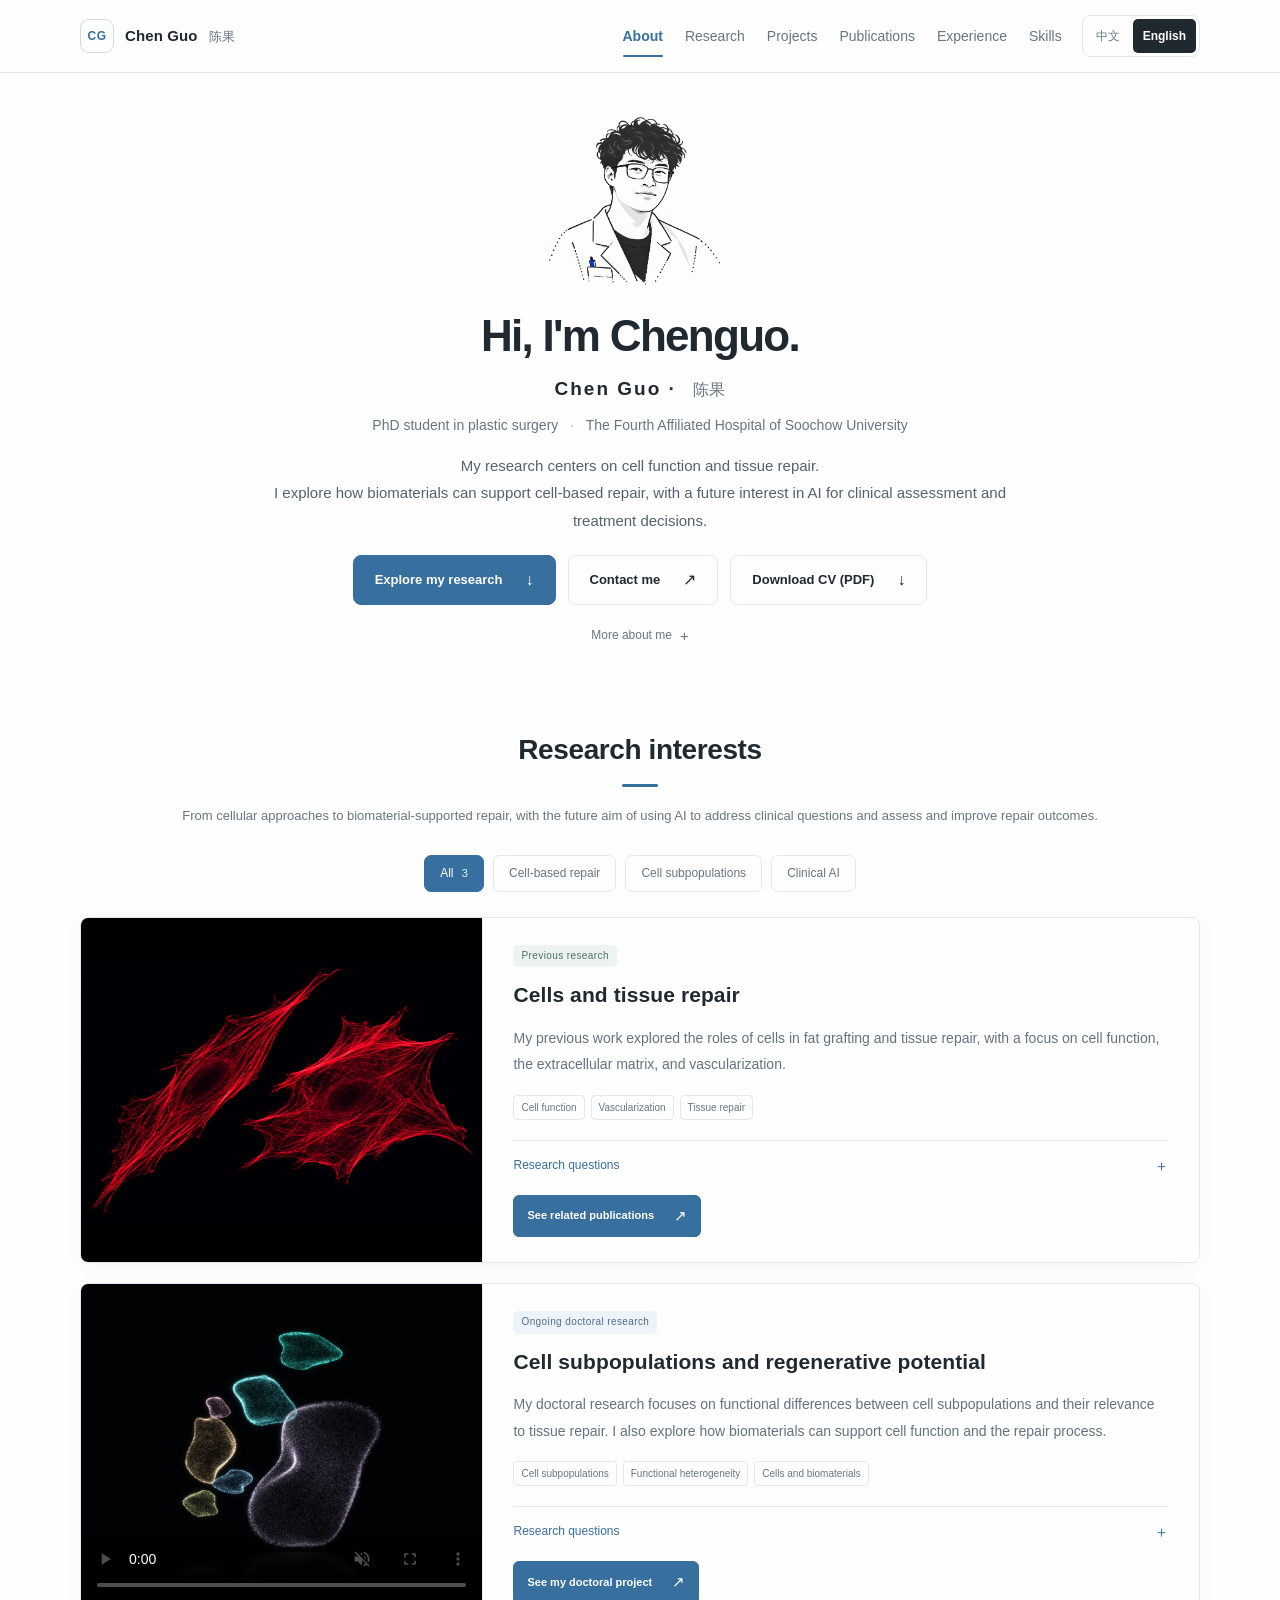
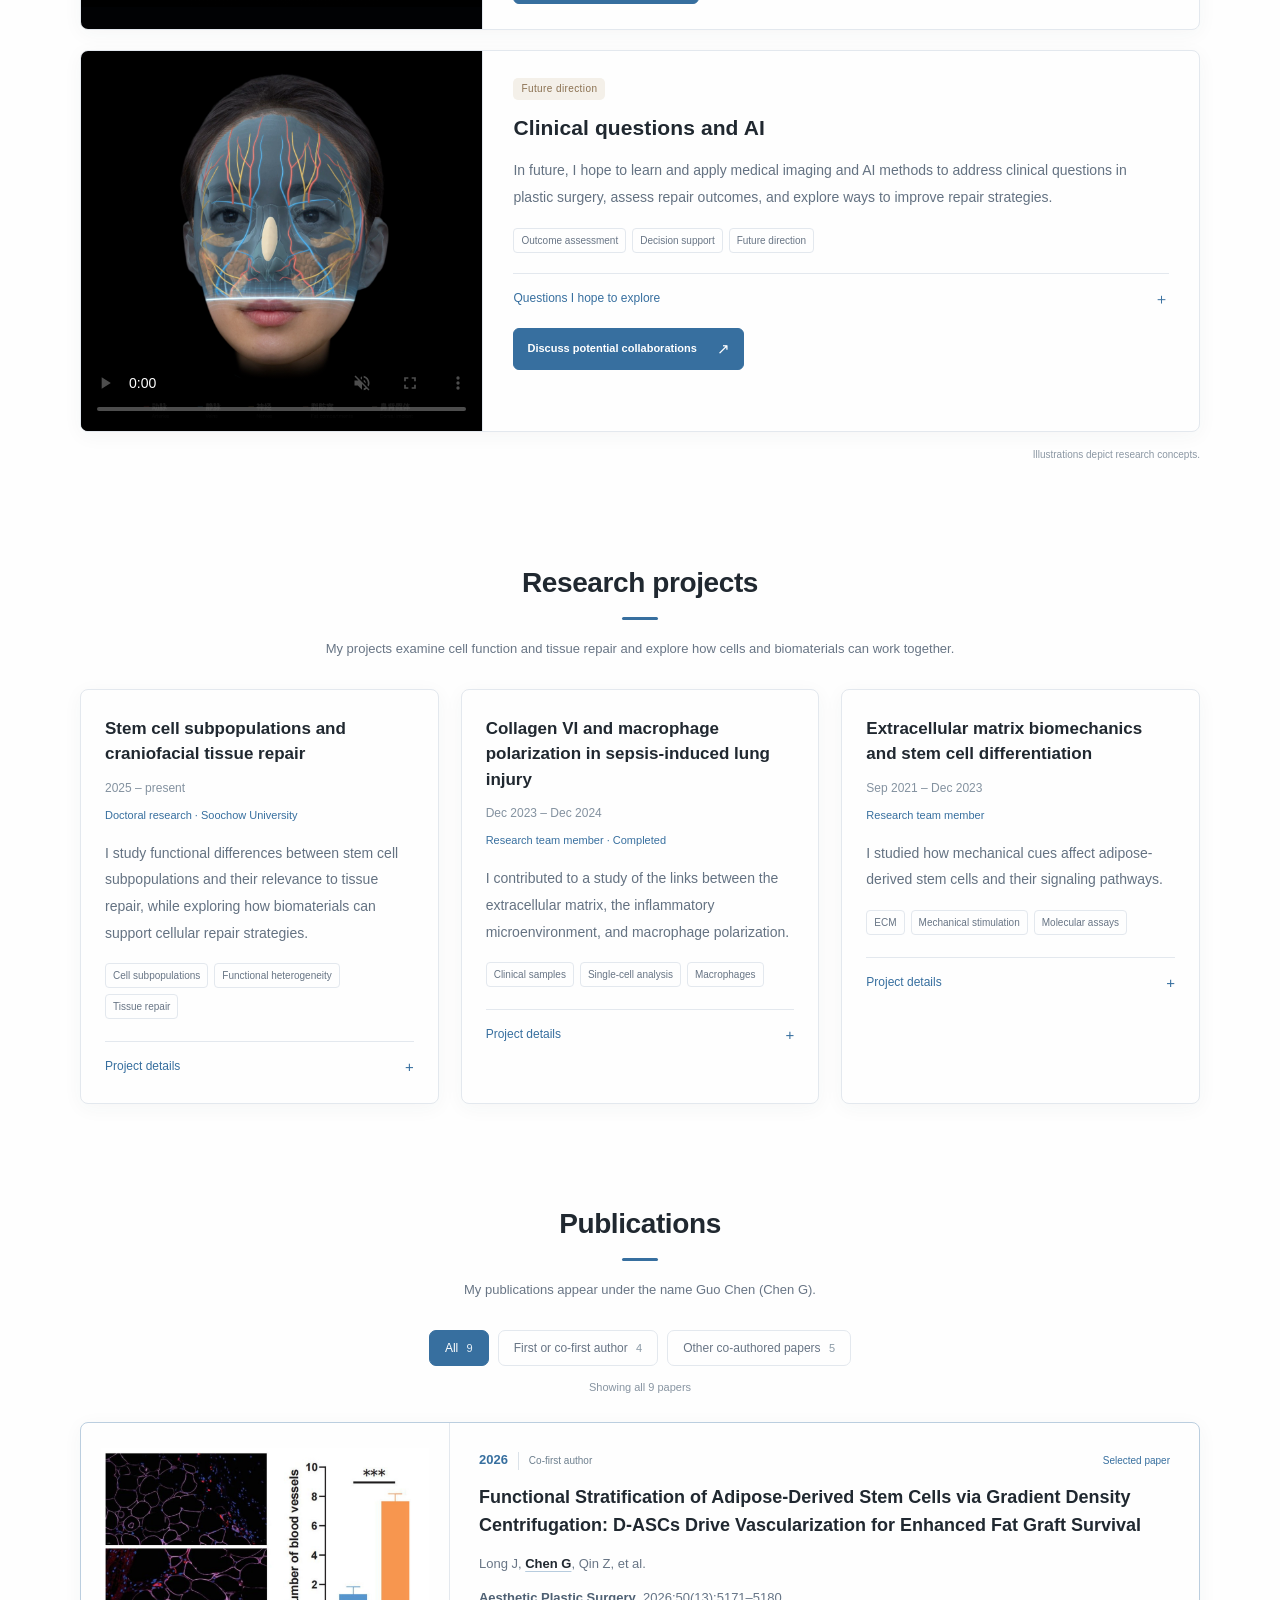
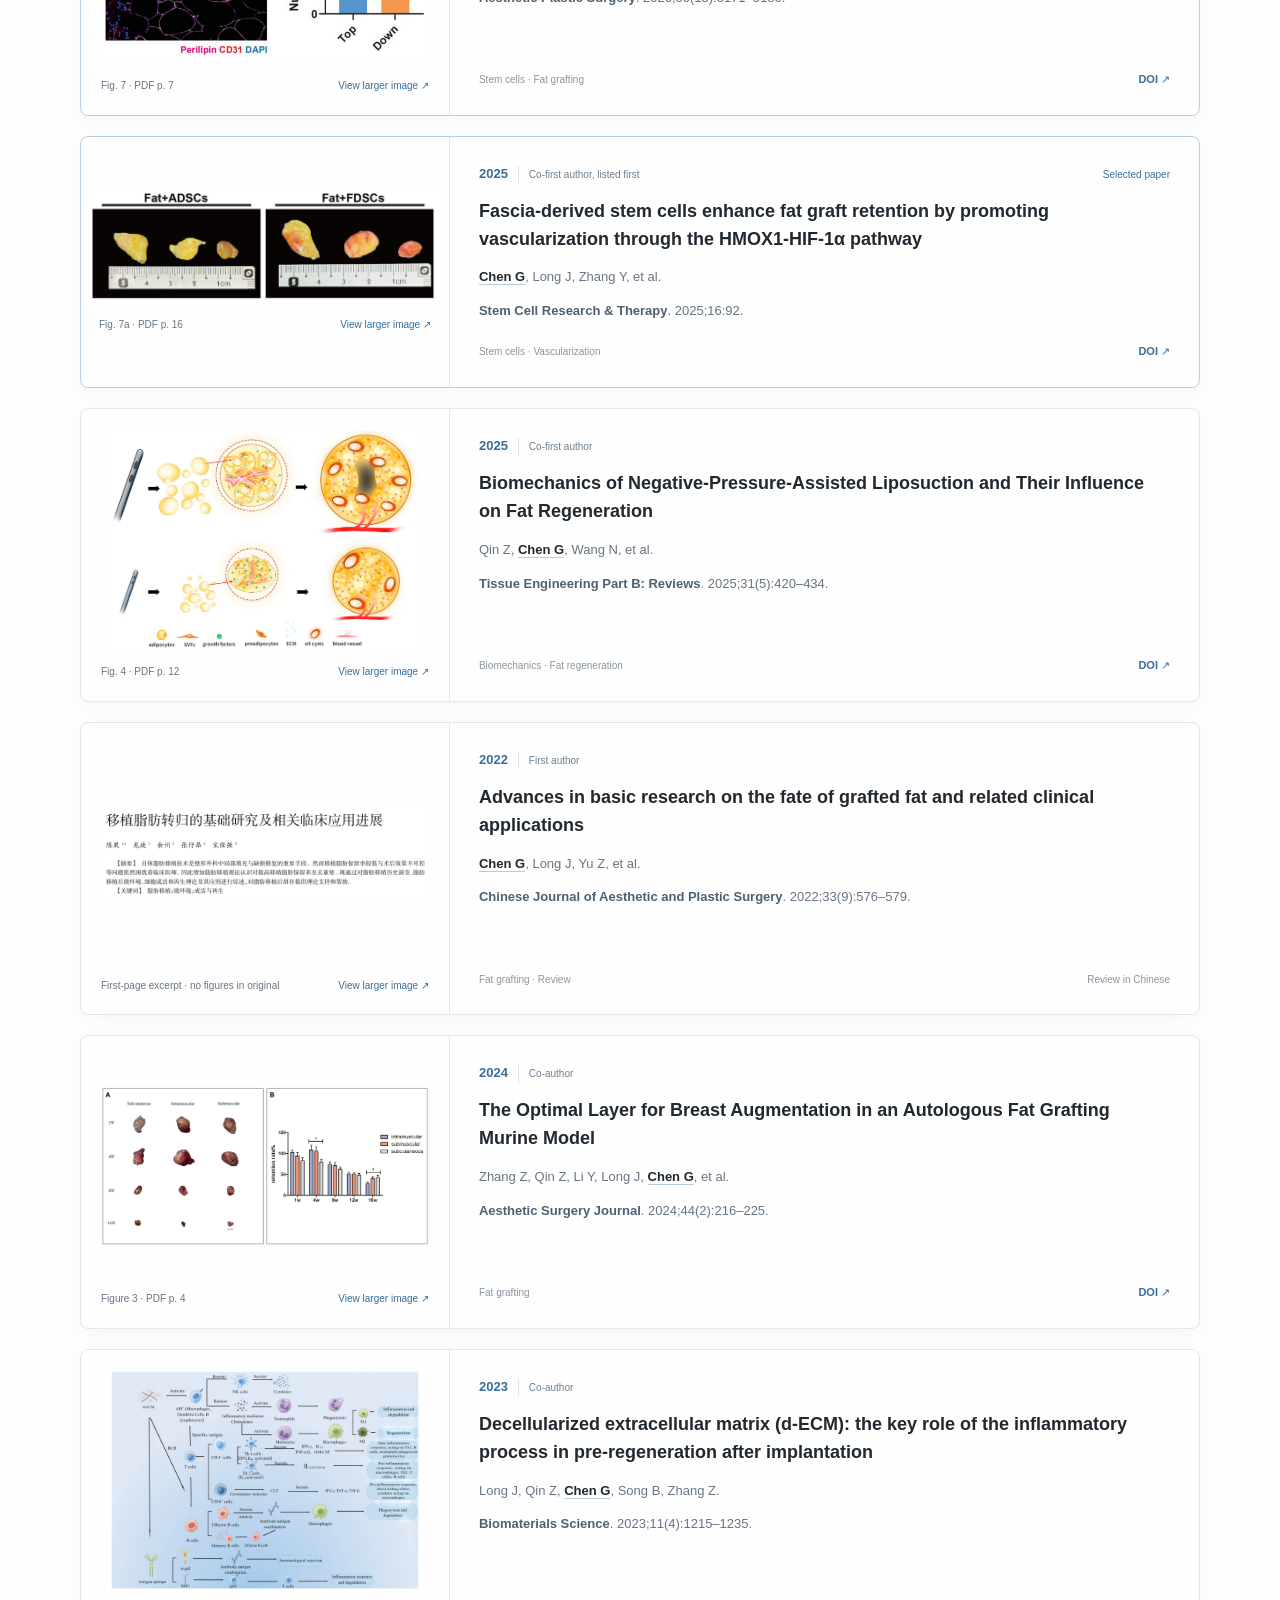
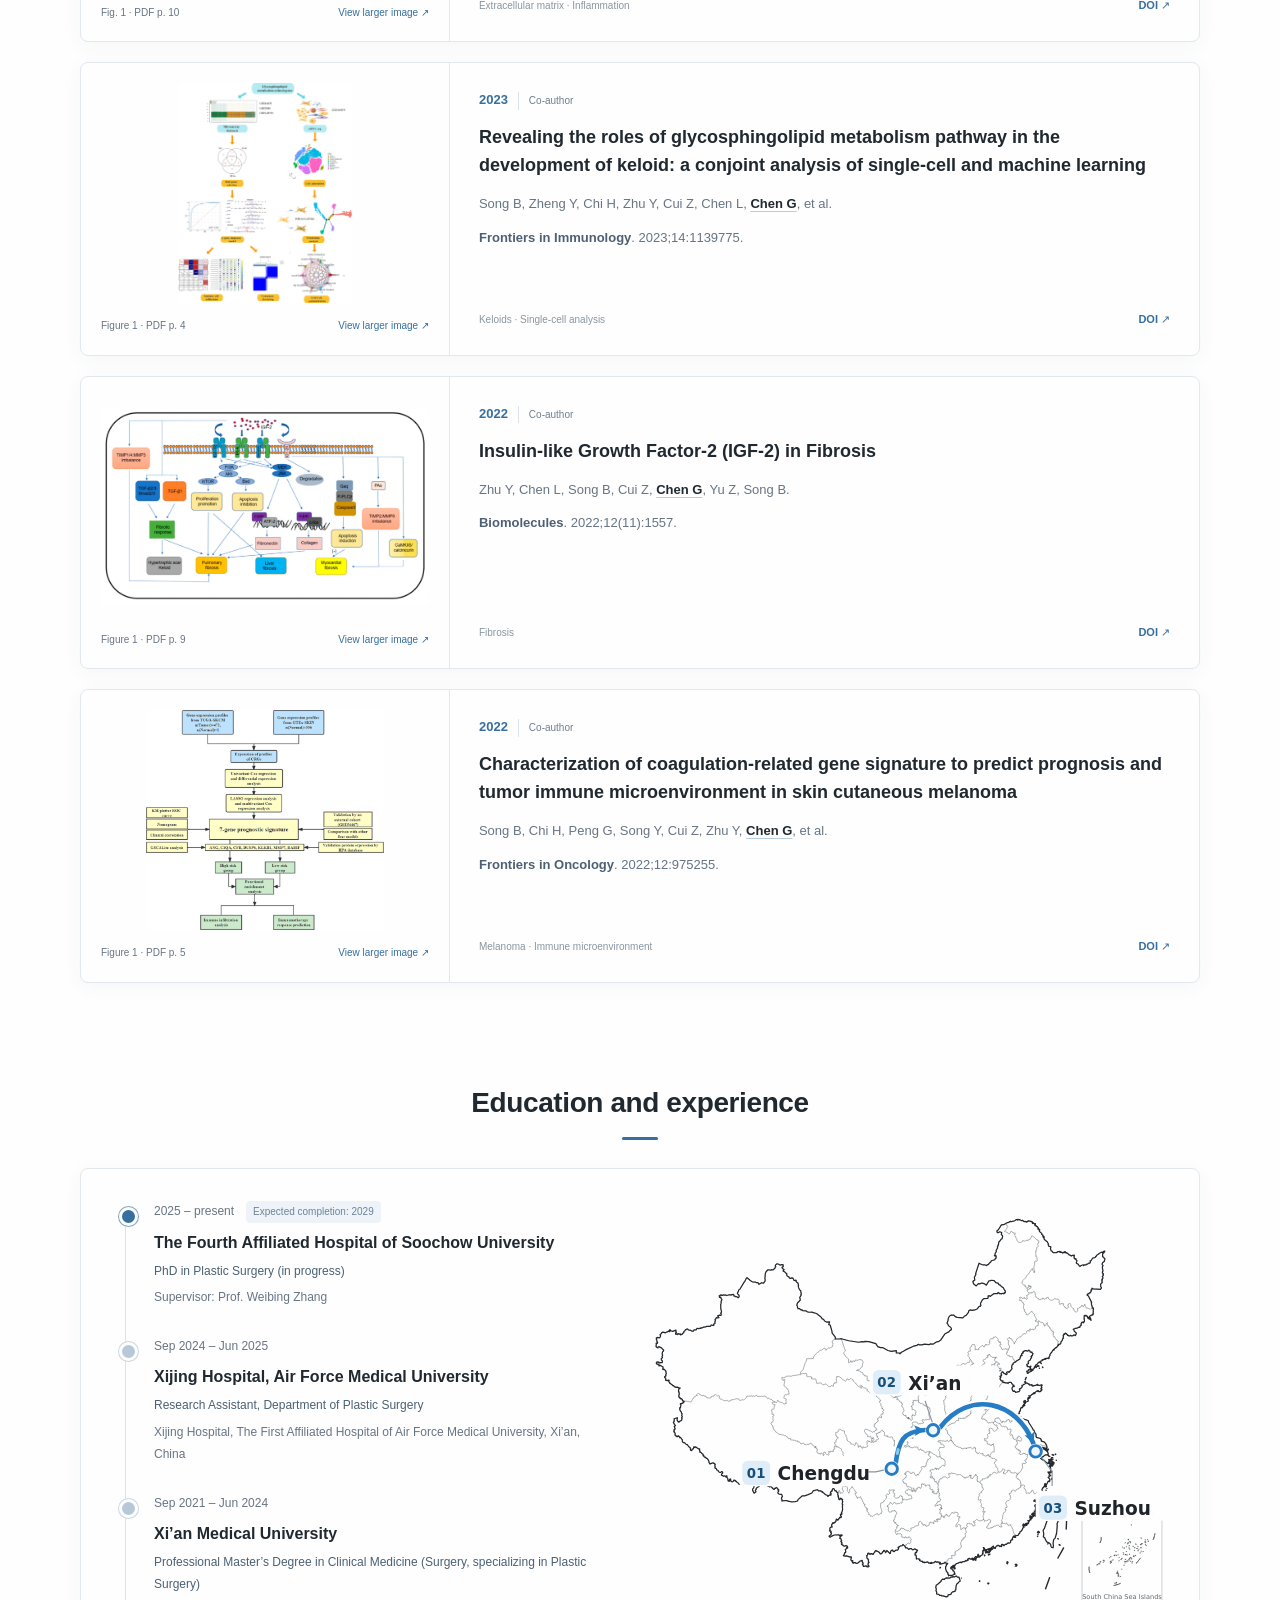
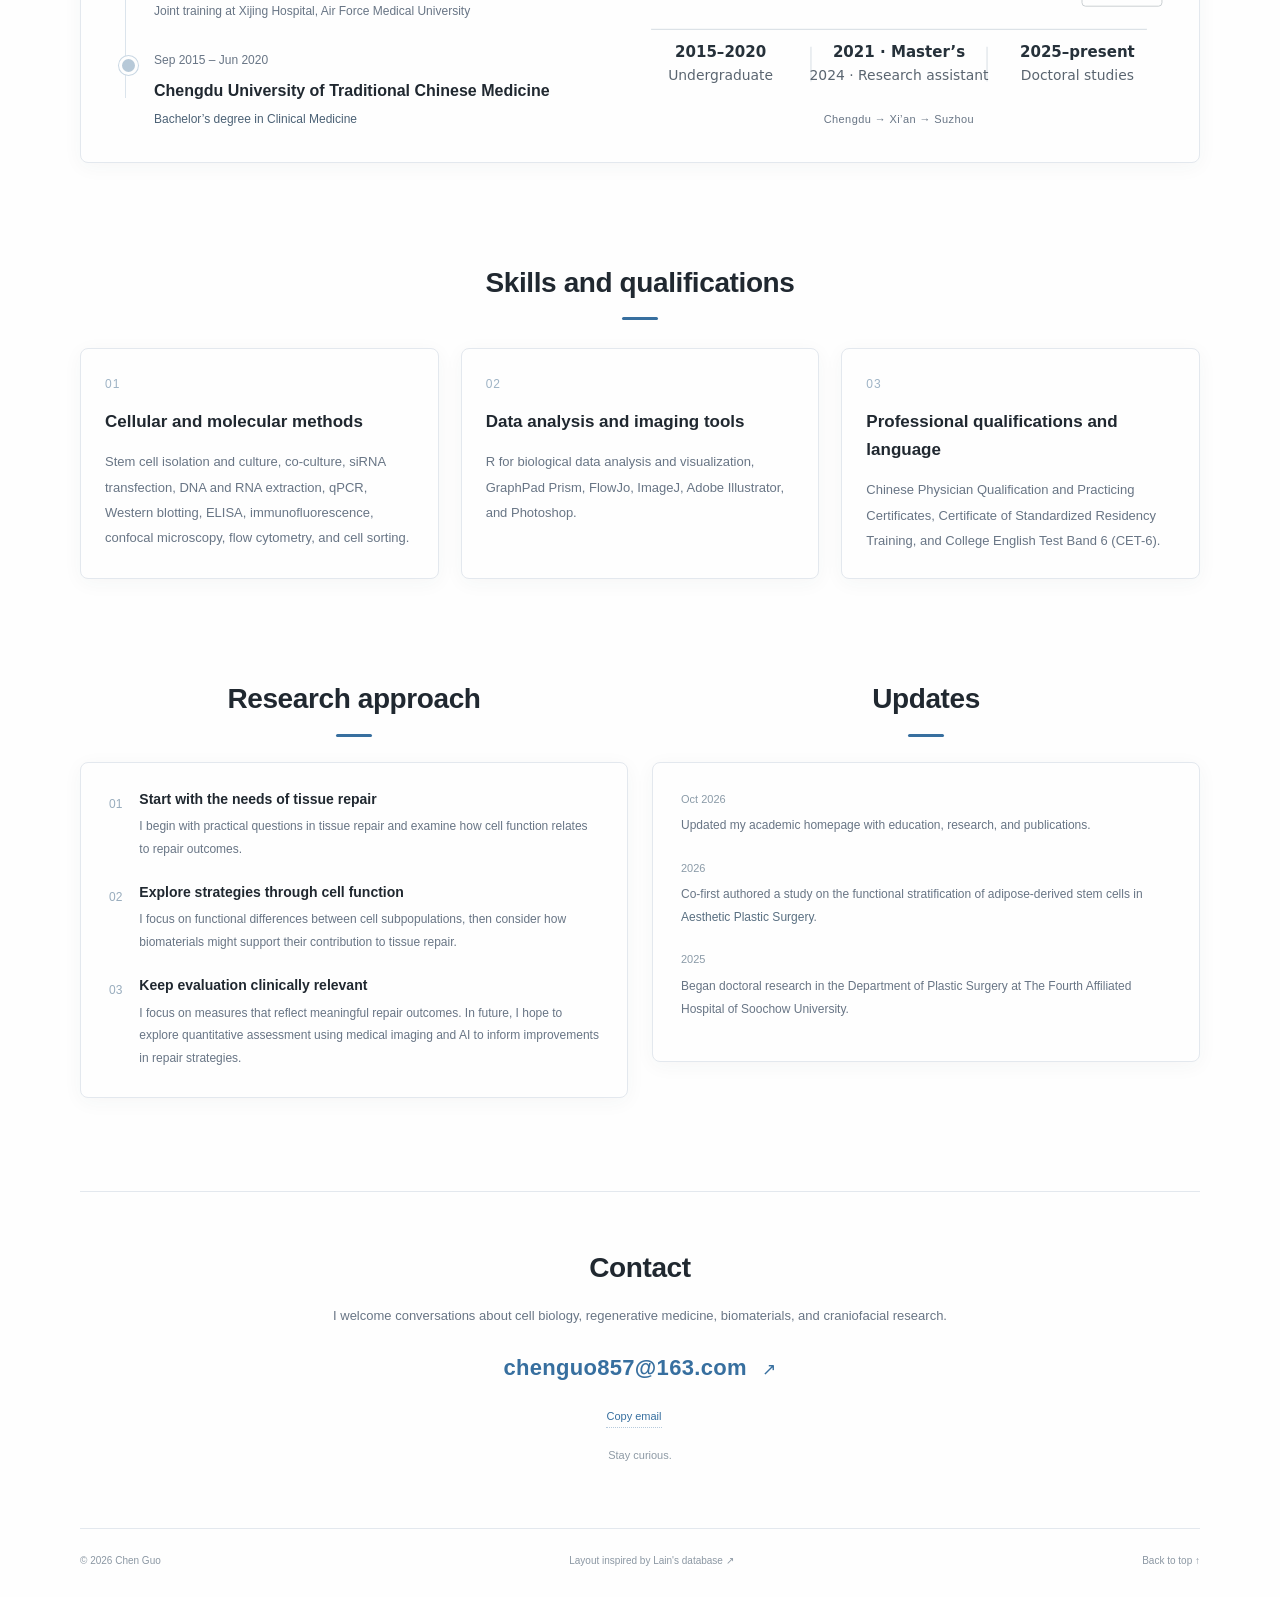
==== commit 29d481eb: "Publish updated research media on both language pages" ====
--- a/en.html
+++ b/en.html
@@ -2,7 +2,7 @@
 <html lang="en"><head>
 <meta charset="utf-8"><meta name="viewport" content="width=device-width,initial-scale=1"><meta name="theme-color" content="#fefefe">
 <meta name="description" content="Chen Guo, PhD student in plastic surgery at Soochow University. Research on cell subpopulations, tissue repair, and biomaterial support, with a future interest in clinical AI. Publications, education, and a downloadable academic CV."><meta name="author" content="Chen Guo">
-<title>Chen Guo | Academic Homepage</title><link rel="icon" href="icon.svg" type="image/svg+xml"><link rel="stylesheet" href="style.css?v=20261117-cv-research">
+<title>Chen Guo | Academic Homepage</title><link rel="icon" href="icon.svg" type="image/svg+xml"><link rel="stylesheet" href="style.css?v=20261118-research-media">
 <link rel="alternate" hreflang="zh-CN" href="index.html"><link rel="alternate" hreflang="en" href="en.html">
 </head>
 <body><a class="skip" href="#main">Skip to content</a>
@@ -19,15 +19,15 @@
 <section class="section container" id="research" aria-labelledby="research-title"><div class="section-heading"><p class="section-kicker" lang="en">RESEARCH INTERESTS</p><h2 id="research-title">Research interests</h2><p class="section-description">From cellular approaches to biomaterial-supported repair, with the future aim of using AI to address clinical questions and assess and improve repair outcomes.</p></div>
 <div class="filters" role="group" aria-label="Filter research interests"><button type="button" class="active" data-filter="all" aria-pressed="true">All <span>3</span></button><button type="button" data-filter="cell" aria-pressed="false">Cell-based repair</button><button type="button" data-filter="subsets" aria-pressed="false">Cell subpopulations</button><button type="button" data-filter="imaging" aria-pressed="false">Clinical AI</button></div><p id="filter-status" class="sr-only" role="status" aria-live="polite">Showing all 3 research areas</p>
 <div class="research-grid"><article class="card research-card" data-category="cell" id="research-cell">
-    <div class="card-visual"><img src="images/cells.svg" alt="Conceptual illustration of cell connections and exchange between cells" width="200" height="130"></div>
+    <div class="card-visual card-visual--phalloidin"><img src="images/cell-subpopulations-phalloidin-v1.png" alt="Phalloidin-inspired illustration of red actin filaments in two spread cells" width="1536" height="1024" loading="lazy" decoding="async"></div>
     <div class="card-body"><span class="status published">Previous research</span><h3>Cells and tissue repair</h3><p class="card-english" lang="en">Cells &amp; Tissue Repair</p><p class="card-description">My previous work explored the roles of cells in fat grafting and tissue repair, with a focus on cell function, the extracellular matrix, and vascularization.</p><div class="tags"><span>Cell function</span><span>Vascularization</span><span>Tissue repair</span></div>
     <details class="card-details"><summary>Research questions<span aria-hidden="true">＋</span></summary><div class="topic-detail"><h4>How cells contribute to repair</h4><p>I study the roles of stem cells in vascularization, graft retention, and tissue regeneration to understand how cell function relates to repair outcomes.</p><p>Which cellular functions can support more effective tissue repair?</p></div><div class="topic-detail"><h4>Connecting cells and biomaterials</h4><p>Building on cell research, I explore how the extracellular matrix and biomaterials can provide an environment that supports cell function.</p><p>How can cellular regenerative potential translate into more consistent repair outcomes?</p></div></details>
     <a class="card-link" href="#publications">See related publications<span aria-hidden="true">↗</span></a></div></article><article class="card research-card" data-category="subsets" id="research-material">
-    <div class="card-visual"><img src="images/cell-subpopulations.svg" alt="Conceptual illustration of cell subpopulations and functional differences" width="200" height="130"></div>
+    <div class="card-visual card-visual--point-cloud"><video class="research-video" width="1200" height="900" autoplay loop muted playsinline controls preload="metadata" poster="images/cell-subpopulations-3d-v3-poster.png" aria-label="Simulated 3D point-cloud illustration of cell subpopulations; not experimental data"><source src="videos/cell-subpopulations-3d-v3.mp4" type="video/mp4"><a href="videos/cell-subpopulations-3d-v3.mp4">View animation</a></video></div>
     <div class="card-body"><span class="status ongoing">Ongoing doctoral research</span><h3>Cell subpopulations and regenerative potential</h3><p class="card-english" lang="en">Cell Subpopulations &amp; Regenerative Potential</p><p class="card-description">My doctoral research focuses on functional differences between cell subpopulations and their relevance to tissue repair. I also explore how biomaterials can support cell function and the repair process.</p><div class="tags"><span>Cell subpopulations</span><span>Functional heterogeneity</span><span>Cells and biomaterials</span></div>
     <details class="card-details"><summary>Research questions<span aria-hidden="true">＋</span></summary><div class="topic-detail"><h4>Understanding differences between cell subpopulations</h4><p>I combine cell biology and bioinformatics to study cell subpopulations and their relationship to tissue repair.</p><p>Which cellular features are associated with regenerative capacity?</p></div><div class="topic-detail"><h4>Supporting cell function</h4><p>With cell function as the focus, I study how biomaterials and the local microenvironment can support cellular contributions to regeneration.</p><p>How can cell characteristics inform the design of repair strategies?</p></div></details>
     <a class="card-link" href="#projects">See my doctoral project<span aria-hidden="true">↗</span></a></div></article><article class="card research-card" data-category="imaging" id="research-imaging">
-    <div class="card-visual"><img src="images/imaging.svg" alt="Conceptual illustration of image segmentation and quantitative assessment" width="200" height="130"></div>
+    <div class="card-visual card-visual--xray"><video class="research-video research-video--portrait" width="960" height="1152" autoplay loop muted playsinline controls preload="metadata" poster="images/clinical-ai-facial-scan-v7-poster.jpg" aria-label="Illustrative 3D scan from crown to chin revealing facial vessels, nerves, fat compartments and a nasal bridge implant"><source src="videos/clinical-ai-facial-scan-v7.mp4" type="video/mp4"><a href="videos/clinical-ai-facial-scan-v7.mp4">View animation</a></video></div>
     <div class="card-body"><span class="status future">Future direction</span><h3>Clinical questions and AI</h3><p class="card-english" lang="en">Clinical Questions &amp; AI</p><p class="card-description">In future, I hope to learn and apply medical imaging and AI methods to address clinical questions in plastic surgery, assess repair outcomes, and explore ways to improve repair strategies.</p><div class="tags"><span>Outcome assessment</span><span>Decision support</span><span>Future direction</span></div>
     <details class="card-details"><summary>Questions I hope to explore<span aria-hidden="true">＋</span></summary><div class="topic-detail"><h4>Let clinical questions guide the methods</h4><p>Starting with questions about measuring repair outcomes and comparing treatment strategies, I hope to explore medical image analysis, clinical data analysis, and model evaluation.</p><p>I plan to develop this work with suitable data and technical collaborators, keeping the clinical meaning of the results central.</p></div></details>
     <a class="card-link" href="#contact">Discuss potential collaborations<span aria-hidden="true">↗</span></a></div></article></div><p class="image-note">Illustrations depict research concepts.</p></section>
--- a/style.css
+++ b/style.css
@@ -78,3 +78,34 @@
   html[lang="en"] .filters button{line-height:1.6}
   html[lang="en"] .figure-dialog-header{align-items:flex-start}
 }
+
+/* Phalloidin illustration in the cell and tissue repair card. */
+.card-visual--phalloidin {
+  padding: 0;
+  overflow: hidden;
+  background: #000;
+}
+.card-visual--phalloidin img {
+  width: 100%;
+  height: auto;
+}
+.research-card:hover .card-visual--phalloidin img {
+  transform: none;
+}
+@media (max-width: 768px) {
+  .card-visual--phalloidin {
+    height: auto;
+  }
+}
+
+/* Locally approved 3D concept animation in the cell-subpopulation card. */
+#research-material .card-visual--point-cloud{margin:0;padding:0;background:#010204;overflow:hidden;align-items:center}
+#research-material .research-video{display:block;width:100%;max-width:100%;height:auto;aspect-ratio:4/3;object-fit:contain;background:#010204}
+#research-material .research-video:focus-visible{outline:3px solid #7ea7cb;outline-offset:-3px}
+@media(max-width:768px){#research-material .card-visual--point-cloud{height:auto;min-height:0;padding:0}}
+
+/* Full-face anatomical scan in the clinical AI card. */
+#research-imaging .card-visual--xray{margin:0;padding:0;background:#000;overflow:hidden;align-items:center}
+#research-imaging .research-video--portrait{display:block;width:100%;max-width:100%;height:auto;max-height:380px;aspect-ratio:5/6;object-fit:contain;background:#000}
+#research-imaging .research-video--portrait:focus-visible{outline:3px solid #7ea7cb;outline-offset:-3px}
+@media(max-width:768px){#research-imaging .card-visual--xray{height:auto;min-height:0;padding:0}#research-imaging .research-video--portrait{max-height:420px}}
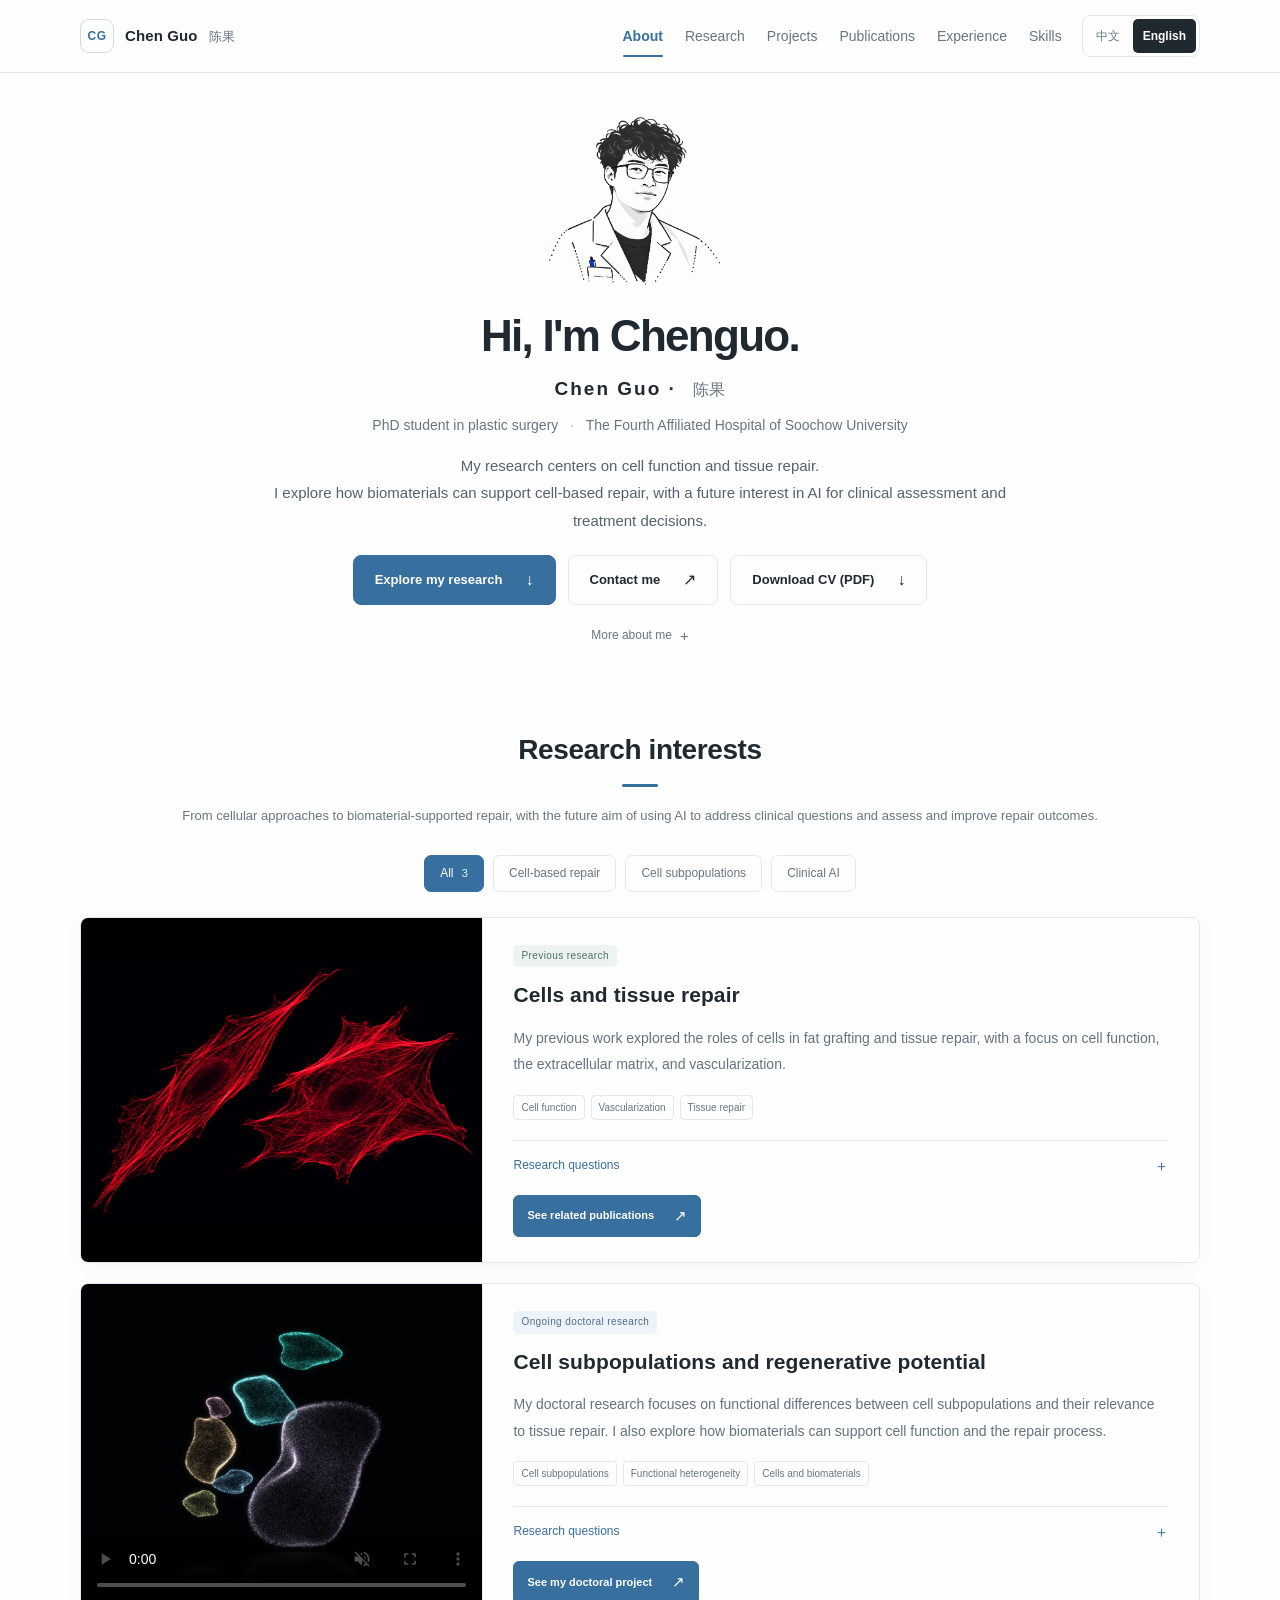
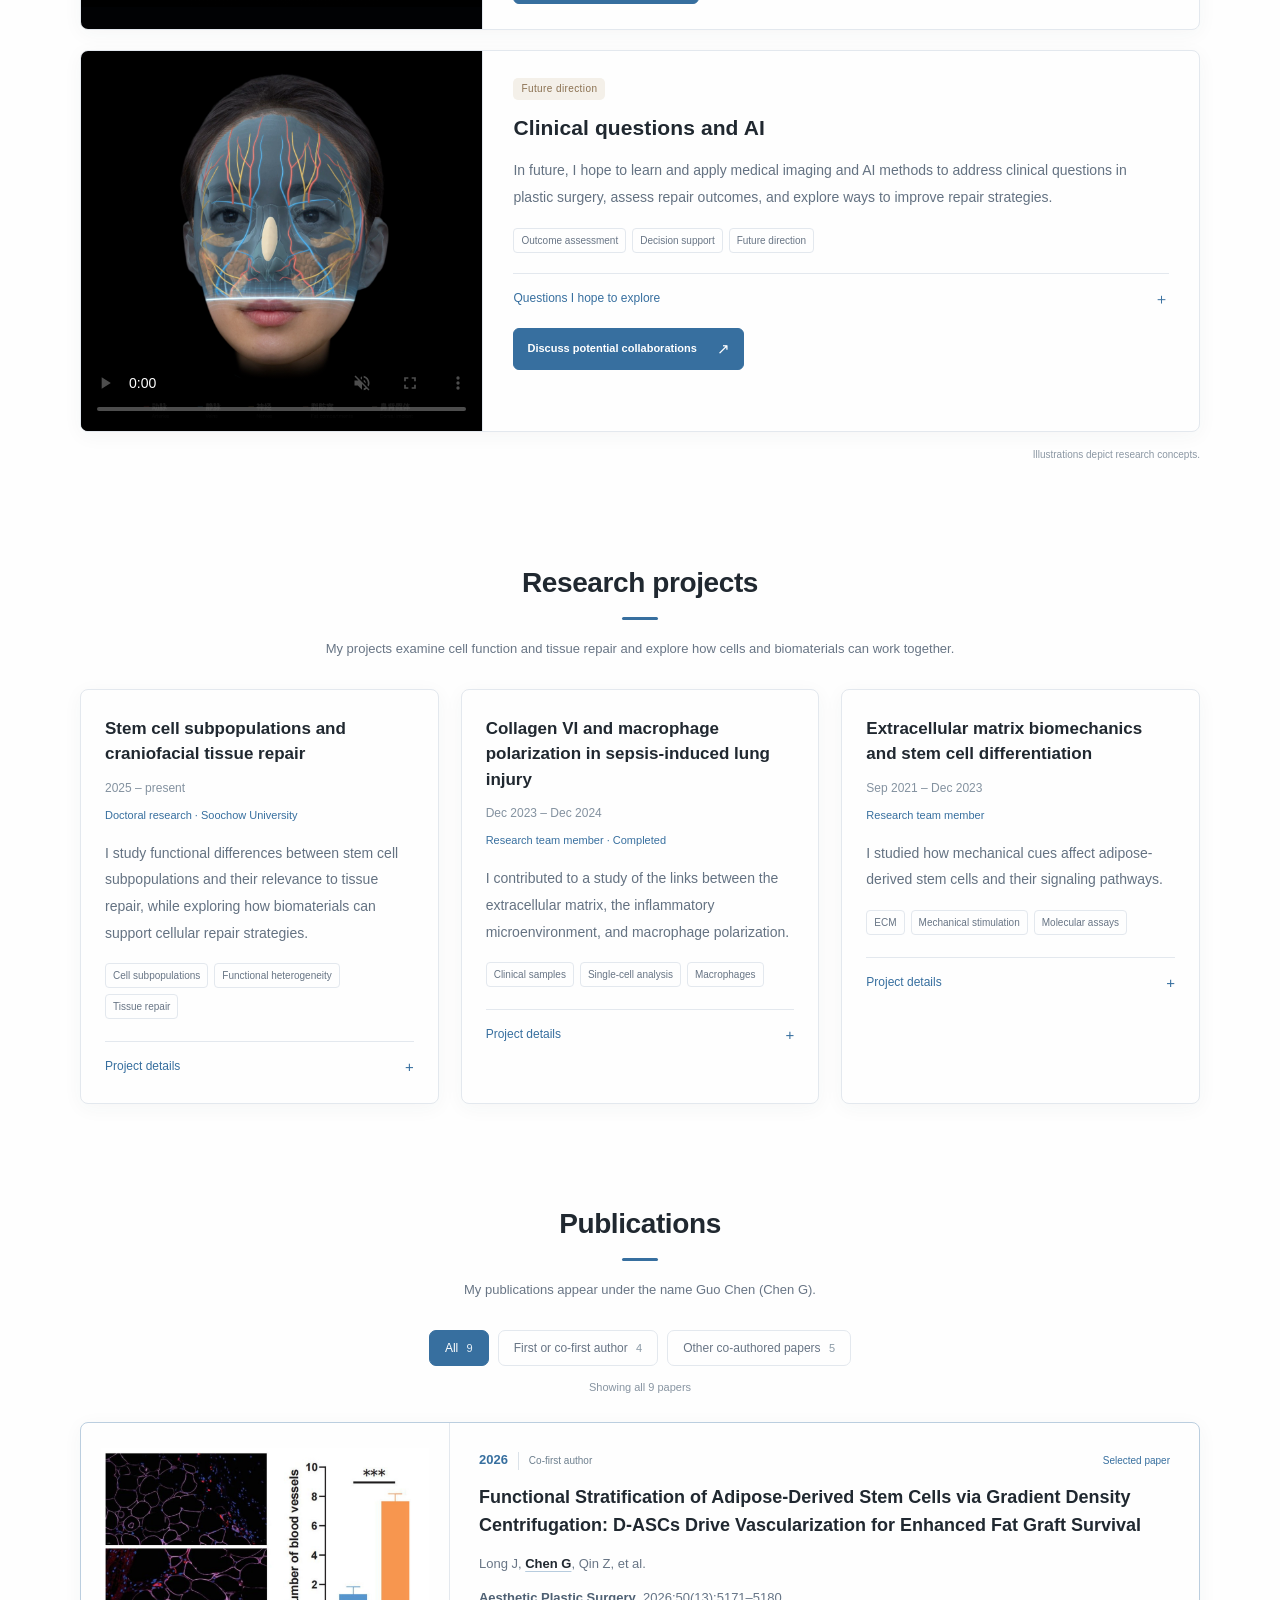
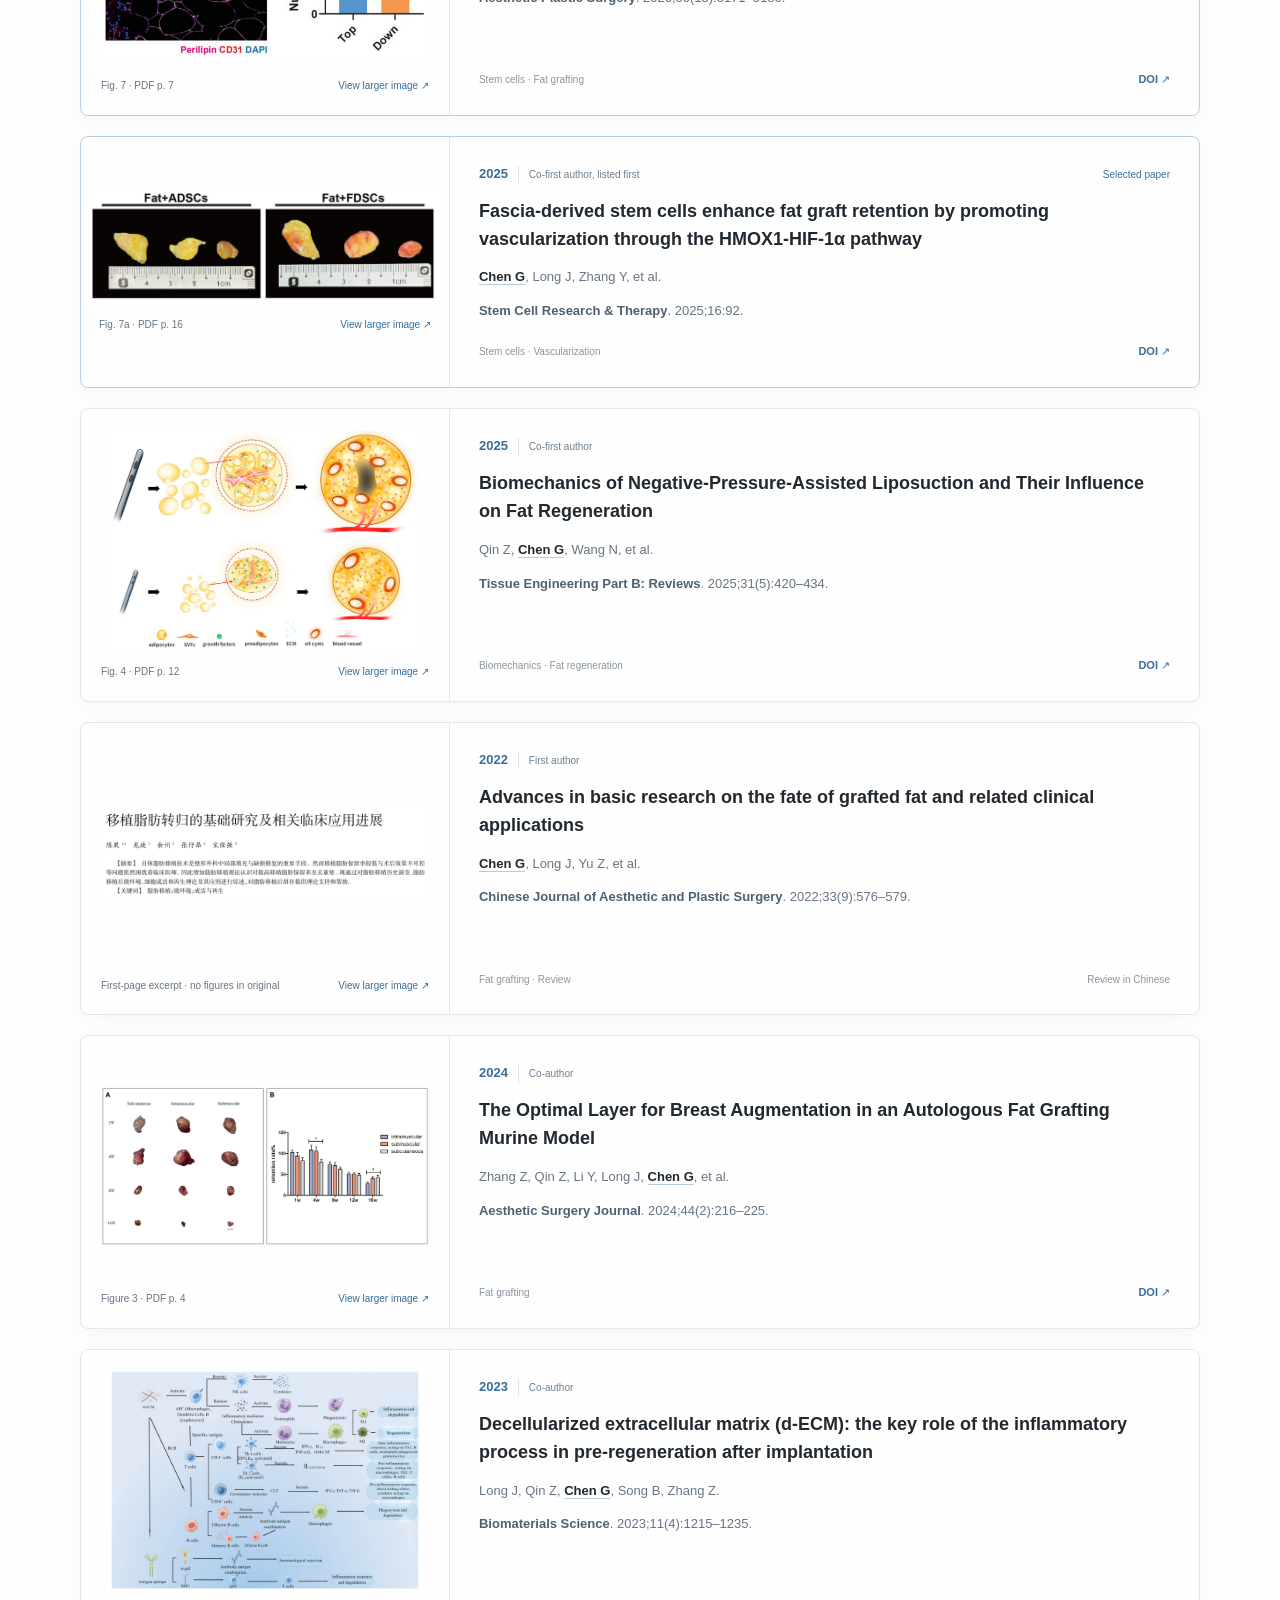
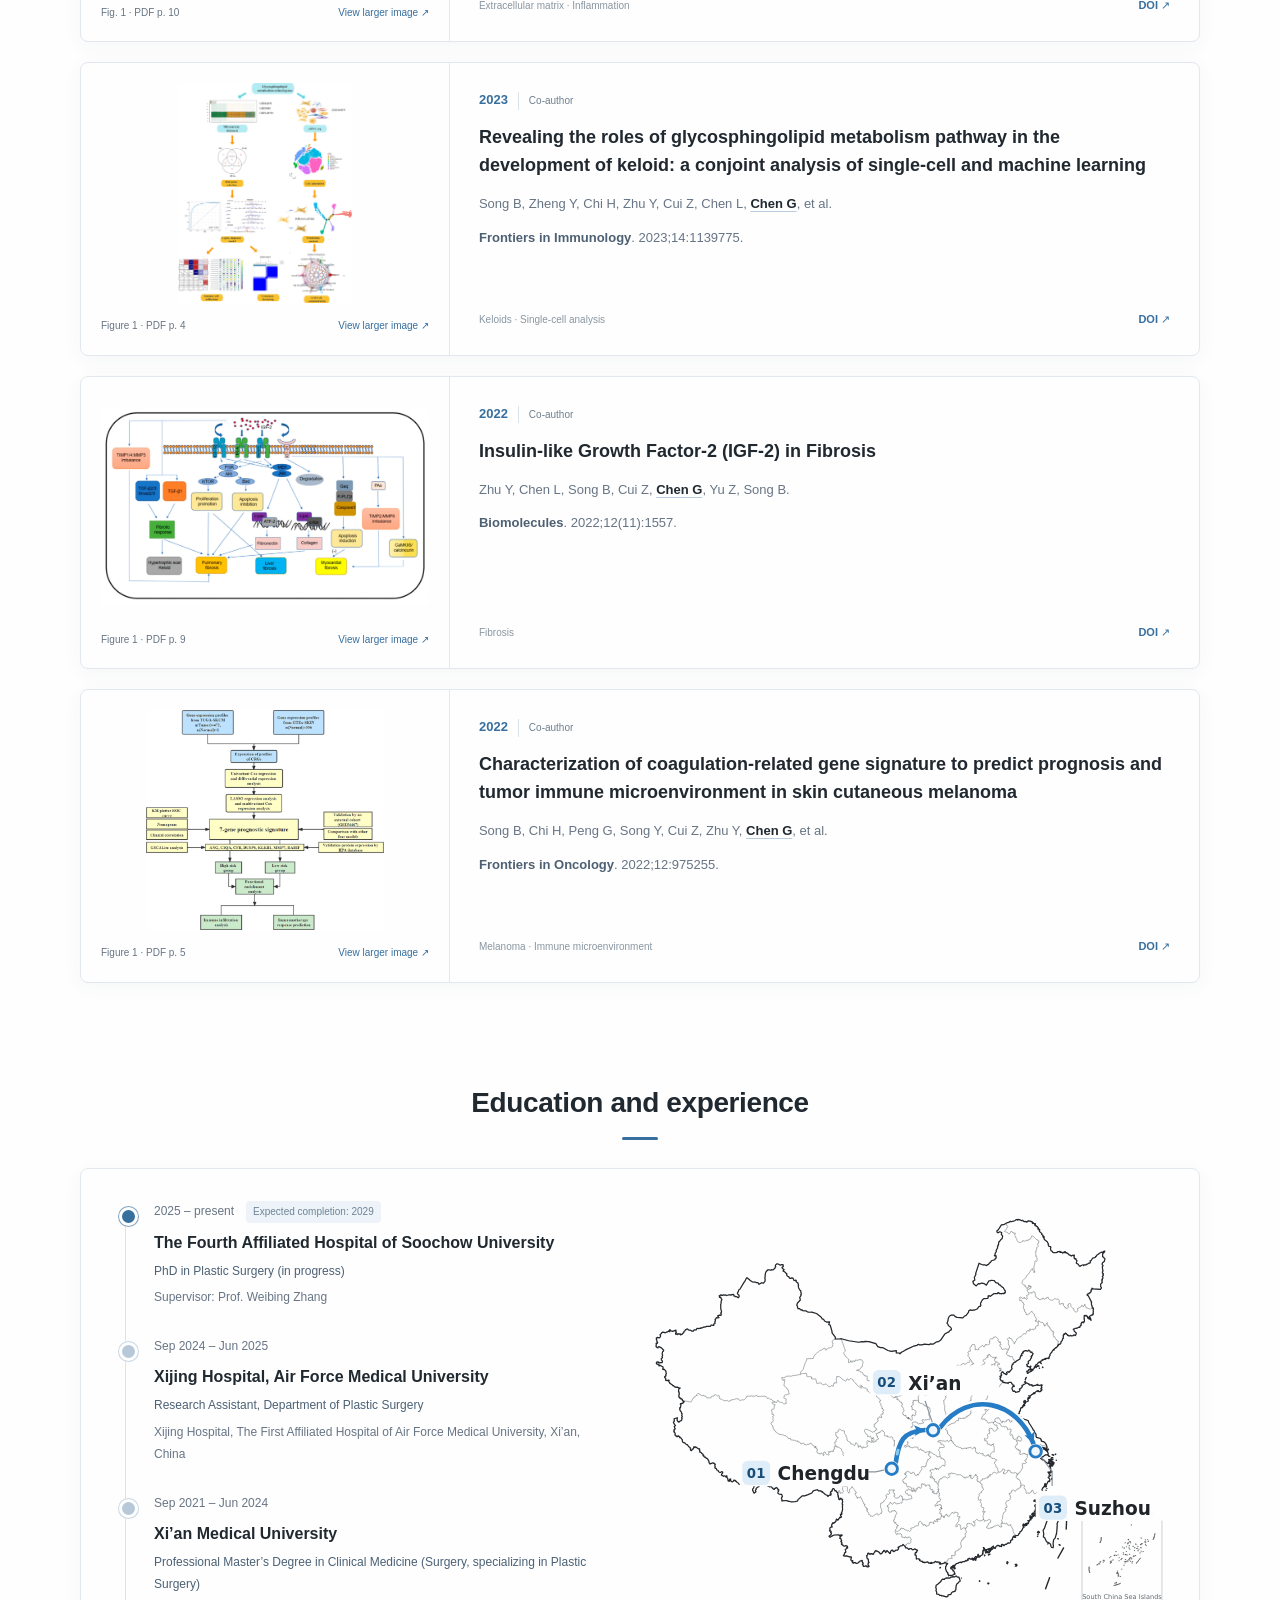
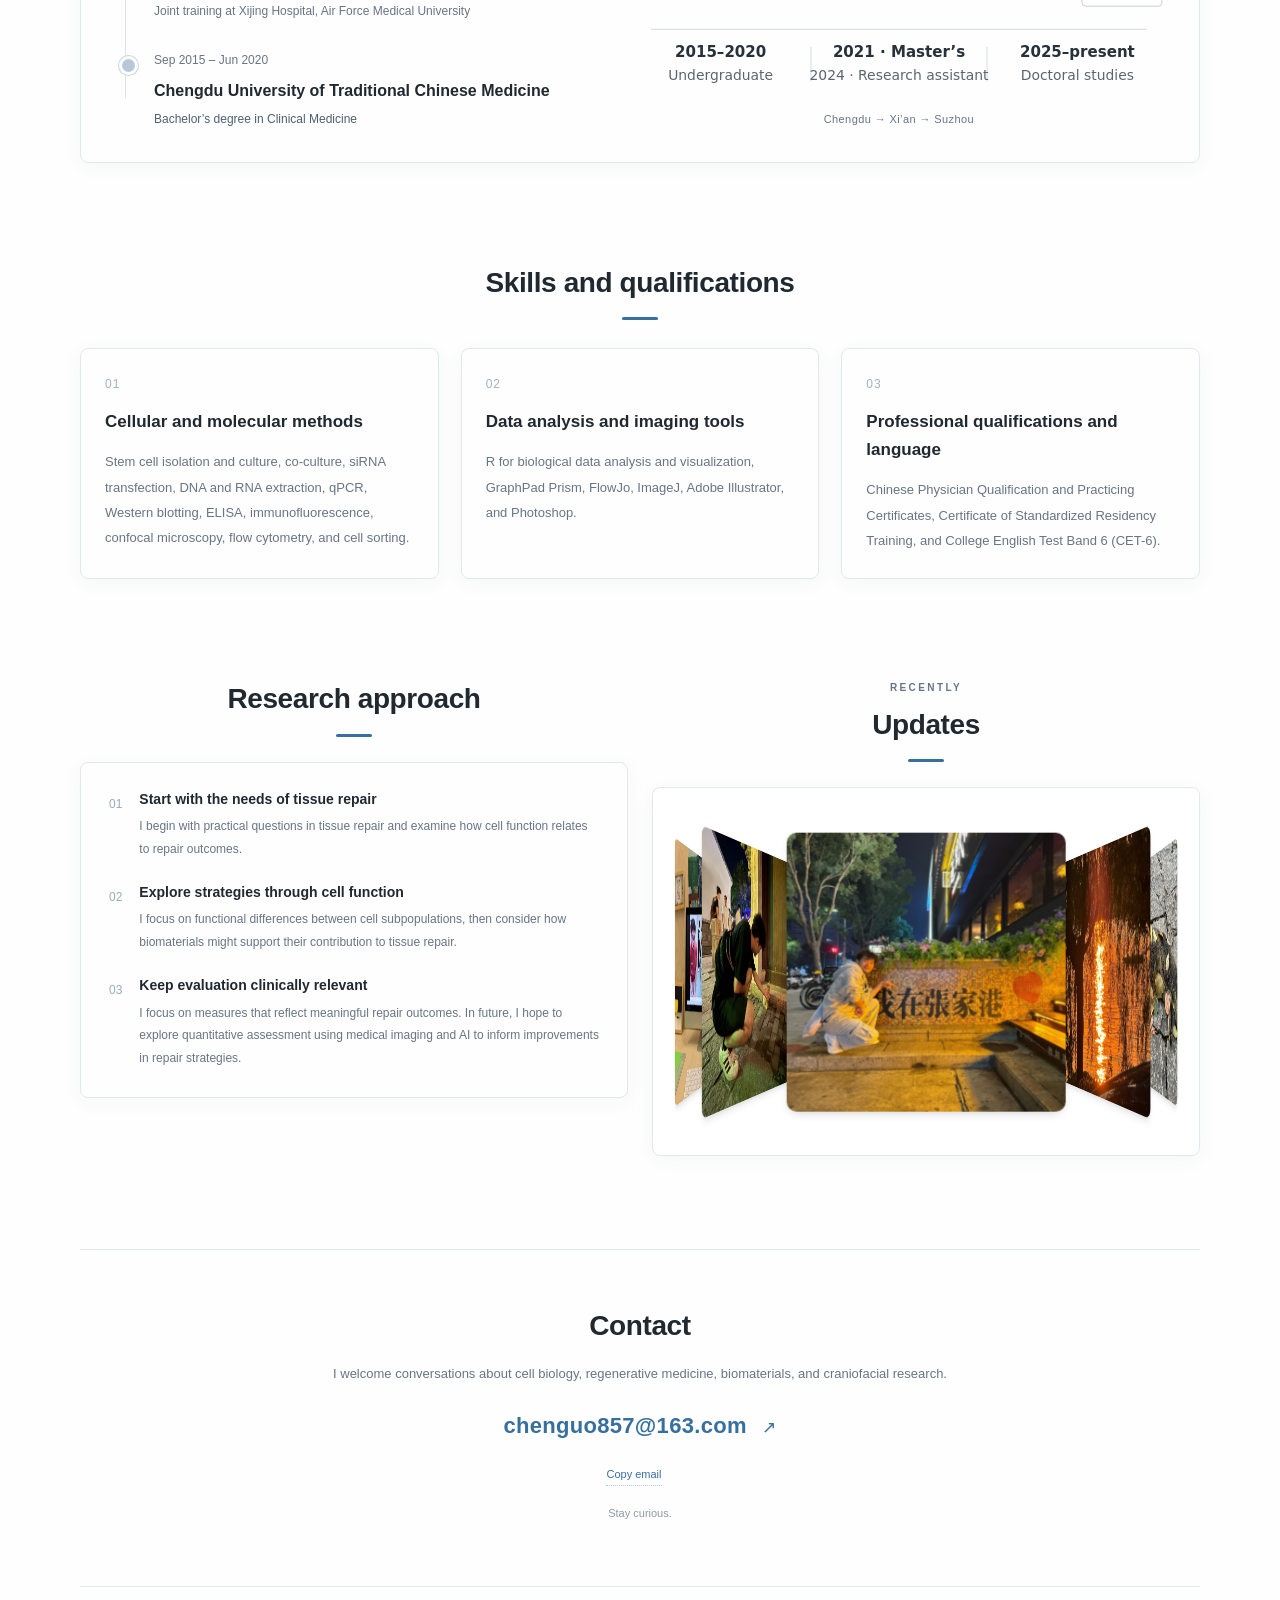
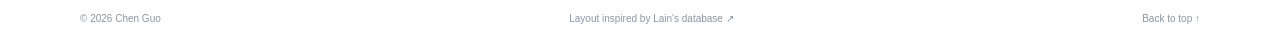
==== commit 60ccb67b: "Publish the five-photo carousel on the Chinese and English homepages" ====
--- a/en.html
+++ b/en.html
@@ -4,6 +4,7 @@
 <meta name="description" content="Chen Guo, PhD student in plastic surgery at Soochow University. Research on cell subpopulations, tissue repair, and biomaterial support, with a future interest in clinical AI. Publications, education, and a downloadable academic CV."><meta name="author" content="Chen Guo">
 <title>Chen Guo | Academic Homepage</title><link rel="icon" href="icon.svg" type="image/svg+xml"><link rel="stylesheet" href="style.css?v=20261118-research-media">
 <link rel="alternate" hreflang="zh-CN" href="index.html"><link rel="alternate" hreflang="en" href="en.html">
+<link rel="stylesheet" href="recent-album.css?v=20261119-2">
 </head>
 <body><a class="skip" href="#main">Skip to content</a>
 <header class="site-header"><div class="header-inner"><a class="brand" href="#top" aria-label="Chen Guo, back to top"><span class="brand-mark" aria-hidden="true">CG</span><span>Chen Guo <span class="brand-cn" lang="zh-CN">陈果</span></span></a><nav class="site-nav" aria-label="Section navigation"><a href="#about">About</a><a href="#research">Research</a><a href="#projects">Projects</a><a href="#publications">Publications</a><a href="#experience">Experience</a><a href="#skills">Skills</a></nav><nav class="language-switch" aria-label="Language selection"><a href="index.html" lang="zh-CN" hreflang="zh-CN" data-language-link="">中文</a><a href="en.html" lang="en" hreflang="en" data-language-link="" aria-current="page">English</a></nav></div></header>
@@ -42,9 +43,15 @@
 <article class="timeline-entry"><div class="timeline-date">Sep 2015 – Jun 2020</div><div><h3>Chengdu University of Traditional Chinese Medicine</h3><p class="position">Bachelor’s degree in Clinical Medicine</p></div></article>
 </div><figure class="experience-map"><img src="images/education-journey-en.svg?v=20261116-emphasis" width="480" height="430" loading="lazy" decoding="async" alt="Map of China showing my education and research journey. Blue arrows connect Chengdu, where I earned my bachelor’s degree from 2015 to 2020, Xi’an, where I began a master’s degree in 2021 and became a research assistant at Xijing Hospital in 2024, and Suzhou, where I began my PhD in 2025."><figcaption>Chengdu → Xi’an → Suzhou</figcaption></figure></div></section>
 <section class="section container" id="skills" aria-labelledby="skills-title"><div class="section-heading"><p class="section-kicker" lang="en">SKILLS &amp; QUALIFICATIONS</p><h2 id="skills-title">Skills and qualifications</h2></div><dl class="skill-grid"><div class="card skill-card"><span class="skill-index" aria-hidden="true">01</span><dt>Cellular and molecular methods</dt><dd>Stem cell isolation and culture, co-culture, siRNA transfection, DNA and RNA extraction, qPCR, Western blotting, ELISA, immunofluorescence, confocal microscopy, flow cytometry, and cell sorting.</dd></div><div class="card skill-card"><span class="skill-index" aria-hidden="true">02</span><dt>Data analysis and imaging tools</dt><dd>R for biological data analysis and visualization, GraphPad Prism, FlowJo, ImageJ, Adobe Illustrator, and Photoshop.</dd></div><div class="card skill-card"><span class="skill-index" aria-hidden="true">03</span><dt>Professional qualifications and language</dt><dd>Chinese Physician Qualification and Practicing Certificates, Certificate of Standardized Residency Training, and College English Test Band 6 (CET-6).</dd></div></dl></section>
-<div class="container supplementary-grid"><section class="section compact-section" id="perspective" aria-labelledby="perspective-title"><div class="section-heading"><p class="section-kicker" lang="en">RESEARCH PERSPECTIVE</p><h2 id="perspective-title">Research approach</h2></div><div class="card supplementary-card"><div class="perspective-list"><div><span class="step">01</span><div><h3>Start with the needs of tissue repair</h3><p>I begin with practical questions in tissue repair and examine how cell function relates to repair outcomes.</p></div></div><div><span class="step">02</span><div><h3>Explore strategies through cell function</h3><p>I focus on functional differences between cell subpopulations, then consider how biomaterials might support their contribution to tissue repair.</p></div></div><div><span class="step">03</span><div><h3>Keep evaluation clinically relevant</h3><p>I focus on measures that reflect meaningful repair outcomes. In future, I hope to explore quantitative assessment using medical imaging and AI to inform improvements in repair strategies.</p></div></div></div></div></section><section class="section compact-section" id="news" aria-labelledby="news-title"><div class="section-heading"><p class="section-kicker" lang="en">RECENTLY</p><h2 id="news-title">Updates</h2></div><div class="card supplementary-card"><ul class="news-list"><li><time datetime="2026-10">Oct 2026</time><span>Updated my academic homepage with education, research, and publications.</span></li><li><time datetime="2026">2026</time><span>Co-first authored a study on the functional stratification of adipose-derived stem cells in <em>Aesthetic Plastic Surgery</em>.</span></li><li><time datetime="2025">2025</time><span>Began doctoral research in the Department of Plastic Surgery at The Fourth Affiliated Hospital of Soochow University.</span></li></ul></div></section></div>
+<div class="container supplementary-grid"><section class="section compact-section" id="perspective" aria-labelledby="perspective-title"><div class="section-heading"><p class="section-kicker" lang="en">RESEARCH PERSPECTIVE</p><h2 id="perspective-title">Research approach</h2></div><div class="card supplementary-card"><div class="perspective-list"><div><span class="step">01</span><div><h3>Start with the needs of tissue repair</h3><p>I begin with practical questions in tissue repair and examine how cell function relates to repair outcomes.</p></div></div><div><span class="step">02</span><div><h3>Explore strategies through cell function</h3><p>I focus on functional differences between cell subpopulations, then consider how biomaterials might support their contribution to tissue repair.</p></div></div><div><span class="step">03</span><div><h3>Keep evaluation clinically relevant</h3><p>I focus on measures that reflect meaningful repair outcomes. In future, I hope to explore quantitative assessment using medical imaging and AI to inform improvements in repair strategies.</p></div></div></div></div></section><section class="section compact-section" id="news" aria-labelledby="news-title"><div class="section-heading"><p class="section-kicker" lang="en">RECENTLY</p><h2 id="news-title">Updates</h2></div><div class="card supplementary-card album-card"><div class="album-stage" role="group" aria-label="Life in pictures" data-photo-album>
+<button type="button" class="album-cover" data-slot="0" style="--crop: 30% 50%" data-photo-label="A night out in Zhangjiagang" aria-label="A night out in Zhangjiagang · View photo" tabindex="0"><img src="images/recent/01.webp" alt="" draggable="false" decoding="async" loading="lazy"></button>
+<button type="button" class="album-cover" data-slot="1" style="--crop: 50% 56%" data-photo-label="Sunset reflected on the water" aria-label="Sunset reflected on the water · View photo" tabindex="-1"><img src="images/recent/02.webp" alt="" draggable="false" decoding="async" loading="lazy"></button>
+<button type="button" class="album-cover" data-slot="2" style="--crop: 38% 50%" data-photo-label="A cat asleep among fallen leaves" aria-label="A cat asleep among fallen leaves · View photo" tabindex="-1"><img src="images/recent/03.webp" alt="" draggable="false" decoding="async" loading="lazy"></button>
+<button type="button" class="album-cover" data-slot="-2" style="--crop: 82% 50%" data-photo-label="A computer screen on a desk" aria-label="A computer screen on a desk · View photo" tabindex="-1"><img src="images/recent/04.webp" alt="" draggable="false" decoding="async" loading="lazy"></button>
+<button type="button" class="album-cover" data-slot="-1" style="--crop: 50% 70%" data-photo-label="A person crouching by a doorway at night" aria-label="A person crouching by a doorway at night · View photo" tabindex="-1"><img src="images/recent/05.webp" alt="" draggable="false" decoding="async" loading="lazy"></button>
+</div></div></section></div>
 <section class="contact container" id="contact" aria-labelledby="contact-title"><p class="section-kicker" lang="en">LET’S CONNECT</p><h2 id="contact-title">Contact</h2><p>I welcome conversations about cell biology, regenerative medicine, biomaterials, and craniofacial research.</p><a class="contact-email" href="mailto:chenguo857@163.com">chenguo857@163.com <span aria-hidden="true">↗</span></a><div class="email-line"><button type="button" id="copy-email" aria-label="Copy email address chenguo857@163.com">Copy email</button><span id="copy-status" role="status" aria-live="polite"></span></div>
 <p class="signoff">Stay curious.</p></section>
 </main><footer class="container"><span>© 2026 Chen Guo</span><a href="https://lain-ego0.github.io/" target="_blank" rel="noopener noreferrer">Layout inspired by Lain's database ↗</a><a href="#top">Back to top ↑</a></footer>
 <dialog class="figure-dialog" id="figure-dialog" aria-labelledby="figure-dialog-title" aria-describedby="figure-paper-title"><div class="figure-dialog-header"><h2 id="figure-dialog-title">Publication figure</h2><button class="figure-close" type="button" autofocus="">Close <span aria-hidden="true">×</span></button></div><img class="figure-dialog-image" alt=""><div class="figure-dialog-footer"><p id="figure-paper-title"></p><p id="figure-description"></p><div class="figure-dialog-actions"><a id="figure-source" target="_blank" rel="noopener noreferrer">View article DOI ↗</a><a id="figure-original" target="_blank" rel="noopener noreferrer">Open full-size image ↗</a></div></div></dialog>
-<script src="app.js?v=20261116-bilingual-2"></script></body></html>+<script src="app.js?v=20261116-bilingual-2"></script><script src="recent-album.js?v=20261119-2"></script></body></html>
--- a/recent-album.css
+++ b/recent-album.css
@@ -0,0 +1,54 @@
+#news .album-card {
+  display: grid;
+  align-items: center;
+  padding: clamp(12px, 2vw, 23px) 5px;
+  background: #fff;
+  overflow: hidden;
+}
+html[lang="en"] #news .section-kicker { display: block; }
+
+.album-stage {
+  position: relative;
+  width: 100%;
+  aspect-ratio: 1.67;
+  isolation: isolate;
+  touch-action: pan-y pinch-zoom;
+  -webkit-tap-highlight-color: transparent;
+}
+.album-cover {
+  appearance: none;
+  position: absolute;
+  left: 50%;
+  top: 50%;
+  width: 52%;
+  aspect-ratio: 1;
+  display: block;
+  margin: 0;
+  padding: 0;
+  border: 0;
+  border-radius: clamp(6px, 1vw, 10px);
+  background: transparent;
+  box-shadow: 0 4px 11px -4px rgba(19, 23, 27, .23);
+  user-select: none;
+  -webkit-user-select: none;
+  cursor: pointer;
+  transform: translate(-50%, -50%) translateX(var(--x, 0%)) perspective(750px) rotateY(var(--yaw, 0deg)) scale(var(--scale, 1));
+}
+/* Match the first resting pose while the script loads. */
+.album-cover[data-slot="0"]  { z-index: 3; }
+.album-cover[data-slot="-1"] { --x: -62%; --yaw: 69deg; --scale: .89; z-index: 2; }
+.album-cover[data-slot="1"]  { --x:  62%; --yaw: -69deg; --scale: .89; z-index: 2; }
+.album-cover[data-slot="-2"] { --x: -80%; --yaw: 78deg; --scale: .82; z-index: 1; }
+.album-cover[data-slot="2"]  { --x:  80%; --yaw: -78deg; --scale: .82; z-index: 1; }
+.album-cover img {
+  display: block;
+  width: 100%;
+  height: 100%;
+  border-radius: inherit;
+  object-fit: cover;
+  object-position: var(--crop, 50% 50%);
+  pointer-events: none;
+}
+.album-cover:focus-visible { outline: 3px solid #42749b; outline-offset: 3px; }
+.album-stage[data-moving] .album-cover { will-change: transform, opacity; }
+.album-stage[data-dragging] .album-cover { cursor: grabbing; }
